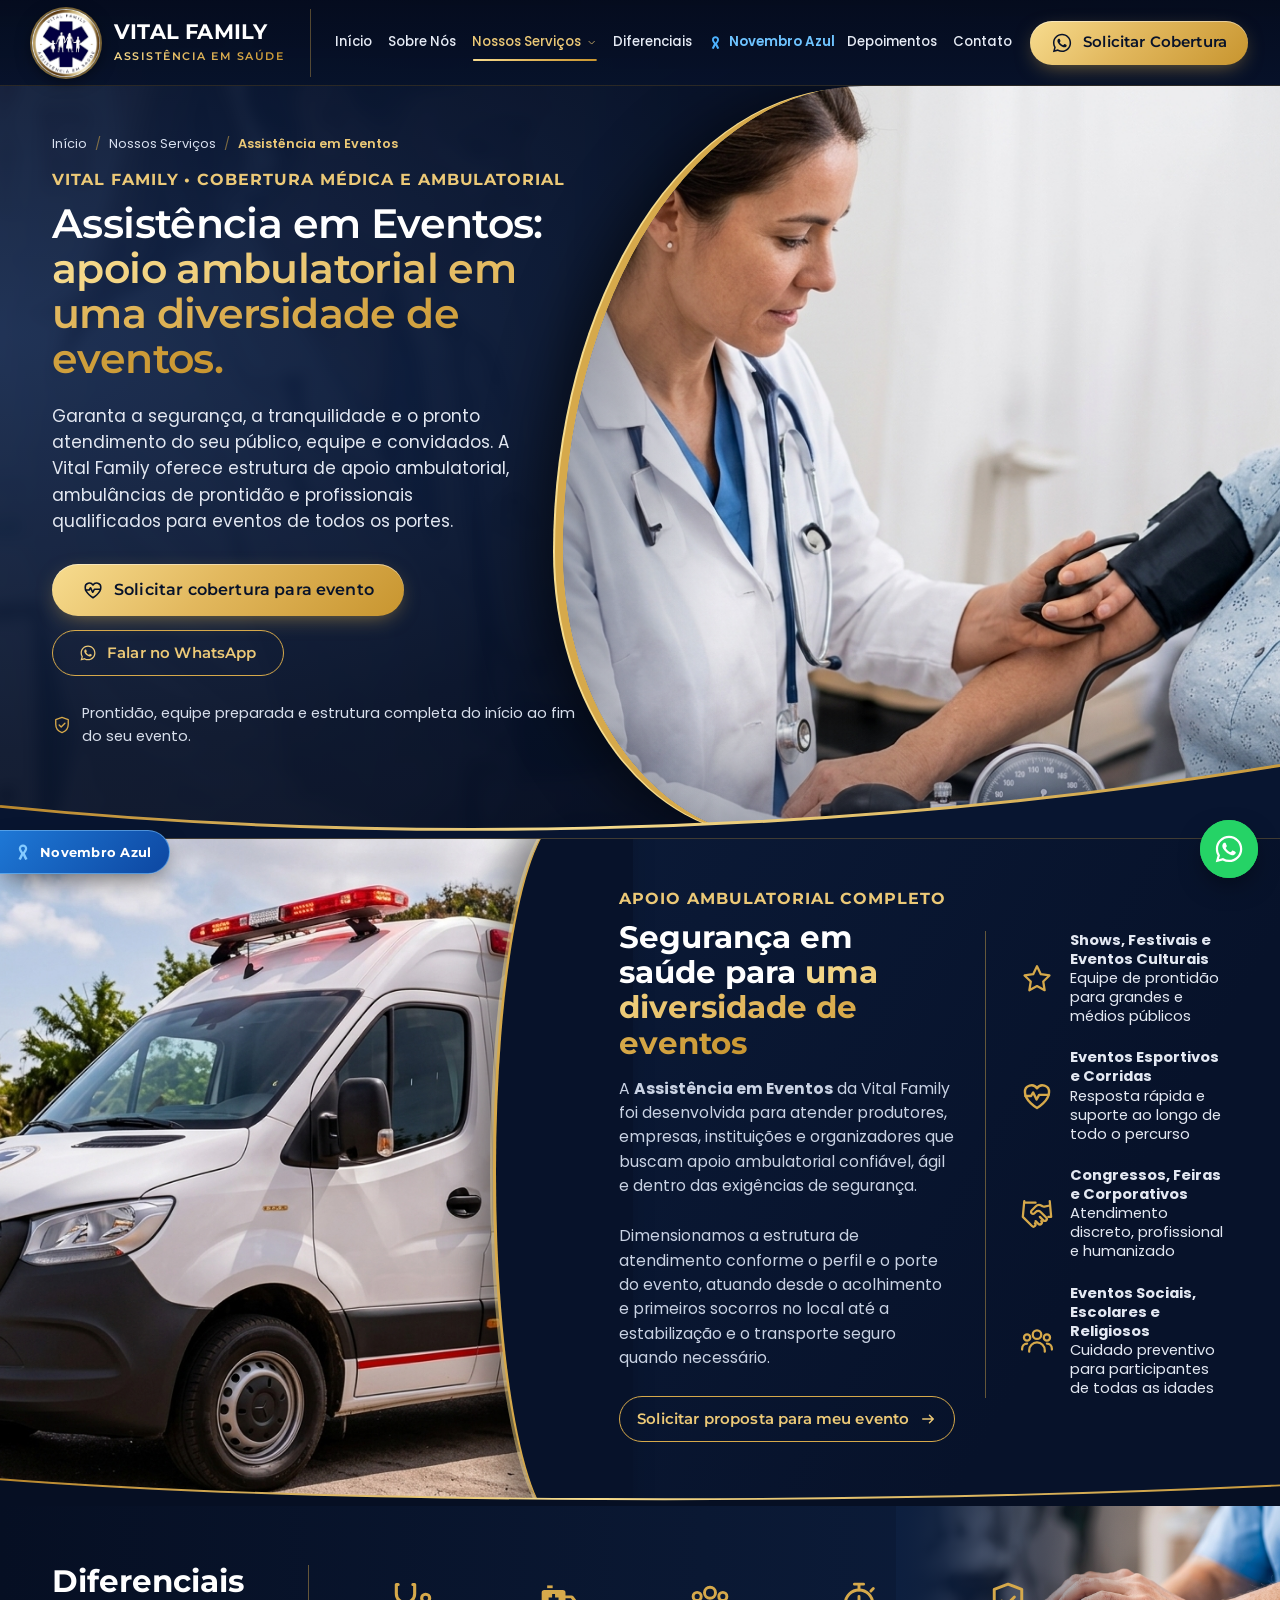
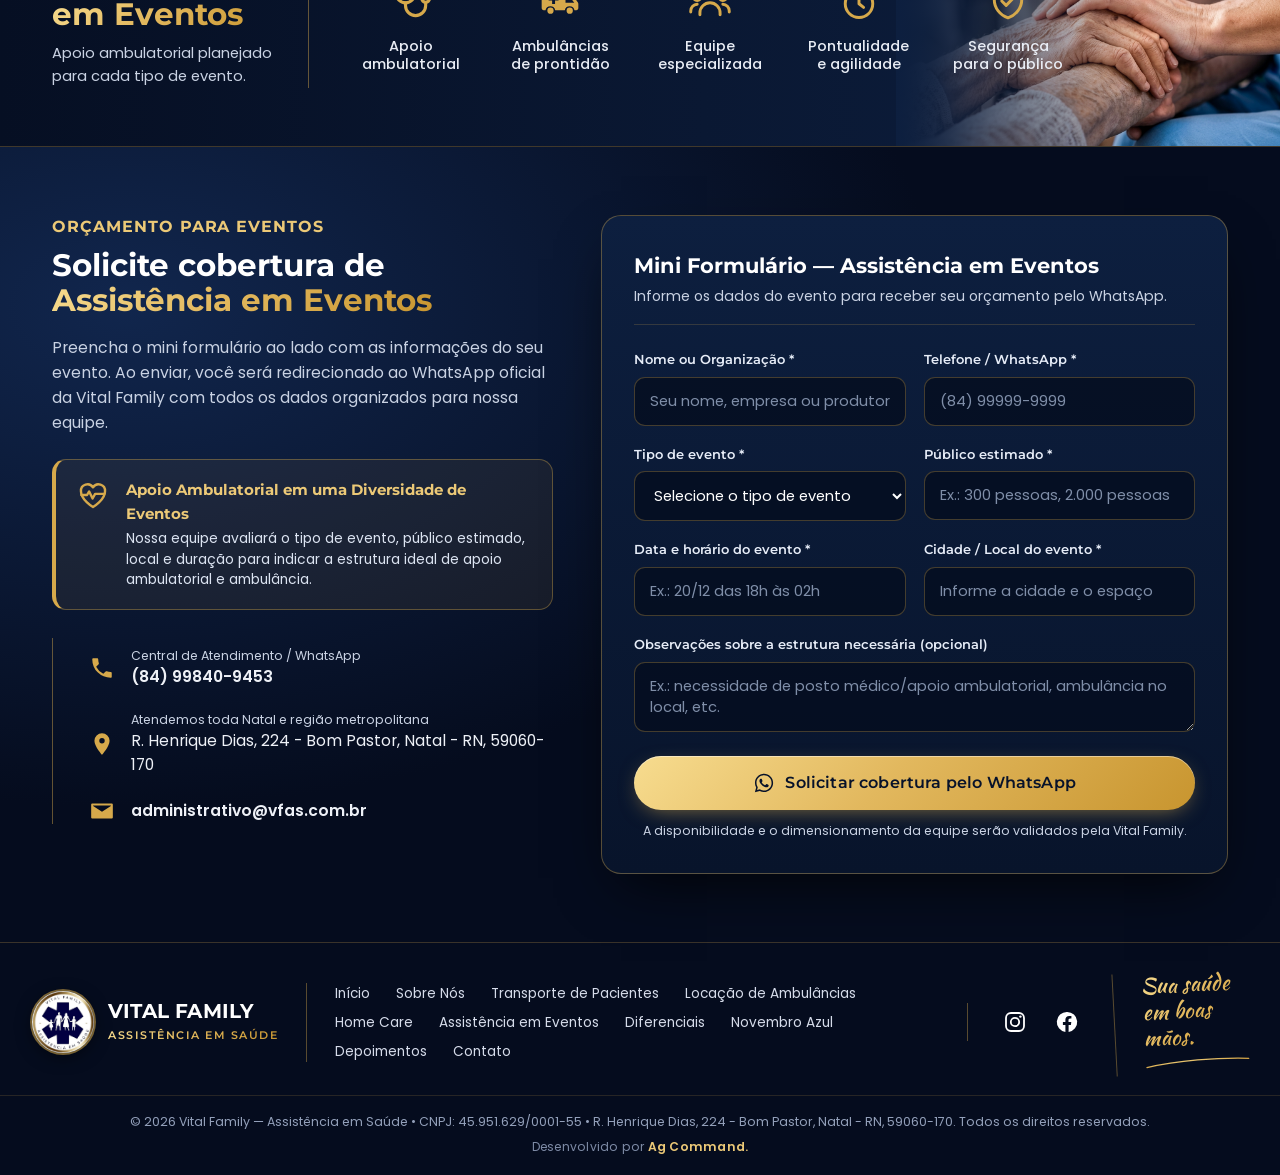
==== assistencia-em-eventos.html @ 18e99a3d "Add files via upload" ====
<!DOCTYPE html>
<html lang="pt-BR">
<head>
  <meta charset="UTF-8">
  <meta name="viewport" content="width=device-width, initial-scale=1">
  <title>Assistência em Eventos | Vital Family — Assistência em Saúde</title>
  <meta name="description" content="Assistência em Eventos: apoio ambulatorial em uma diversidade de eventos com equipe especializada e ambulâncias equipadas da Vital Family.">
  <meta name="theme-color" content="#07122a">
  <link rel="icon" href="assets/logo.jpeg">
  <link rel="preconnect" href="https://fonts.googleapis.com">
  <link rel="preconnect" href="https://fonts.gstatic.com" crossorigin>
  <link href="https://fonts.googleapis.com/css2?family=Montserrat:wght@400;500;600;700;800&family=Poppins:wght@400;500;600;700&family=Great+Vibes&family=Kaushan+Script&display=swap" rel="stylesheet">
  <link rel="stylesheet" href="css/style.css">
</head>
<body>

<!-- ===== SVG ICON SPRITE ===== -->
<svg width="0" height="0" style="position:absolute" aria-hidden="true">
  <defs>
    <linearGradient id="gold" x1="0" y1="0" x2="1" y2="1">
      <stop offset="0" stop-color="#f6dc8e"/><stop offset=".5" stop-color="#d9ac4f"/><stop offset="1" stop-color="#b8862c"/>
    </linearGradient>
  </defs>
  <symbol id="i-whatsapp" viewBox="0 0 24 24"><path fill="currentColor" d="M12.04 2C6.58 2 2.13 6.45 2.13 11.91c0 1.75.46 3.45 1.32 4.95L2.05 22l5.25-1.38a9.9 9.9 0 0 0 4.74 1.21c5.46 0 9.91-4.45 9.91-9.91C21.95 6.45 17.5 2 12.04 2Zm0 18.15a8.2 8.2 0 0 1-4.2-1.15l-.3-.18-3.12.82.83-3.04-.2-.31a8.2 8.2 0 0 1-1.26-4.38c0-4.54 3.7-8.24 8.25-8.24 4.54 0 8.24 3.7 8.24 8.24 0 4.55-3.7 8.24-8.24 8.24Zm4.52-6.17c-.25-.12-1.47-.72-1.69-.81-.23-.08-.39-.12-.56.13-.16.25-.64.81-.79.97-.14.17-.29.19-.54.06-.25-.12-1.05-.39-1.99-1.23-.74-.66-1.23-1.47-1.38-1.72-.14-.25-.02-.38.11-.51.11-.11.25-.29.37-.43.13-.15.17-.25.25-.42.08-.16.04-.31-.02-.43-.06-.12-.56-1.34-.76-1.84-.2-.48-.41-.42-.56-.43h-.48c-.17 0-.43.06-.66.31-.22.25-.86.85-.86 2.07 0 1.22.89 2.4 1.01 2.56.12.17 1.75 2.67 4.23 3.74.59.26 1.05.41 1.41.52.59.19 1.13.16 1.56.1.48-.07 1.47-.6 1.67-1.18.21-.58.21-1.07.15-1.18-.06-.1-.23-.16-.48-.29Z"/></symbol>
  <symbol id="i-shield" viewBox="0 0 24 24"><g fill="none" stroke="currentColor" stroke-width="1.6" stroke-linecap="round" stroke-linejoin="round"><path d="M12 2.8 4.5 5.6v5.6c0 4.7 3.2 8.6 7.5 10 4.3-1.4 7.5-5.3 7.5-10V5.6Z"/><path d="m8.6 12 2.4 2.4 4.5-4.6"/></g></symbol>
  <symbol id="i-heart" viewBox="0 0 24 24"><path fill="none" stroke="currentColor" stroke-width="1.6" stroke-linejoin="round" d="M12 20.5s-8-4.9-8-11A4.5 4.5 0 0 1 12 6.7a4.5 4.5 0 0 1 8 2.8c0 6.1-8 11-8 11Z"/></symbol>
  <symbol id="i-heart-hands" viewBox="0 0 24 24"><g fill="none" stroke="currentColor" stroke-width="1.6" stroke-linecap="round" stroke-linejoin="round"><path d="M12 13.5s-5-3-5-6.6A2.7 2.7 0 0 1 12 5.4a2.7 2.7 0 0 1 5 1.5c0 3.6-5 6.6-5 6.6Z"/><path d="M2.5 14.5 6 18.2c.8.9 1.9 1.3 3 1.3h6c1.1 0 2.2-.4 3-1.3l3.5-3.7"/></g></symbol>
  <symbol id="i-stopwatch" viewBox="0 0 24 24"><g fill="none" stroke="currentColor" stroke-width="1.6" stroke-linecap="round" stroke-linejoin="round"><circle cx="12" cy="13.5" r="7.5"/><path d="M12 9.5v4l2.5 2M9.5 2.8h5M12 2.8V6M18.5 6.5l1.3-1.3"/></g></symbol>
  <symbol id="i-handshake" viewBox="0 0 24 24"><g fill="none" stroke="currentColor" stroke-width="1.6" stroke-linecap="round" stroke-linejoin="round"><path d="m11 17 2 2a1.4 1.4 0 0 0 2-2"/><path d="m14 14 2.5 2.5a1.4 1.4 0 0 0 2-2l-3.9-3.9a2.5 2.5 0 0 0-3.5 0l-.9.9a1.4 1.4 0 0 1-2-2l2.8-2.8a3.5 3.5 0 0 1 4.3-.5l.5.3c.4.3 1 .4 1.5.3L21 6"/><path d="m21 3 1 11h-2M3 3 2 14l6.5 6.5a1.4 1.4 0 0 0 2-2M3 4h8"/></g></symbol>
  <symbol id="i-star" viewBox="0 0 24 24"><path fill="none" stroke="currentColor" stroke-width="1.6" stroke-linejoin="round" d="m12 3 2.7 5.6 6.1.9-4.4 4.3 1 6.1L12 17l-5.4 2.9 1-6.1-4.4-4.3 6.1-.9Z"/></symbol>
  <symbol id="i-users" viewBox="0 0 24 24"><g fill="none" stroke="currentColor" stroke-width="1.6" stroke-linecap="round" stroke-linejoin="round"><circle cx="12" cy="7.5" r="3"/><path d="M6.5 19.5v-1a5.5 5.5 0 0 1 11 0v1"/><circle cx="5" cy="9.5" r="2.2"/><path d="M1.5 18v-.6A3.6 3.6 0 0 1 5 13.8"/><circle cx="19" cy="9.5" r="2.2"/><path d="M22.5 18v-.6a3.6 3.6 0 0 0-3.5-3.6"/></g></symbol>
  <symbol id="i-ambulance" viewBox="0 0 24 24"><g fill="currentColor"><path d="M2 7.5A1.5 1.5 0 0 1 3.5 6h10A1.5 1.5 0 0 1 15 7.5V9h3.2c.5 0 .9.2 1.2.6l2.3 3.1c.2.3.3.6.3.9V16a1 1 0 0 1-1 1h-1.1a2.7 2.7 0 0 0-5.3 0H9.4a2.7 2.7 0 0 0-5.3 0H3a1 1 0 0 1-1-1Zm13 3v2.5h4.8l-1.9-2.5Z"/><circle cx="6.8" cy="17.3" r="1.7"/><circle cx="17.3" cy="17.3" r="1.7"/></g><path fill="#0b1934" d="M7.7 8.2h1.6v1.9h1.9v1.6H9.3v1.9H7.7v-1.9H5.8v-1.6h1.9Z"/><path fill="currentColor" d="M5 3.5h3V5H5z"/></symbol>
  <symbol id="i-stetho" viewBox="0 0 24 24"><g fill="none" stroke="currentColor" stroke-width="1.7" stroke-linecap="round" stroke-linejoin="round"><path d="M5 3H4v5a5 5 0 0 0 10 0V3h-1"/><path d="M9 13v1.5a5.5 5.5 0 0 0 11 0V13"/><circle cx="20" cy="10.5" r="2.2"/></g></symbol>
  <symbol id="i-home-heart" viewBox="0 0 24 24"><g fill="none" stroke="currentColor" stroke-width="1.7" stroke-linecap="round" stroke-linejoin="round"><path d="M3 10.5 12 3l9 7.5"/><path d="M5 9v11h14V9"/><path d="M12 17.2s-3.2-1.9-3.2-4.1a1.7 1.7 0 0 1 3.2-.9 1.7 1.7 0 0 1 3.2.9c0 2.2-3.2 4.1-3.2 4.1Z"/></g></symbol>
  <symbol id="i-heart-pulse" viewBox="0 0 24 24"><g fill="none" stroke="currentColor" stroke-width="1.7" stroke-linecap="round" stroke-linejoin="round"><path d="M12 20.5s-8.5-5-8.5-11.2A4.6 4.6 0 0 1 12 6.6a4.6 4.6 0 0 1 8.5 2.7c0 6.2-8.5 11.2-8.5 11.2Z"/><path d="M3.8 12h4l1.5-2.5 2.4 5 1.8-3.3H20"/></g></symbol>
  <symbol id="i-phone" viewBox="0 0 24 24"><path fill="currentColor" d="M6.6 10.8a15.1 15.1 0 0 0 6.6 6.6l2.2-2.2c.3-.3.7-.4 1-.2 1.1.4 2.3.6 3.6.6.6 0 1 .4 1 1V20c0 .6-.4 1-1 1A17 17 0 0 1 3 4c0-.6.4-1 1-1h3.5c.6 0 1 .4 1 1 0 1.3.2 2.5.6 3.6.1.3 0 .7-.2 1Z"/></symbol>
  <symbol id="i-pin" viewBox="0 0 24 24"><path fill="currentColor" d="M12 2a7 7 0 0 0-7 7c0 5.2 7 13 7 13s7-7.8 7-13a7 7 0 0 0-7-7Zm0 9.5A2.5 2.5 0 1 1 12 6.5a2.5 2.5 0 0 1 0 5Z"/></symbol>
  <symbol id="i-mail" viewBox="0 0 24 24"><path fill="currentColor" d="M3 5h18a1 1 0 0 1 1 1v12a1 1 0 0 1-1 1H3a1 1 0 0 1-1-1V6a1 1 0 0 1 1-1Zm.8 2v.3l8.2 5.4 8.2-5.4V7Z"/></symbol>
  <symbol id="i-instagram" viewBox="0 0 24 24"><g fill="none" stroke="currentColor" stroke-width="1.8"><rect x="3" y="3" width="18" height="18" rx="5"/><circle cx="12" cy="12" r="4.2"/></g><circle cx="17.4" cy="6.6" r="1.2" fill="currentColor"/></symbol>
  <symbol id="i-facebook" viewBox="0 0 24 24"><path fill="currentColor" d="M12 2a10 10 0 0 0-1.6 19.9v-7H7.9V12h2.5V9.8c0-2.5 1.5-3.9 3.8-3.9 1.1 0 2.2.2 2.2.2v2.5h-1.3c-1.2 0-1.6.8-1.6 1.6V12h2.8l-.4 2.9h-2.3v7A10 10 0 0 0 12 2Z"/></symbol>
  <symbol id="i-arrow" viewBox="0 0 24 24"><path fill="none" stroke="currentColor" stroke-width="2" stroke-linecap="round" stroke-linejoin="round" d="M5 12h14m-5-5 5 5-5 5"/></symbol>
  <symbol id="i-chev" viewBox="0 0 24 24"><path fill="none" stroke="currentColor" stroke-width="2.4" stroke-linecap="round" stroke-linejoin="round" d="m9 5 7 7-7 7"/></symbol>
  <symbol id="i-ribbon" viewBox="0 0 24 24"><path fill="currentColor" d="M12 2c-3.1 0-5.6 2.4-5.6 5.4 0 2.1 1.3 4.3 3.2 6.6L6 21.3l3.1 1.2 2.9-5.8 2.9 5.8 3.1-1.2-3.6-7.3c1.9-2.3 3.2-4.5 3.2-6.6C17.6 4.4 15.1 2 12 2Zm0 3c1.5 0 2.6 1.1 2.6 2.4 0 1.2-.9 2.8-2.6 4.8-1.7-2-2.6-3.6-2.6-4.8C9.4 6.1 10.5 5 12 5Z"/></symbol>
</svg>

<!-- ===== HEADER ===== -->
<header class="header" id="header">
  <div class="container header__inner">
    <a href="index.html" class="brand" aria-label="Vital Family - Início">
      <img src="assets/logo.jpeg" alt="Logotipo Vital Family" class="brand__logo" width="88" height="88">
      <span class="brand__text">
        <strong>VITAL FAMILY</strong>
        <small>ASSISTÊNCIA EM SAÚDE</small>
      </span>
    </a>

    <nav class="nav" id="nav" aria-label="Navegação principal">
      <ul class="nav__list">
        <li><a href="index.html#inicio" class="nav__link">Início</a></li>
        <li><a href="index.html#sobre" class="nav__link">Sobre Nós</a></li>
        <li class="nav__item--has-sub">
          <a href="index.html#servicos" class="nav__link is-active">Nossos Serviços <svg class="ico-caret"><use href="#i-chev"/></svg></a>
          <ul class="nav__sub" aria-label="Páginas de serviços">
            <li><a href="remocao-de-pacientes.html"><svg><use href="#i-ambulance"/></svg> Transporte de Pacientes</a></li>
            <li><a href="locacao-de-ambulancias.html"><svg><use href="#i-ambulance"/></svg> Locação de Ambulâncias</a></li>
            <li><a href="home-care.html"><svg><use href="#i-home-heart"/></svg> Home Care / Visita Domiciliar</a></li>
            <li><a href="assistencia-em-eventos.html" class="is-current"><svg><use href="#i-heart-pulse"/></svg> Assistência em Eventos</a></li>
            <li><a href="index.html#servicos"><svg><use href="#i-stetho"/></svg> Ver todos os serviços</a></li>
          </ul>
        </li>
        <li><a href="index.html#diferenciais" class="nav__link">Diferenciais</a></li>
        <li><a href="index.html#novembro-azul" class="nav__link nav__link--blue"><svg class="ico-ribbon"><use href="#i-ribbon"/></svg> Novembro Azul</a></li>
        <li><a href="index.html#depoimentos" class="nav__link">Depoimentos</a></li>
        <li><a href="#solicitar-evento" class="nav__link">Contato</a></li>
      </ul>
      <a href="#solicitar-evento" class="btn btn--gold btn--sm nav__cta">
        <svg class="ico"><use href="#i-whatsapp"/></svg> Solicitar Cobertura
      </a>
    </nav>

    <button class="burger" id="burger" aria-label="Abrir menu" aria-expanded="false" aria-controls="nav">
      <span></span><span></span><span></span>
    </button>
  </div>
</header>

<main>
  <!-- ===== HERO ASSISTÊNCIA EM EVENTOS ===== -->
  <section class="hero hero--sub" id="topo">
    <div class="hero__bg" style="background-image:url('assets/img/svc-humanizado.jpg')" aria-hidden="true"></div>
    <div class="hero__media reveal" data-reveal="right">
      <div class="hero__frame">
        <img src="assets/img/svc-humanizado.jpg" alt="Equipe de saúde da Vital Family prestando apoio ambulatorial para assistência em eventos" width="960" height="512" fetchpriority="high">
      </div>
    </div>
    <div class="container hero__inner">
      <div class="hero__content reveal">
        <nav class="breadcrumb" aria-label="Trilha de navegação">
          <a href="index.html">Início</a>
          <span>/</span>
          <a href="index.html#servicos">Nossos Serviços</a>
          <span>/</span>
          <strong aria-current="page">Assistência em Eventos</strong>
        </nav>
        <span class="eyebrow">VITAL FAMILY • COBERTURA MÉDICA E AMBULATORIAL</span>
        <h1 class="hero__title">Assistência em Eventos: <span class="gold-text">apoio ambulatorial em uma diversidade de eventos.</span></h1>
        <p class="hero__lead">Garanta a segurança, a tranquilidade e o pronto atendimento do seu público, equipe e convidados. A Vital Family oferece estrutura de apoio ambulatorial, ambulâncias de prontidão e profissionais qualificados para eventos de todos os portes.</p>
        <div class="hero__actions">
          <a href="#solicitar-evento" class="btn btn--gold">
            <svg class="ico"><use href="#i-heart-pulse"/></svg> Solicitar cobertura para evento
          </a>
          <a href="https://wa.me/5584998409453?text=Ol%C3%A1!%20Gostaria%20de%20um%20or%C3%A7amento%20para%20Assist%C3%AAncia%20em%20Eventos." target="_blank" rel="noopener" class="btn btn--outline">
            <svg class="ico"><use href="#i-whatsapp"/></svg> Falar no WhatsApp
          </a>
        </div>
        <p class="hero__safe"><svg class="ico ico--gold"><use href="#i-shield"/></svg> Prontidão, equipe preparada e estrutura completa do início ao fim do seu evento.</p>
      </div>
    </div>
    <svg class="hero__swoosh" viewBox="0 0 1440 90" preserveAspectRatio="none" aria-hidden="true">
      <defs><linearGradient id="sw" x1="0" x2="1"><stop offset="0" stop-color="#b8862c"/><stop offset=".45" stop-color="#f6dc8e"/><stop offset="1" stop-color="#c99a3d"/></linearGradient></defs>
      <path d="M0 52 C 380 92, 900 96, 1440 4 L1440 90 L0 90Z" fill="#081530"/>
      <path d="M0 52 C 380 92, 900 96, 1440 4" fill="none" stroke="url(#sw)" stroke-width="3.5"/>
    </svg>
  </section>

  <!-- ===== APRESENTAÇÃO DO SERVIÇO ===== -->
  <section class="about" id="apresentacao">
    <div class="about__media reveal" data-reveal="left">
      <img src="assets/img/sobre-ambulancia.jpg" alt="Ambulância Vital Family posicionada para cobertura e assistência em eventos" loading="lazy" width="1600" height="850">
    </div>
    <div class="about__panel">
      <div class="about__content reveal">
        <span class="eyebrow">APOIO AMBULATORIAL COMPLETO</span>
        <h2 class="about__title">Segurança em saúde para <span class="gold-text">uma diversidade de eventos</span></h2>
        <p>A <strong>Assistência em Eventos</strong> da Vital Family foi desenvolvida para atender produtores, empresas, instituições e organizadores que buscam apoio ambulatorial confiável, ágil e dentro das exigências de segurança.</p>
        <p>Dimensionamos a estrutura de atendimento conforme o perfil e o porte do evento, atuando desde o acolhimento e primeiros socorros no local até a estabilização e o transporte seguro quando necessário.</p>
        <a href="#solicitar-evento" class="btn btn--outline">Solicitar proposta para meu evento <svg class="ico"><use href="#i-arrow"/></svg></a>
      </div>
      <ul class="about__list reveal">
        <li><svg class="ico-lg"><use href="#i-star"/></svg><span><strong>Shows, Festivais e Eventos Culturais</strong><br> Equipe de prontidão para grandes e médios públicos</span></li>
        <li><svg class="ico-lg"><use href="#i-heart-pulse"/></svg><span><strong>Eventos Esportivos e Corridas</strong><br> Resposta rápida e suporte ao longo de todo o percurso</span></li>
        <li><svg class="ico-lg"><use href="#i-handshake"/></svg><span><strong>Congressos, Feiras e Corporativos</strong><br> Atendimento discreto, profissional e humanizado</span></li>
        <li><svg class="ico-lg"><use href="#i-users"/></svg><span><strong>Eventos Sociais, Escolares e Religiosos</strong><br> Cuidado preventivo para participantes de todas as idades</span></li>
      </ul>
    </div>
    <svg class="about__swoosh" viewBox="0 0 1440 44" preserveAspectRatio="none" aria-hidden="true">
      <path d="M0 44 L0 8 C 360 40, 960 42, 1440 16 L1440 44 Z" fill="#060f23"/>
      <path d="M0 8 C 360 40, 960 42, 1440 16" fill="none" stroke="url(#sw)" stroke-width="2.5"/>
    </svg>
  </section>

  <!-- ===== DIFERENCIAIS EM EVENTOS ===== -->
  <section class="diff" id="diferenciais-eventos">
    <div class="diff__media" aria-hidden="true"><img src="assets/img/diferenciais.jpg" alt="" loading="lazy" width="1200" height="575"></div>
    <div class="container diff__inner">
      <div class="diff__head reveal">
        <h2><span>Diferenciais</span> <span class="gold-text">em Eventos</span></h2>
        <p>Apoio ambulatorial planejado<br> para cada tipo de evento.</p>
      </div>
      <ul class="diff__list">
        <li class="reveal"><svg class="ico-xl"><use href="#i-stetho"/></svg><span>Apoio<br> ambulatorial</span></li>
        <li class="reveal"><svg class="ico-xl"><use href="#i-ambulance"/></svg><span>Ambulâncias<br> de prontidão</span></li>
        <li class="reveal"><svg class="ico-xl"><use href="#i-users"/></svg><span>Equipe<br> especializada</span></li>
        <li class="reveal"><svg class="ico-xl"><use href="#i-stopwatch"/></svg><span>Pontualidade<br> e agilidade</span></li>
        <li class="reveal"><svg class="ico-xl"><use href="#i-shield"/></svg><span>Segurança<br> para o público</span></li>
      </ul>
    </div>
  </section>

  <!-- ===== MINI FORMULÁRIO — ASSISTÊNCIA EM EVENTOS ===== -->
  <section class="form-sec" id="solicitar-evento">
    <div class="container form-sec__inner">
      <div class="form-sec__info reveal">
        <span class="eyebrow">ORÇAMENTO PARA EVENTOS</span>
        <h2 class="about__title">Solicite cobertura de <span class="gold-text">Assistência em Eventos</span></h2>
        <p>Preencha o mini formulário ao lado com as informações do seu evento. Ao enviar, você será redirecionado ao WhatsApp oficial da Vital Family com todos os dados organizados para nossa equipe.</p>

        <div class="notice-box">
          <svg class="ico-lg"><use href="#i-heart-pulse"/></svg>
          <div>
            <strong>Apoio Ambulatorial em uma Diversidade de Eventos</strong>
            <p>Nossa equipe avaliará o tipo de evento, público estimado, local e duração para indicar a estrutura ideal de apoio ambulatorial e ambulância.</p>
          </div>
        </div>

        <ul class="contact__info contact__info--clean">
          <li>
            <svg class="ico-md"><use href="#i-phone"/></svg>
            <span><small>Central de Atendimento / WhatsApp</small><a href="tel:+5584998409453">(84) 99840-9453</a></span>
          </li>
          <li>
            <svg class="ico-md"><use href="#i-pin"/></svg>
            <span><small>Atendemos toda Natal e região metropolitana</small>R. Henrique Dias, 224 - Bom Pastor, Natal - RN, 59060-170</span>
          </li>
          <li>
            <svg class="ico-md"><use href="#i-mail"/></svg>
            <span><a href="mailto:administrativo@vfas.com.br">administrativo@vfas.com.br</a></span>
          </li>
        </ul>
      </div>

      <form class="vf-form reveal" id="form-eventos">
        <div class="vf-form__head">
          <h3>Mini Formulário — Assistência em Eventos</h3>
          <p>Informe os dados do evento para receber seu orçamento pelo WhatsApp.</p>
        </div>

        <div class="vf-form__grid">
          <div class="vf-field">
            <label for="ev-responsavel">Nome ou Organização *</label>
            <input type="text" id="ev-responsavel" name="responsavel" placeholder="Seu nome, empresa ou produtora" required>
          </div>

          <div class="vf-field">
            <label for="ev-whatsapp">Telefone / WhatsApp *</label>
            <input type="tel" id="ev-whatsapp" name="whatsapp" placeholder="(84) 99999-9999" required>
          </div>

          <div class="vf-field">
            <label for="ev-tipo">Tipo de evento *</label>
            <select id="ev-tipo" name="tipo" required>
              <option value="" disabled selected>Selecione o tipo de evento</option>
              <option value="Show / Festa / Festival">Show / Festa / Festival</option>
              <option value="Evento Esportivo / Competição / Corrida">Evento Esportivo / Competição / Corrida</option>
              <option value="Evento Corporativo / Feira / Congresso">Evento Corporativo / Feira / Congresso</option>
              <option value="Evento Social / Casamento / Formatura">Evento Social / Casamento / Formatura</option>
              <option value="Evento Escolar / Religioso / Comunitário">Evento Escolar / Religioso / Comunitário</option>
              <option value="Outro evento">Outro evento</option>
            </select>
          </div>

          <div class="vf-field">
            <label for="ev-publico">Público estimado *</label>
            <input type="text" id="ev-publico" name="publico" placeholder="Ex.: 300 pessoas, 2.000 pessoas" required>
          </div>

          <div class="vf-field">
            <label for="ev-data">Data e horário do evento *</label>
            <input type="text" id="ev-data" name="data" placeholder="Ex.: 20/12 das 18h às 02h" required>
          </div>

          <div class="vf-field">
            <label for="ev-local">Cidade / Local do evento *</label>
            <input type="text" id="ev-local" name="local" placeholder="Informe a cidade e o espaço" required>
          </div>

          <div class="vf-field vf-field--full">
            <label for="ev-obs">Observações sobre a estrutura necessária (opcional)</label>
            <textarea id="ev-obs" name="obs" rows="2" placeholder="Ex.: necessidade de posto médico/apoio ambulatorial, ambulância no local, etc."></textarea>
          </div>
        </div>

        <button type="submit" class="btn btn--gold vf-form__submit">
          <svg class="ico"><use href="#i-whatsapp"/></svg> Solicitar cobertura pelo WhatsApp
        </button>
        <small class="vf-form__disclaimer">A disponibilidade e o dimensionamento da equipe serão validados pela Vital Family.</small>
      </form>
    </div>
  </section>
</main>

<!-- ===== FOOTER ===== -->
<footer class="footer">
  <div class="container footer__inner">
    <a href="index.html" class="brand brand--footer" aria-label="Vital Family - voltar ao início">
      <img src="assets/logo.jpeg" alt="Logotipo Vital Family" class="brand__logo" width="72" height="72" loading="lazy">
      <span class="brand__text"><strong>VITAL FAMILY</strong><small>ASSISTÊNCIA EM SAÚDE</small></span>
    </a>
    <nav class="footer__nav" aria-label="Links do rodapé">
      <a href="index.html#inicio">Início</a>
      <a href="index.html#sobre">Sobre Nós</a>
      <a href="remocao-de-pacientes.html">Transporte de Pacientes</a>
      <a href="locacao-de-ambulancias.html">Locação de Ambulâncias</a>
      <a href="home-care.html">Home Care</a>
      <a href="assistencia-em-eventos.html">Assistência em Eventos</a>
      <a href="index.html#diferenciais">Diferenciais</a>
      <a href="index.html#novembro-azul">Novembro Azul</a>
      <a href="index.html#depoimentos">Depoimentos</a>
      <a href="index.html#contato">Contato</a>
    </nav>
    <div class="footer__social">
      <a href="https://www.instagram.com/vitalfamily.as?dlrf=MWkxdXNpbHBlZmU1bw==" target="_blank" rel="noopener" aria-label="Instagram da Vital Family"><svg><use href="#i-instagram"/></svg></a>
      <a href="https://www.facebook.com/" target="_blank" rel="noopener" aria-label="Facebook da Vital Family"><svg><use href="#i-facebook"/></svg></a>
    </div>
    <div class="footer__motto">
      <span class="script-gold">Sua saúde em boas mãos.</span>
      <svg class="swash" viewBox="0 0 260 22" aria-hidden="true"><path d="M4 18 C 80 4, 180 2, 256 8" fill="none" stroke="url(#gold)" stroke-width="3" stroke-linecap="round"/></svg>
    </div>
  </div>
  <div class="footer__meta">
    <p class="footer__copy">© <span id="year"></span> Vital Family — Assistência em Saúde • CNPJ: 45.951.629/0001-55 • R. Henrique Dias, 224 - Bom Pastor, Natal - RN, 59060-170. Todos os direitos reservados.</p>
    <p class="footer__credit">Desenvolvido por <strong>Ag Command.</strong></p>
  </div>
</footer>

<a href="index.html#novembro-azul" class="nov-float-tab" aria-label="A importância do Novembro Azul">
  <svg><use href="#i-ribbon"/></svg>
  <span>Novembro Azul</span>
</a>

<a href="https://wa.me/5584998409453" class="wa-float" target="_blank" rel="noopener" aria-label="Conversar no WhatsApp"><svg><use href="#i-whatsapp"/></svg></a>

<script src="js/main.js" defer></script>
</body>
</html>
---- css/style.css ----
/* =========================================================
   VITAL FAMILY — Assistência em Saúde
   ========================================================= */
:root{
  --navy-950:#050c1e;
  --navy-900:#07122a;
  --navy-850:#0a1833;
  --navy-800:#0d1f3f;
  --navy-700:#13294f;
  --gold-100:#f8e3a3;
  --gold-300:#ecc977;
  --gold-500:#d6a94b;
  --gold-700:#b07f27;
  --gold-grad:linear-gradient(135deg,#f7dc8f 0%,#e2b85e 45%,#c8952f 100%);
  --gold-line:linear-gradient(90deg,transparent,#d6a94b 20%,#f5d98a 50%,#d6a94b 80%,transparent);
  --white:#fff;
  --text-soft:#c9d2e3;
  --text-dark:#0b1730;
  --font-head:"Montserrat",system-ui,sans-serif;
  --font-body:"Poppins",system-ui,sans-serif;
  --radius:14px;
  --header-h:86px;
  --container:1240px;
  --ease:cubic-bezier(.22,.7,.2,1);
}

*,*::before,*::after{box-sizing:border-box;margin:0;padding:0}
html{scroll-behavior:smooth;scroll-padding-top:calc(var(--header-h) - 6px);-webkit-text-size-adjust:100%}
body{font-family:var(--font-body);color:var(--white);background:var(--navy-900);line-height:1.55;overflow-x:hidden;-webkit-font-smoothing:antialiased}
img,svg{display:block;max-width:100%}
a{color:inherit;text-decoration:none}
ul{list-style:none}
button{font:inherit;cursor:pointer;border:0;background:none;color:inherit}
:focus-visible{outline:2px solid var(--gold-300);outline-offset:3px;border-radius:6px}

.container{width:100%;max-width:var(--container);margin-inline:auto;padding-inline:32px}
.gold-text{background:var(--gold-grad);-webkit-background-clip:text;background-clip:text;color:transparent}

/* icons */
.ico{width:20px;height:20px;flex:none}
.ico--gold{color:var(--gold-500)}
.ico-md{width:26px;height:26px;color:var(--gold-500);flex:none}
.ico-lg{width:34px;height:34px;color:var(--gold-500);flex:none}
.ico-xl{width:44px;height:44px;color:var(--gold-500);flex:none}

/* buttons */
.btn{display:inline-flex;align-items:center;justify-content:center;gap:10px;min-height:52px;padding:12px 30px;border-radius:999px;font-family:var(--font-head);font-weight:600;font-size:1rem;letter-spacing:.01em;transition:transform .3s var(--ease),box-shadow .3s var(--ease),background .3s,color .3s;white-space:nowrap}
.btn--gold{background:var(--gold-grad);color:var(--navy-900);box-shadow:0 6px 22px -8px rgba(214,169,75,.7),inset 0 1px 0 rgba(255,255,255,.45)}
.btn--gold:hover{transform:translateY(-2px);box-shadow:0 12px 30px -8px rgba(214,169,75,.85),inset 0 1px 0 rgba(255,255,255,.45)}
.btn--gold .ico{width:22px;height:22px}
.btn--sm{min-height:44px;padding:9px 22px;font-size:.92rem}
.btn--outline{border:1.5px solid var(--gold-500);color:var(--gold-300);min-height:46px;padding:10px 26px;font-size:.95rem}
.btn--outline:hover{background:var(--gold-grad);color:var(--navy-900);border-color:transparent}
.btn--outline .ico{width:18px;height:18px;transition:transform .3s}
.btn--outline:hover .ico{transform:translateX(4px)}

/* ================= HEADER ================= */
.header{position:fixed;inset:0 0 auto;z-index:200;height:var(--header-h);background:linear-gradient(180deg,rgba(5,12,30,.98),rgba(7,18,42,.95));border-bottom:1px solid rgba(214,169,75,.18);transition:height .35s var(--ease),box-shadow .35s}
.header.is-scrolled{--header-h:72px;box-shadow:0 10px 30px -12px rgba(0,0,0,.6)}
.header__inner{height:100%;display:flex;align-items:center;justify-content:space-between;gap:24px;max-width:1320px}
.brand{display:flex;align-items:center;gap:14px;flex:none;padding-right:26px;border-right:1px solid rgba(214,169,75,.38);position:relative;z-index:220}
.brand--footer{border-right:0;padding-right:0}
.brand__logo{width:68px;height:68px;border-radius:50%;object-fit:cover;box-shadow:0 0 0 2px rgba(214,169,75,.55),0 4px 16px rgba(0,0,0,.5);transition:width .35s,height .35s}
.header.is-scrolled .brand__logo{width:56px;height:56px}
.brand__text{display:flex;flex-direction:column;line-height:1.15}
.brand__text strong{font-family:var(--font-head);font-weight:700;font-size:1.55rem;letter-spacing:.01em}
.brand__text small{font-family:var(--font-head);font-weight:600;font-size:.68rem;letter-spacing:.14em;line-height:1.45;padding-top:2px;margin-top:3px;background:var(--gold-grad);-webkit-background-clip:text;background-clip:text;color:transparent}

.nav{display:flex;align-items:center;gap:28px}
.nav__list{display:flex;align-items:center;gap:24px}
.nav__link{position:relative;display:inline-flex;align-items:center;gap:6px;font-size:.88rem;font-weight:500;color:#e6ebf5;padding:8px 0;transition:color .25s;white-space:nowrap}
.nav__link::after{content:"";position:absolute;left:50%;bottom:0;width:0;height:2px;border-radius:2px;background:var(--gold-grad);transform:translateX(-50%);transition:width .3s var(--ease)}
.nav__link:hover,.nav__link.is-active{color:var(--gold-300)}
.nav__link:hover::after,.nav__link.is-active::after{width:100%}
.nav__link--blue{color:#6ec3ff;font-weight:600}
.nav__link--blue:hover,.nav__link--blue.is-active{color:#9dd7ff}
.nav__link--blue::after{background:linear-gradient(90deg,#38a1ff,#85cbff)}
.ico-ribbon{width:15px;height:15px;color:#4db2ff;flex:none}

.burger{display:none;width:46px;height:46px;border-radius:12px;border:1px solid rgba(214,169,75,.5);background:rgba(10,24,51,.9);position:relative;z-index:220}
.burger span{position:absolute;left:12px;right:12px;height:2px;border-radius:2px;background:var(--gold-300);transition:transform .35s var(--ease),opacity .2s}
.burger span:nth-child(1){top:15px}.burger span:nth-child(2){top:22px}.burger span:nth-child(3){top:29px}
.burger[aria-expanded="true"] span:nth-child(1){transform:translateY(7px) rotate(45deg)}
.burger[aria-expanded="true"] span:nth-child(2){opacity:0}
.burger[aria-expanded="true"] span:nth-child(3){transform:translateY(-7px) rotate(-45deg)}

/* ================= HERO ================= */
.hero{position:relative;min-height:clamp(600px,48vw,720px);padding-top:var(--header-h);display:flex;align-items:center;overflow:hidden;background:radial-gradient(120% 90% at 0% 40%,#13284f 0%,var(--navy-900) 55%,var(--navy-950) 100%)}
.hero__bg{position:absolute;inset:0;background:url("../assets/img/hero.jpg") left center/cover no-repeat;opacity:.12;filter:blur(6px) grayscale(.4);transform:scale(1.1)}
.hero__bg::after{content:"";position:absolute;inset:0;background:linear-gradient(90deg,rgba(7,18,42,.4),rgba(7,18,42,.95) 55%)}
.hero__media{position:absolute;top:calc(var(--header-h) + 0px);right:0;bottom:0;width:56%;z-index:1}
.hero__frame{position:absolute;inset:0;border-top-left-radius:42% 62%;border-bottom-left-radius:30% 38%;overflow:hidden;box-shadow:-10px 0 0 -2px var(--gold-500),-12px 0 0 -2px #f6dc8e,-30px 0 60px -10px rgba(0,0,0,.6)}
.hero__frame::before{content:"";position:absolute;inset:0;z-index:1;background:linear-gradient(90deg,rgba(7,18,42,.35),transparent 22%),linear-gradient(0deg,rgba(7,18,42,.35),transparent 18%);pointer-events:none}
.hero__frame img{width:100%;height:100%;object-fit:cover;object-position:35% 30%}
.hero__inner{position:relative;z-index:2;padding-block:48px 90px}
.hero__content{max-width:540px}
.hero__content--framed{padding-block:28px 18px}
.hero__content--framed .eyebrow{font-size:1.05rem;letter-spacing:.1em;margin-bottom:14px}
.hero__content--framed .hero__title{font-size:clamp(2.35rem,4vw,3.65rem);line-height:1.12;margin-bottom:32px}
.hero__content--framed .hero__safe{margin-top:28px;font-size:.96rem}
.eyebrow{display:inline-block;font-family:var(--font-head);font-weight:700;font-size:1rem;letter-spacing:.06em;color:var(--gold-300);margin-bottom:8px}
.hero__title{font-family:var(--font-head);font-weight:600;font-size:clamp(2.1rem,3.6vw,3.35rem);line-height:1.1;letter-spacing:-.015em;margin-bottom:22px}
.hero__lead{font-size:1.06rem;color:#e3e8f2;max-width:470px;margin-bottom:30px}
.hero__safe{display:flex;align-items:center;gap:10px;margin-top:26px;font-size:.92rem;color:#d7deeb}
.hero__swoosh{position:absolute;left:0;right:0;bottom:-1px;width:100%;height:clamp(40px,6vw,90px);z-index:3}

/* ================= SECTION HEADS ================= */
.section-head{text-align:center;margin-bottom:34px}
.section-title{position:relative;display:inline-block;font-family:var(--font-head);font-weight:700;font-size:clamp(1.8rem,2.6vw,2.4rem);line-height:1.15}
.section-title--line-right::after{content:"";position:absolute;top:55%;left:calc(100% + 18px);width:clamp(60px,9vw,140px);height:2px;background:linear-gradient(90deg,var(--gold-500),transparent)}
.section-title--lines::before,.section-title--lines::after{content:"";position:absolute;top:55%;width:clamp(50px,10vw,150px);height:2px}
.section-title--lines::before{right:calc(100% + 18px);background:linear-gradient(270deg,var(--gold-500),transparent)}
.section-title--lines::after{left:calc(100% + 18px);background:linear-gradient(90deg,var(--gold-500),transparent)}
.section-title--dark{color:var(--text-dark)}
.section-sub{margin-top:6px;font-size:1.05rem;color:var(--text-soft)}
.section-sub--dark{color:#2b3650}

/* ================= SERVICES & MARQUEE LETREIRO ================= */
.svc-marquee{position:relative;z-index:5;width:100%;overflow:hidden;padding:16px 0;border-radius:0;background:linear-gradient(90deg,#040a18 0%,#0b1d3d 30%,#102752 50%,#0b1d3d 70%,#040a18 100%);border-top:1.5px solid rgba(214,169,75,.65);border-bottom:1.5px solid rgba(214,169,75,.65);box-shadow:0 14px 36px -10px rgba(0,0,0,.9),inset 0 1px 0 rgba(248,227,163,.22),inset 0 -1px 0 rgba(248,227,163,.18)}
.svc-marquee::before,.svc-marquee::after{content:"";position:absolute;top:0;bottom:0;width:clamp(40px,7vw,120px);z-index:2;pointer-events:none}
.svc-marquee::before{left:0;background:linear-gradient(90deg,#040a18,transparent)}
.svc-marquee::after{right:0;background:linear-gradient(270deg,#040a18,transparent)}
.svc-marquee__track{display:flex;width:max-content;animation:svcMarquee 34s linear infinite}
.svc-marquee:hover .svc-marquee__track{animation-play-state:paused}
.svc-marquee__group{display:flex;align-items:center;gap:40px;padding-right:40px}
.svc-marquee__item{display:inline-flex;align-items:center;gap:12px;font-family:var(--font-head);font-weight:700;font-size:.96rem;letter-spacing:.06em;text-transform:uppercase;color:#f3f6fc;white-space:nowrap;transition:color .25s,transform .25s}
.svc-marquee__item svg{width:22px;height:22px;padding:4px;border-radius:6px;background:rgba(214,169,75,.14);border:1px solid rgba(214,169,75,.45);color:var(--gold-300);flex:none}
.svc-marquee__item:hover{color:var(--gold-300);transform:translateY(-1px)}
.svc-marquee__dot{color:var(--gold-500);font-size:.9rem;user-select:none;opacity:.85}
@keyframes svcMarquee{0%{transform:translate3d(0,0,0)}100%{transform:translate3d(-50%,0,0)}}
.services{position:relative;padding:38px 0 56px;background:radial-gradient(80% 60% at 50% 0%,#0f2246 0%,var(--navy-900) 60%),var(--navy-900)}
.services__grid{display:grid;grid-template-columns:repeat(4,1fr);gap:20px}
.svc-card{position:relative;display:flex;flex-direction:column;align-items:center;text-align:center;padding:0 0 24px;border-radius:var(--radius);background:linear-gradient(180deg,#0f2142 0%,#0a1834 100%);border:1px solid rgba(214,169,75,.28);box-shadow:0 18px 40px -22px rgba(0,0,0,.8);transition:transform .4s var(--ease),border-color .4s,box-shadow .4s}
.svc-card:hover{transform:translateY(-6px);border-color:rgba(236,201,119,.7);box-shadow:0 26px 50px -22px rgba(0,0,0,.9),0 0 0 1px rgba(214,169,75,.2)}
.svc-card__media{width:100%;aspect-ratio:16/10;border-radius:var(--radius) var(--radius) 0 0;overflow:hidden}
.svc-card__media img{width:100%;height:100%;object-fit:cover;transition:transform .7s var(--ease)}
.svc-card:hover .svc-card__media img{transform:scale(1.06)}
.svc-card__icon{display:grid;place-items:center;width:58px;height:58px;margin-top:-30px;margin-bottom:12px;border-radius:50%;background:radial-gradient(circle at 40% 30%,#1a2c50,#081329);border:2px solid var(--gold-500);box-shadow:0 0 0 3px rgba(8,19,41,.85),0 6px 16px rgba(0,0,0,.5);color:var(--gold-300);position:relative;z-index:1}
.svc-card__icon svg{width:30px;height:30px}
.svc-card h3{font-family:var(--font-head);font-weight:700;font-size:1.06rem;line-height:1.25;margin-bottom:10px;padding-inline:12px;min-height:2.5em;display:flex;align-items:center}
.svc-card p{font-size:.86rem;color:var(--text-soft);line-height:1.45;padding-inline:16px;max-width:220px}

/* ================= ABOUT ================= */
.about{position:relative;display:grid;grid-template-columns:44% 56%;background:var(--navy-900);min-height:420px;border-top:1px solid rgba(214,169,75,.28);overflow:hidden}
.about__media{position:relative;overflow:hidden}
.about__media img{width:100%;height:100%;object-fit:cover;object-position:40% 60%}
.about__panel{position:relative;display:grid;grid-template-columns:1fr auto;align-items:center;gap:40px;padding:48px max(32px,calc((100vw - var(--container))/2 + 32px)) 64px 64px;background:linear-gradient(120deg,#0b1a37 0%,var(--navy-900) 70%)}
.about__panel::before{content:"";position:absolute;left:-70px;top:-20px;bottom:-20px;width:140px;background:var(--navy-900);border-radius:50% 0 0 50%/50% 0 0 50%;border-left:3.5px solid var(--gold-500);box-shadow:-3px 0 0 rgba(246,220,142,.45),-18px 0 36px rgba(0,0,0,.45);z-index:0}
.about__swoosh{position:absolute;left:0;right:0;bottom:-1px;width:100%;height:34px;z-index:3;pointer-events:none}
.about__content,.about__list{position:relative;z-index:1}
.about__title{font-family:var(--font-head);font-weight:700;font-size:clamp(1.8rem,2.4vw,2.3rem);line-height:1.15;margin-bottom:16px}
.about__content p{font-size:.98rem;color:var(--text-soft);margin-bottom:26px;max-width:520px}
.about__list{display:flex;flex-direction:column;gap:22px;padding-left:34px;border-left:1px solid rgba(214,169,75,.45)}
.about__list li{display:flex;align-items:center;gap:16px;font-size:.92rem;line-height:1.3;color:#e3e8f2}

/* ================= DIFERENCIAIS ================= */
.diff{position:relative;overflow:hidden;background:linear-gradient(90deg,#060f23 0%,var(--navy-850) 55%,var(--navy-800) 100%)}
.diff__media{position:absolute;top:0;right:0;bottom:0;width:30%}
.diff__media img{width:100%;height:100%;object-fit:cover;object-position:60% 50%}
.diff__media::after{content:"";position:absolute;inset:0;background:linear-gradient(90deg,var(--navy-800) 0%,rgba(13,31,63,.6) 30%,transparent 65%)}
.diff__inner{position:relative;z-index:1;display:flex;align-items:center;gap:36px;padding-block:44px;min-height:240px;max-width:var(--container)}
.diff__head{flex:none;padding-right:36px;border-right:1px solid rgba(214,169,75,.45)}
.diff__head h2{font-family:var(--font-head);font-weight:700;font-size:clamp(1.8rem,2.4vw,2.3rem);line-height:1.1;display:flex;flex-direction:column}
.diff__head p{margin-top:10px;font-size:.92rem;color:var(--text-soft)}
.diff__list{display:grid;grid-template-columns:repeat(5,minmax(0,1fr));gap:18px;flex:1;max-width:66%}
.diff__list li{display:flex;flex-direction:column;align-items:center;text-align:center;gap:14px;font-size:.9rem;font-weight:500;line-height:1.3;color:#e8ecf4}
.diff__list li svg{transition:transform .4s var(--ease)}
.diff__list li:hover svg{transform:translateY(-4px) scale(1.06)}

/* ================= NOVEMBRO AZUL ================= */
.nov-azul{position:relative;padding:58px 0;background:radial-gradient(90% 100% at 15% 20%,#0e3166 0%,#081b3d 55%,#06132c 100%);border-top:1px solid rgba(92,180,255,.3);border-bottom:1px solid rgba(214,169,75,.25);overflow:hidden}
.nov-azul::before{content:"";position:absolute;right:-120px;top:-120px;width:420px;height:420px;border-radius:50%;background:radial-gradient(circle,rgba(56,161,255,.18),transparent 70%);pointer-events:none}
.nov-azul__inner{display:grid;grid-template-columns:1fr 1.25fr;align-items:center;gap:44px;position:relative;z-index:1}
.nov-azul__badge{display:inline-flex;align-items:center;gap:8px;padding:6px 14px;border-radius:999px;background:rgba(56,161,255,.15);border:1px solid rgba(110,195,255,.45);color:#85cbff;font-family:var(--font-head);font-weight:700;font-size:.78rem;letter-spacing:.08em;text-transform:uppercase;margin-bottom:14px}
.nov-azul__badge svg{width:16px;height:16px;color:#4db2ff}
.nov-azul__title{font-family:var(--font-head);font-weight:700;font-size:clamp(1.85rem,2.6vw,2.45rem);line-height:1.15;margin-bottom:14px}
.blue-text{background:linear-gradient(135deg,#9dd7ff 0%,#4db2ff 50%,#1f82e0 100%);-webkit-background-clip:text;background-clip:text;color:transparent}
.nov-azul__lead{font-size:.98rem;color:#dce6f7;margin-bottom:20px;line-height:1.6}
.nov-azul__stat{display:flex;align-items:center;gap:16px;padding:16px 20px;border-radius:14px;background:rgba(5,16,38,.65);border:1px solid rgba(110,195,255,.28);border-left:4px solid #4db2ff;margin-bottom:24px}
.nov-azul__stat strong{font-family:var(--font-head);font-weight:800;font-size:2.1rem;line-height:1;color:#73c2ff;flex:none}
.nov-azul__stat span{font-size:.88rem;color:#cedbf0;line-height:1.4}
.btn--blue{background:linear-gradient(135deg,#5ab8ff 0%,#2687e8 55%,#1565c0 100%);color:#fff;box-shadow:0 8px 24px -8px rgba(38,135,232,.75),inset 0 1px 0 rgba(255,255,255,.35)}
.btn--blue:hover{transform:translateY(-2px);box-shadow:0 14px 30px -8px rgba(56,161,255,.9)}

.nov-azul__tabs{background:linear-gradient(180deg,rgba(11,29,62,.95),rgba(7,19,43,.96));border:1px solid rgba(110,195,255,.3);border-radius:18px;padding:24px;box-shadow:0 22px 48px -20px rgba(0,0,0,.75)}
.nov-tabs__nav{display:grid;grid-template-columns:repeat(3,1fr);gap:10px;padding-bottom:18px;margin-bottom:20px;border-bottom:1px solid rgba(110,195,255,.2)}
.nov-tabs__btn{display:flex;align-items:center;justify-content:center;gap:8px;padding:12px 14px;border-radius:12px;background:rgba(255,255,255,.04);border:1px solid rgba(110,195,255,.18);color:#c9d7ee;font-family:var(--font-head);font-weight:600;font-size:.86rem;transition:all .25s var(--ease)}
.nov-tabs__btn svg{width:18px;height:18px;color:#6ec3ff;flex:none}
.nov-tabs__btn:hover{background:rgba(56,161,255,.12);color:#fff}
.nov-tabs__btn.is-active{background:linear-gradient(135deg,#2b8cee,#1565c0);border-color:#7bc8ff;color:#fff;box-shadow:0 6px 18px -6px rgba(43,140,238,.7)}
.nov-tabs__btn.is-active svg{color:var(--gold-300)}
.nov-tabs__panel h3{font-family:var(--font-head);font-weight:700;font-size:1.22rem;color:#fff;margin-bottom:8px}
.nov-tabs__panel>p{font-size:.92rem;color:#c7d5ec;margin-bottom:18px}
.nov-tabs__list{display:flex;flex-direction:column;gap:14px}
.nov-tabs__list li{display:flex;align-items:flex-start;gap:14px;padding:12px 16px;border-radius:12px;background:rgba(255,255,255,.035);border:1px solid rgba(255,255,255,.07);font-size:.9rem;color:#dce6f7;line-height:1.45}
.nov-tabs__list li svg{width:24px;height:24px;color:var(--gold-300);flex:none;margin-top:2px}
.nov-tabs__list li strong{color:#85cbff}

/* Aba flutuante lateral Novembro Azul */
.nov-float-tab{position:fixed;left:0;bottom:26px;z-index:90;display:inline-flex;align-items:center;gap:8px;padding:11px 18px 11px 14px;border-radius:0 999px 999px 0;background:linear-gradient(135deg,#1e78d6,#0d47a1);border:1px solid rgba(133,203,255,.55);border-left:0;color:#fff;font-family:var(--font-head);font-weight:700;font-size:.82rem;letter-spacing:.02em;box-shadow:0 10px 24px -6px rgba(0,0,0,.6);transition:transform .3s var(--ease),box-shadow .3s}
.nov-float-tab svg{width:18px;height:18px;color:#85cbff;flex:none}
.nov-float-tab:hover{transform:translateX(4px);box-shadow:0 12px 28px -4px rgba(30,120,214,.8)}

/* ================= NAV SUBMENU & LINKED CARDS ================= */
.nav__item--has-sub{position:relative}
.ico-caret{width:13px;height:13px;transform:rotate(90deg);transition:transform .25s var(--ease);opacity:.8}
.nav__item--has-sub:hover .ico-caret{transform:rotate(270deg)}
.nav__sub{position:absolute;top:100%;left:50%;transform:translate(-50%,10px);min-width:290px;padding:10px;border-radius:14px;background:linear-gradient(180deg,#0b1c3d,#061126);border:1px solid rgba(214,169,75,.38);box-shadow:0 20px 44px -12px rgba(0,0,0,.85);opacity:0;visibility:hidden;pointer-events:none;transition:opacity .25s var(--ease),transform .25s var(--ease),visibility .25s;z-index:230}
.nav__item--has-sub:hover .nav__sub,.nav__item--has-sub:focus-within .nav__sub{opacity:1;visibility:visible;pointer-events:auto;transform:translate(-50%,0)}
.nav__sub li+li{margin-top:4px}
.nav__sub a{display:flex;align-items:center;gap:10px;padding:10px 14px;border-radius:10px;font-family:var(--font-head);font-size:.85rem;font-weight:600;color:#e6ebf5;transition:background .2s,color .2s}
.nav__sub a svg{width:18px;height:18px;color:var(--gold-300);flex:none}
.nav__sub a:hover,.nav__sub a.is-current{background:rgba(214,169,75,.14);color:var(--gold-300)}

.svc-card--link{cursor:pointer}
.svc-card__more{display:inline-flex;align-items:center;gap:6px;margin-top:auto;padding-top:14px;font-family:var(--font-head);font-weight:600;font-size:.82rem;color:var(--gold-300);transition:color .25s}
.svc-card__more svg{width:16px;height:16px;transition:transform .25s var(--ease)}
.svc-card--link:hover .svc-card__more{color:var(--gold-100)}
.svc-card--link:hover .svc-card__more svg{transform:translateX(4px)}

/* ================= INTERNAL PAGES (REMOÇÃO & HOME CARE) ================= */
.breadcrumb{display:flex;flex-wrap:wrap;align-items:center;gap:8px;font-size:.8rem;color:var(--text-soft);margin-bottom:14px}
.breadcrumb a{color:#d8e0ef;transition:color .2s}
.breadcrumb a:hover{color:var(--gold-300)}
.breadcrumb span{color:rgba(214,169,75,.55)}
.breadcrumb strong{color:var(--gold-300);font-weight:600}
.hero--sub .hero__title{font-size:clamp(1.95rem,3.2vw,2.95rem)}
.hero__actions{display:flex;flex-wrap:wrap;gap:14px}

/* Steps section */
.steps-sec{padding:64px 0;background:radial-gradient(80% 60% at 50% 0%,#0f2246 0%,var(--navy-900) 65%),var(--navy-900);border-top:1px solid rgba(214,169,75,.2)}
.steps-grid{display:grid;grid-template-columns:repeat(4,1fr);gap:22px}
.step-card{position:relative;padding:28px 24px 26px;border-radius:var(--radius);background:linear-gradient(180deg,#0f2142 0%,#09162f 100%);border:1px solid rgba(214,169,75,.28);box-shadow:0 18px 40px -22px rgba(0,0,0,.8);transition:transform .35s var(--ease),border-color .35s}
.step-card:hover{transform:translateY(-5px);border-color:rgba(236,201,119,.65)}
.step-card__num{position:absolute;top:18px;right:20px;font-family:var(--font-head);font-weight:800;font-size:1.85rem;line-height:1;background:var(--gold-grad);-webkit-background-clip:text;background-clip:text;color:transparent;opacity:.35}
.step-card__icon{width:54px;height:54px;border-radius:50%;display:grid;place-items:center;background:radial-gradient(circle at 40% 30%,#1a2c50,#081329);border:1.5px solid var(--gold-500);color:var(--gold-300);margin-bottom:18px}
.step-card__icon svg{width:26px;height:26px}
.step-card h3{font-family:var(--font-head);font-weight:700;font-size:1.08rem;margin-bottom:10px;color:#fff}
.step-card p{font-size:.88rem;color:var(--text-soft);line-height:1.5}

/* Audience & Care Offer (Home Care) */
.audience-grid{display:grid;grid-template-columns:repeat(4,1fr);gap:20px;margin-bottom:48px}
.audience-grid--3{grid-template-columns:repeat(3,1fr)}
.aud-card{padding:26px 22px;border-radius:var(--radius);background:linear-gradient(180deg,#0f2142 0%,#0a1834 100%);border:1px solid rgba(214,169,75,.26);box-shadow:0 16px 36px -20px rgba(0,0,0,.75);transition:transform .35s var(--ease),border-color .35s}
.aud-card:hover{transform:translateY(-5px);border-color:rgba(236,201,119,.65)}
.aud-card__icon{width:52px;height:52px;border-radius:14px;display:grid;place-items:center;background:rgba(214,169,75,.12);border:1px solid rgba(214,169,75,.4);color:var(--gold-300);margin-bottom:16px}
.aud-card__icon svg{width:28px;height:28px}
.aud-card h3{font-family:var(--font-head);font-weight:700;font-size:1.02rem;line-height:1.3;margin-bottom:10px}
.aud-card p{font-size:.87rem;color:var(--text-soft);line-height:1.5}

.care-offer{display:grid;grid-template-columns:42% 58%;border-radius:20px;overflow:hidden;background:linear-gradient(125deg,#0d2042 0%,#07132b 100%);border:1px solid rgba(214,169,75,.35);box-shadow:0 24px 54px -22px rgba(0,0,0,.85)}
.care-offer__media{position:relative;min-height:320px}
.care-offer__media img{width:100%;height:100%;object-fit:cover}
.care-offer__body{padding:40px 44px}
.care-offer__body h3{font-family:var(--font-head);font-weight:700;font-size:clamp(1.5rem,2.2vw,2rem);line-height:1.2;margin-bottom:12px}
.care-offer__body>p{font-size:.95rem;color:var(--text-soft);margin-bottom:22px}
.care-offer__list{display:flex;flex-direction:column;gap:14px;margin-bottom:28px}
.care-offer__list li{display:flex;align-items:flex-start;gap:14px;padding:12px 16px;border-radius:12px;background:rgba(255,255,255,.035);border:1px solid rgba(214,169,75,.18);font-size:.9rem;color:#e3e9f5;line-height:1.45}
.care-offer__list li svg{width:24px;height:24px;color:var(--gold-300);flex:none;margin-top:2px}
.care-offer__list li strong{color:var(--gold-300)}

/* FAQ section */
.faq-sec{padding:60px 0;background:linear-gradient(180deg,var(--navy-950) 0%,var(--navy-900) 100%);border-top:1px solid rgba(214,169,75,.2)}
.faq-list{max-width:880px;margin-inline:auto;display:flex;flex-direction:column;gap:14px}
.faq-item{border-radius:14px;background:linear-gradient(180deg,#0e2040,#09162e);border:1px solid rgba(214,169,75,.28);overflow:hidden;transition:border-color .25s}
.faq-item[open]{border-color:rgba(236,201,119,.65)}
.faq-item summary{list-style:none;display:flex;align-items:center;justify-content:space-between;gap:16px;padding:20px 24px;font-family:var(--font-head);font-weight:600;font-size:1rem;color:#fff;cursor:pointer}
.faq-item summary::-webkit-details-marker{display:none}
.faq-ico{width:20px;height:20px;color:var(--gold-300);flex:none;transform:rotate(90deg);transition:transform .25s var(--ease)}
.faq-item[open] .faq-ico{transform:rotate(270deg)}
.faq-body{padding:0 24px 20px;font-size:.92rem;color:var(--text-soft);line-height:1.6;border-top:1px solid rgba(214,169,75,.14);padding-top:14px}

/* Interactive Forms Section */
.form-sec{padding:68px 0;background:radial-gradient(90% 90% at 10% 20%,#11264d 0%,var(--navy-950) 70%);border-top:1px solid rgba(214,169,75,.28)}
.form-sec__inner{display:grid;grid-template-columns:1fr 1.25fr;align-items:start;gap:48px}
.form-sec__info>p{font-size:.98rem;color:var(--text-soft);margin-bottom:24px;line-height:1.6}
.notice-box{display:flex;align-items:flex-start;gap:16px;padding:18px 20px;border-radius:14px;background:rgba(214,169,75,.08);border:1px solid rgba(214,169,75,.38);border-left:4px solid var(--gold-500);margin-bottom:28px}
.notice-box strong{display:block;font-family:var(--font-head);font-size:.95rem;color:var(--gold-300);margin-bottom:4px}
.notice-box p{font-size:.86rem;color:#dce4f2;line-height:1.5}
.contact__info--clean{border-left:0;padding-left:0;padding-top:8px}

.vf-form{padding:34px 32px;border-radius:20px;background:linear-gradient(180deg,#0d1f3f 0%,#08142b 100%);border:1px solid rgba(214,169,75,.38);box-shadow:0 24px 56px -20px rgba(0,0,0,.85)}
.vf-form__head{margin-bottom:24px;padding-bottom:16px;border-bottom:1px solid rgba(214,169,75,.2)}
.vf-form__head h3{font-family:var(--font-head);font-weight:700;font-size:1.3rem;color:#fff;margin-bottom:4px}
.vf-form__head p{font-size:.88rem;color:var(--text-soft)}
.vf-form__grid{display:grid;grid-template-columns:1fr 1fr;gap:18px;margin-bottom:24px}
.vf-field{display:flex;flex-direction:column;gap:7px}
.vf-field--full{grid-column:1/-1}
.vf-field label{font-family:var(--font-head);font-weight:600;font-size:.83rem;color:#e6ecf7}
.vf-field input,.vf-field select,.vf-field textarea{width:100%;padding:13px 15px;border-radius:11px;border:1px solid rgba(214,169,75,.3);background:rgba(5,12,30,.75);color:#fff;font-family:var(--font-body);font-size:.92rem;transition:border-color .25s,box-shadow .25s}
.vf-field input::placeholder,.vf-field textarea::placeholder{color:#7f8ea8}
.vf-field select option{background:#07122a;color:#fff}
.vf-field input:focus,.vf-field select:focus,.vf-field textarea:focus{outline:none;border-color:var(--gold-300);box-shadow:0 0 0 3px rgba(214,169,75,.2)}
.vf-field input[type="date"]{color-scheme:dark}
.vf-form__submit{width:100%;min-height:54px;font-size:1.02rem}
.vf-form__disclaimer{display:block;text-align:center;font-size:.78rem;color:var(--text-soft);margin-top:12px;line-height:1.4}

/* ================= TESTIMONIALS ================= */
.testi{position:relative;padding:56px 0 46px;background:linear-gradient(180deg,#eef1f5 0%,#f7f8fa 50%,#eceff3 100%);color:var(--text-dark)}
.g-rating-badge{display:inline-flex;align-items:center;gap:10px;margin-top:14px;padding:7px 18px;border-radius:999px;background:#fff;border:1px solid #dfe4ed;box-shadow:0 6px 18px -10px rgba(11,23,48,.25);font-size:.84rem;color:#2b3650;transition:transform .25s,box-shadow .25s}
.g-rating-badge:hover{transform:translateY(-2px);box-shadow:0 10px 22px -10px rgba(11,23,48,.35)}
.g-rating-badge__score{font-family:var(--font-head);font-weight:800;font-size:1rem;color:var(--text-dark)}
.g-rating-badge .stars{margin:0}
.g-rating-badge .stars svg{width:16px;height:16px}
.g-rating-badge__meta strong{color:#1a73e8}
.carousel{position:relative;padding-inline:64px}
.carousel__viewport{overflow:hidden;padding:16px 4px 22px;margin:-16px -4px -22px}
.carousel__track{display:flex;align-items:stretch;transition:transform .6s var(--ease);will-change:transform}
.t-card{flex:0 0 calc((100% - 2*24px)/3);margin-right:24px;display:flex;align-items:flex-start;gap:18px;padding:22px 24px;background:linear-gradient(180deg,#fff,#f6f7f9);border-radius:18px;border:1px solid #e3e7ee;box-shadow:0 14px 34px -18px rgba(11,23,48,.35);user-select:none}
.t-card__avatar{width:76px;height:76px;flex:none;border-radius:50%;object-fit:cover;box-shadow:0 0 0 3px #fff,0 0 0 4px #e1e5ec,0 8px 18px -6px rgba(0,0,0,.28)}
.t-card__body{display:flex;flex-direction:column;height:100%}
.t-card blockquote{font-size:.88rem;line-height:1.48;color:#1d2840;margin-bottom:auto}
.stars{display:flex;gap:3px;margin:10px 0 6px;color:#f3b329}
.stars svg{width:18px;height:18px}
.t-card cite{font-style:normal;font-family:var(--font-head);font-weight:700;font-size:.88rem;color:var(--text-dark);display:flex;flex-direction:column;gap:2px}
.t-card cite small{font-family:var(--font-body);font-weight:500;font-size:.73rem;color:#62708a}
.carousel__arrow{position:absolute;top:calc(50% - 22px);width:42px;height:42px;border-radius:50%;display:grid;place-items:center;background:var(--gold-grad);color:#fff;box-shadow:0 6px 16px -6px rgba(176,127,39,.8);transition:transform .3s,box-shadow .3s;z-index:2}
.carousel__arrow svg{width:20px;height:20px}
.carousel__arrow:hover{transform:scale(1.1)}
.carousel__arrow--prev{left:0}.carousel__arrow--prev svg{transform:rotate(180deg)}
.carousel__arrow--next{right:0}
.carousel__dots{display:flex;justify-content:center;gap:10px;margin-top:28px}
.carousel__dots button{width:9px;height:9px;border-radius:50%;background:#c6ccd6;transition:background .3s,transform .3s,width .3s}
.carousel__dots button[aria-selected="true"]{background:var(--gold-500);width:24px;border-radius:6px}

/* ================= CONTACT ================= */
.contact{position:relative;overflow:hidden;background:linear-gradient(90deg,var(--navy-950),var(--navy-850));border-top:1px solid rgba(214,169,75,.2)}
.contact__media{position:absolute;top:0;right:0;bottom:0;width:58%}
.contact__media img{width:100%;height:100%;object-fit:cover;object-position:30% 50%}
.contact__media::after{content:"";position:absolute;inset:0;background:linear-gradient(90deg,var(--navy-900) 0%,rgba(7,18,42,.55) 35%,rgba(7,18,42,.1) 70%)}
.contact__inner{position:relative;z-index:1;display:grid;grid-template-columns:1.05fr 1fr 1.15fr;align-items:center;gap:32px;padding-block:52px;min-height:250px}
.contact__cta h2{font-family:var(--font-head);font-weight:700;font-size:clamp(1.9rem,2.6vw,2.4rem);line-height:1.1}
.contact__cta p{font-size:1.05rem;color:#e3e8f2;margin:6px 0 24px}
.contact__info{display:flex;flex-direction:column;gap:20px;padding-left:36px;border-left:1px solid rgba(214,169,75,.45)}
.contact__info li{display:flex;align-items:center;gap:16px;font-size:.98rem;color:#eef1f7}
.contact__info small{display:block;font-size:.78rem;color:var(--text-soft)}
.contact__info a{font-weight:600;transition:color .25s;word-break:break-word}
.contact__info a:hover{color:var(--gold-300)}
.contact__sign{justify-self:end;display:flex;flex-direction:column;align-items:flex-end;text-align:right;transform:rotate(-4deg)}
.script-white{font-family:"Great Vibes",cursive;font-size:clamp(2.6rem,3.6vw,3.4rem);line-height:1;color:#fff;text-shadow:0 4px 18px rgba(0,0,0,.6)}
.script-gold{font-family:"Kaushan Script",cursive;font-size:clamp(1.25rem,1.7vw,1.6rem);line-height:1.2;background:var(--gold-grad);-webkit-background-clip:text;background-clip:text;color:transparent}
.swash{width:220px;height:20px;margin-top:4px}

/* ================= FOOTER ================= */
.footer{background:var(--navy-950);border-top:1px solid rgba(214,169,75,.25);padding:28px 0 18px}
.footer__inner{display:flex;align-items:center;justify-content:space-between;gap:28px;max-width:1320px}
.footer__inner>*+*{position:relative}
.brand--footer .brand__logo{width:62px;height:62px}
.brand--footer .brand__text strong{font-size:1.25rem}
.footer__nav,.footer__social,.footer__motto{padding-left:28px;border-left:1px solid rgba(214,169,75,.4)}
.footer__nav{display:flex;flex-wrap:wrap;gap:8px 26px;font-size:.85rem;color:#d6dcea}
.footer__nav a:hover{color:var(--gold-300)}
.footer__social{display:flex;gap:14px}
.footer__social a{width:38px;height:38px;display:grid;place-items:center;border-radius:50%;color:#fff;transition:color .25s,background .25s}
.footer__social a:hover{color:var(--navy-900);background:var(--gold-grad)}
.footer__social svg{width:24px;height:24px}
.footer__motto{display:flex;flex-direction:column;align-items:flex-start;transform:rotate(-3deg)}
.footer__motto .swash{width:180px}
.footer__meta{display:flex;flex-direction:column;align-items:center;gap:6px;margin-top:22px;padding:16px 20px 0;border-top:1px solid rgba(214,169,75,.16)}
.footer__copy{text-align:center;font-size:.78rem;color:#93a0ba;margin-top:0;padding-inline:12px}
.footer__credit{text-align:center;font-size:.76rem;color:#7d8aa5;letter-spacing:.02em}
.footer__credit strong{color:var(--gold-300);font-weight:600}

/* floating whatsapp */
.wa-float{position:fixed;right:22px;bottom:22px;z-index:90;width:58px;height:58px;border-radius:50%;display:grid;place-items:center;background:#25d366;color:#fff;box-shadow:0 10px 26px -6px rgba(0,0,0,.5);transition:transform .3s}
.wa-float svg{width:32px;height:32px}
.wa-float:hover{transform:scale(1.08)}
.wa-float::before{content:"";position:absolute;inset:0;border-radius:50%;border:2px solid #25d366;animation:pulse 2.2s infinite}
@keyframes pulse{0%{transform:scale(1);opacity:.8}100%{transform:scale(1.6);opacity:0}}

/* ================= REVEAL ================= */
.reveal{opacity:0;transform:translateY(26px);transition:opacity .9s var(--ease),transform .9s var(--ease)}
.reveal[data-reveal="right"]{transform:translateX(40px)}
.reveal[data-reveal="left"]{transform:translateX(-40px)}
.reveal.is-visible{opacity:1;transform:none}
.no-js .reveal{opacity:1;transform:none}
@media (prefers-reduced-motion:reduce){
  html{scroll-behavior:auto}
  *,*::before,*::after{animation:none!important;transition:none!important}
  .reveal{opacity:1;transform:none}
}

/* =========================================================
   RESPONSIVE
   ========================================================= */
@media (max-width:1280px){
  .nav{gap:18px}.nav__list{gap:16px}
  .nav__link{font-size:.83rem}
  .brand__text strong{font-size:1.3rem}
  .services__grid{gap:14px}
  .svc-card h3{font-size:.98rem}
  .about__panel{padding-left:56px;gap:30px}
  .diff__list{max-width:62%}
}

@media (max-width:1100px){
  :root{--header-h:76px}
  .header.is-scrolled{--header-h:68px}
  .burger{display:block}
  .brand{border-right:0;padding-right:0}
  .brand__logo{width:56px;height:56px}
  .nav{position:fixed;top:0;left:0;right:0;bottom:0;width:100vw;height:100vh;height:100dvh;z-index:210;flex-direction:column;justify-content:flex-start;align-items:center;gap:22px;padding:calc(var(--header-h) + 20px) 24px 36px;background:linear-gradient(180deg,#050c1e 0%,#091938 60%,#050c1e 100%);overflow-y:auto;opacity:0;visibility:hidden;pointer-events:none;transform:translateY(-10px);transition:opacity .3s var(--ease),transform .3s var(--ease),visibility .3s}
  .nav.is-open{opacity:1;visibility:visible;pointer-events:auto;transform:none}
  .nav__list{flex-direction:column;gap:2px;width:100%;max-width:380px}
  .nav__list li{width:100%}
  .nav__link{display:flex;justify-content:center;align-items:center;width:100%;text-align:center;font-family:var(--font-head);font-size:1.08rem;font-weight:600;padding:13px 10px;border-bottom:1px solid rgba(214,169,75,.16)}
  .nav__link::after{bottom:-1px}
  .nav__cta{width:100%;max-width:380px;min-height:52px;font-size:1rem;flex:none;margin-top:4px}
  .ico-caret{display:none}
  .nav__sub{position:static;transform:none!important;opacity:1;visibility:visible;pointer-events:auto;min-width:0;width:100%;padding:6px 0 8px;background:rgba(255,255,255,.03);border:0;border-bottom:1px solid rgba(214,169,75,.16);border-radius:0;box-shadow:none}
  .nav__sub a{justify-content:center;padding:9px 12px;font-size:.92rem;color:#cfd9ec}
  body.menu-open{overflow:hidden}
  .nov-azul__inner,.form-sec__inner,.care-offer{grid-template-columns:1fr;gap:32px}
  .steps-grid,.audience-grid{grid-template-columns:repeat(2,1fr)}

  .services__grid{grid-template-columns:repeat(2,1fr);gap:18px}
  .svc-card{grid-column:auto}

  .about{grid-template-columns:1fr}
  .about__media{aspect-ratio:16/8}
  .about__panel{padding:56px 32px 52px}
  .about__panel::before{left:0;right:0;top:-46px;bottom:auto;width:auto;height:92px;border-radius:50% 50% 0 0/100% 100% 0 0;border-left:0;border-top:3px solid var(--gold-500);box-shadow:0 -2px 0 rgba(246,220,142,.35)}

  .diff__inner{flex-direction:column;align-items:flex-start;padding-block:48px}
  .diff__head{border-right:0;padding-right:0;padding-bottom:22px;border-bottom:1px solid rgba(214,169,75,.45);width:100%}
  .diff__head h2{flex-direction:row;gap:.3em}
  .diff__list{max-width:none;width:100%}
  .diff__media{width:45%;opacity:.55}

  .contact__inner{grid-template-columns:1fr 1fr}
  .contact__sign{grid-column:1/-1;justify-self:center;align-items:center;text-align:center;margin-top:10px}
  .contact__media{width:100%}
  .contact__media::after{background:linear-gradient(180deg,rgba(7,18,42,.92) 0%,rgba(7,18,42,.75) 55%,rgba(7,18,42,.35) 100%)}

  .footer__inner{flex-wrap:wrap;justify-content:center;text-align:center}
  .footer__nav{order:3;width:100%;justify-content:center;border-left:0;padding-left:0;padding-top:18px;border-top:1px solid rgba(214,169,75,.25)}
}

@media (max-width:900px){
  .hero{flex-direction:column;align-items:stretch;min-height:0;padding-bottom:0}
  .hero__media{position:relative;top:auto;width:100%;height:auto;aspect-ratio:16/11;order:2;margin-top:0}
  .hero__frame{border-radius:46% 46% 0 0/18% 18% 0 0;box-shadow:0 -8px 0 -2px var(--gold-500),0 -10px 0 -2px #f6dc8e}
  .hero__frame::before{background:linear-gradient(0deg,rgba(7,18,42,.55),transparent 30%)}
  .hero__frame img{object-position:50% 30%}
  .hero__inner{order:1;padding-block:36px 46px}
  .hero__content{max-width:620px;margin-inline:auto;text-align:center;display:flex;flex-direction:column;align-items:center}
  .breadcrumb,.hero__actions{justify-content:center}
  .hero__lead{margin-inline:auto}
  .hero__swoosh{height:46px}
}

@media (max-width:768px){
  .container{padding-inline:22px}
  .section-head{margin-bottom:26px}
  .section-title--line-right::after{display:none}
  .section-title--line-right::before{content:"";position:absolute;left:50%;bottom:-10px;width:70px;height:2px;transform:translateX(-50%);background:var(--gold-line)}
  .section-sub{margin-top:16px;font-size:.98rem}
  .section-title--lines::before,.section-title--lines::after{width:36px}
  .services{padding:36px 0 52px}
  .services__grid{grid-template-columns:1fr 1fr;gap:14px}
  .svc-card{grid-column:auto}
  .about__media{aspect-ratio:16/10}
  .about__panel{grid-template-columns:1fr;gap:30px;padding:46px 22px 50px}
  .about__list{display:grid;grid-template-columns:1fr 1fr;gap:20px 16px;padding-left:0;border-left:0;padding-top:26px;border-top:1px solid rgba(214,169,75,.45)}
  .about__list li{gap:12px;font-size:.88rem}
  .about__list .ico-lg{width:30px;height:30px}
  .diff__list{grid-template-columns:repeat(3,1fr);gap:26px 12px}
  .diff__media{width:100%;opacity:.25}
  .diff__media::after{background:linear-gradient(90deg,var(--navy-900),rgba(7,18,42,.3))}
  .testi{padding:48px 0 40px}
  .carousel{padding-inline:0}
  .t-card{flex-basis:100%;margin-right:16px;padding:22px}
  .carousel__arrow{top:auto;bottom:-6px;width:40px;height:40px}
  .carousel__arrow--prev{left:calc(50% - 110px)}
  .carousel__arrow--next{right:calc(50% - 110px)}
  .carousel__dots{margin-top:22px;min-height:40px;align-items:center}
  .contact__inner{grid-template-columns:1fr;text-align:center;gap:30px;padding-block:48px}
  .contact__cta{display:flex;flex-direction:column;align-items:center}
  .contact__info{padding-left:0;border-left:0;padding-top:26px;border-top:1px solid rgba(214,169,75,.45);align-items:flex-start;width:fit-content;margin-inline:auto;text-align:left}
  .wa-float{width:54px;height:54px;right:16px;bottom:16px}
}

@media (max-width:560px){
  .brand{gap:10px}
  .brand__logo,.header.is-scrolled .brand__logo{width:48px;height:48px}
  .brand__text strong{font-size:1.12rem}
  .brand__text small{font-size:.56rem;letter-spacing:.12em}
  .hero__title{font-size:clamp(1.9rem,8.4vw,2.3rem)}
  .hero__title br{display:none}
  .hero__lead{font-size:.98rem}
  .hero .btn{width:100%;max-width:360px}
  .hero__media{aspect-ratio:4/3.3}
  .hero__frame img{object-position:42% 30%}
  .services__grid{grid-template-columns:1fr;gap:18px}
  .svc-card:nth-child(5){max-width:none;grid-column:auto}
  .svc-card h3{min-height:0;font-size:1.1rem}
  .svc-card p{max-width:280px;font-size:.9rem}
  .about__list{grid-template-columns:1fr}
  .about .btn{width:100%}
  .diff__list{grid-template-columns:repeat(2,1fr)}
  .diff__list li:last-child{grid-column:1/-1}
  .t-card{flex-direction:column;text-align:center;gap:14px;padding:26px 20px}
  .t-card .stars{justify-content:center}
  .contact .btn{width:100%;max-width:360px}
  .contact__info li{font-size:.92rem}
  .nov-azul{padding:44px 0}
  .nov-azul .btn{width:100%}
  .nov-azul__tabs{padding:18px 16px}
  .nov-tabs__nav{grid-template-columns:1fr;gap:8px}
  .nov-tabs__btn{justify-content:flex-start;padding:11px 14px}
  .nov-float-tab{bottom:18px;padding:9px 14px 9px 10px;font-size:.75rem}
  .steps-sec,.faq-sec,.form-sec{padding:46px 0}
  .steps-grid,.audience-grid,.vf-form__grid{grid-template-columns:1fr}
  .care-offer__body{padding:26px 20px}
  .vf-form{padding:24px 18px}
  .faq-item summary{padding:16px 18px;font-size:.94rem}
  .faq-body{padding:12px 18px 16px}
  .footer__inner{gap:18px}
  .footer__inner>.brand{width:100%;justify-content:center}
  .footer__social{border-left:0;padding-left:0}
  .footer__nav{gap:10px 18px}
}

@media (max-width:380px){
  .container{padding-inline:18px}
  .brand__text strong{font-size:1rem}
  .burger{width:42px;height:42px}
  .burger span{left:10px;right:10px}
  .burger span:nth-child(1){top:13px}.burger span:nth-child(2){top:20px}.burger span:nth-child(3){top:27px}
  .btn{padding-inline:20px}
}
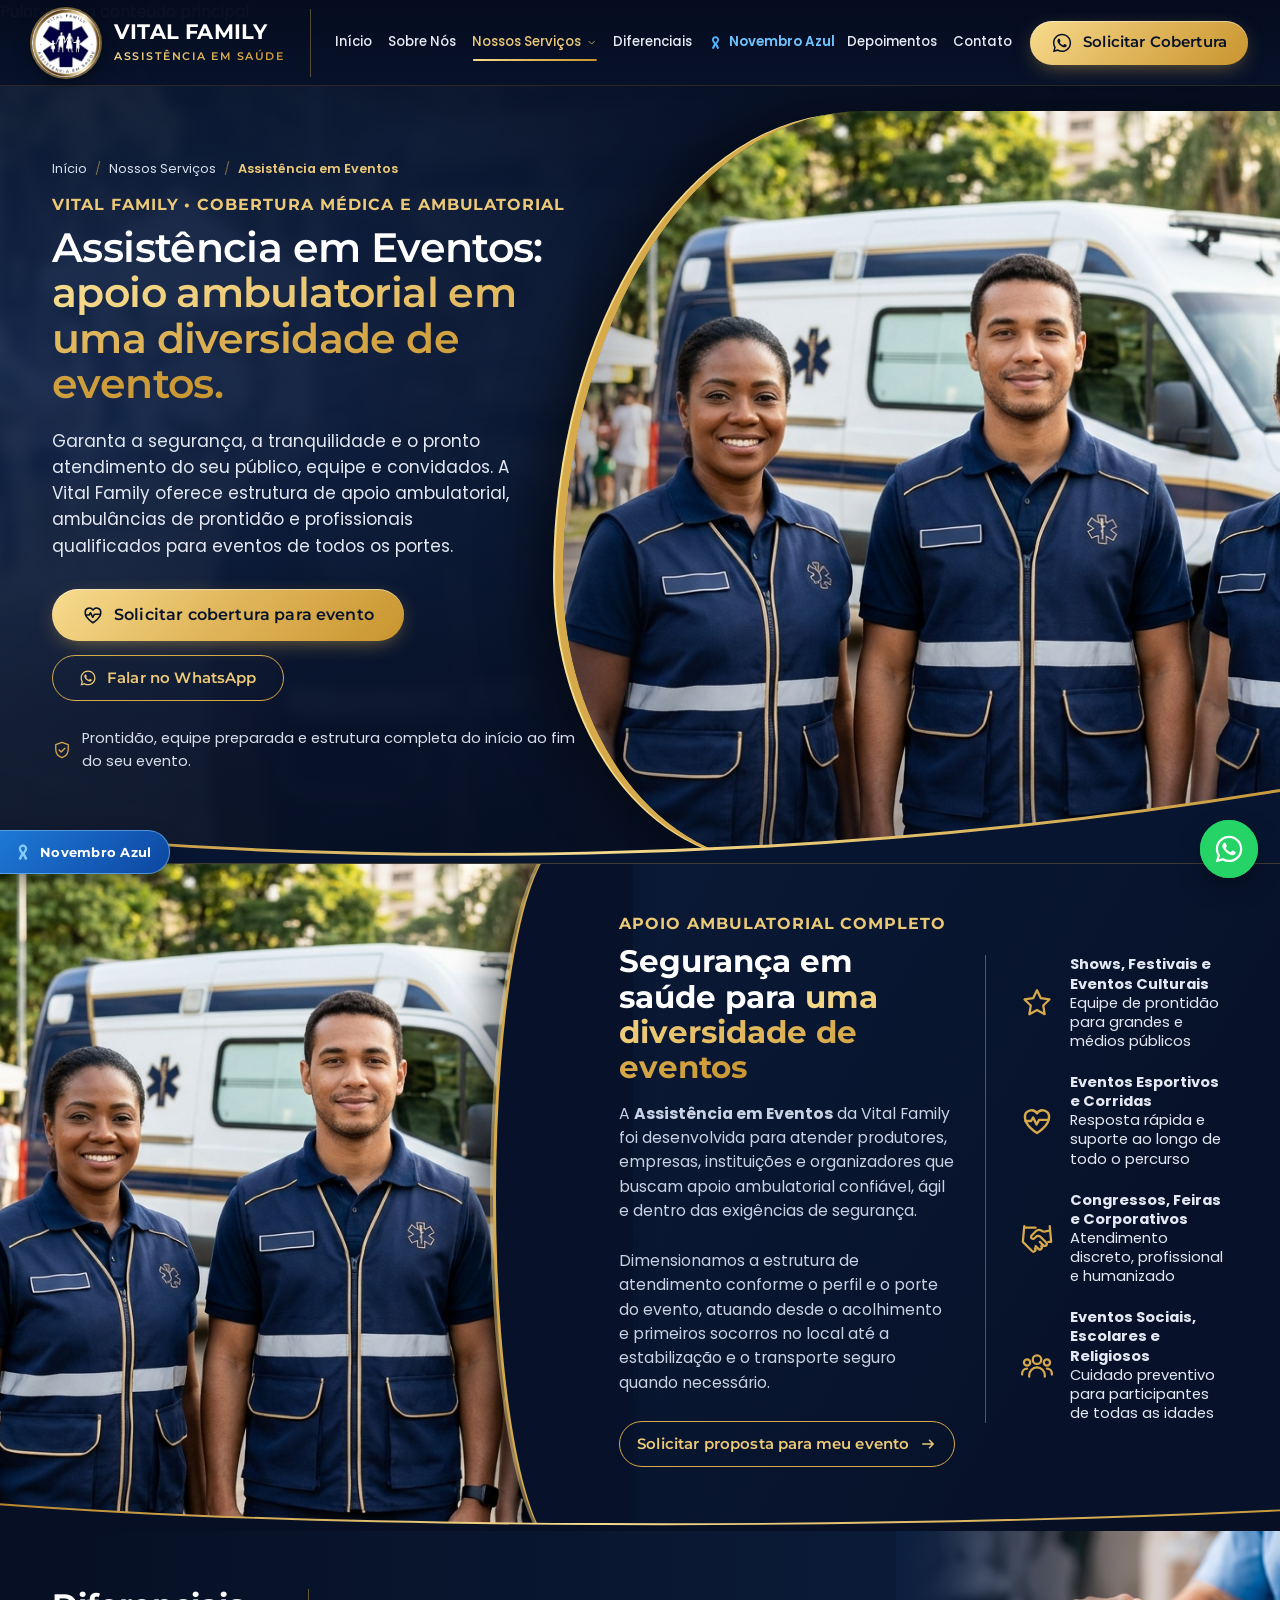
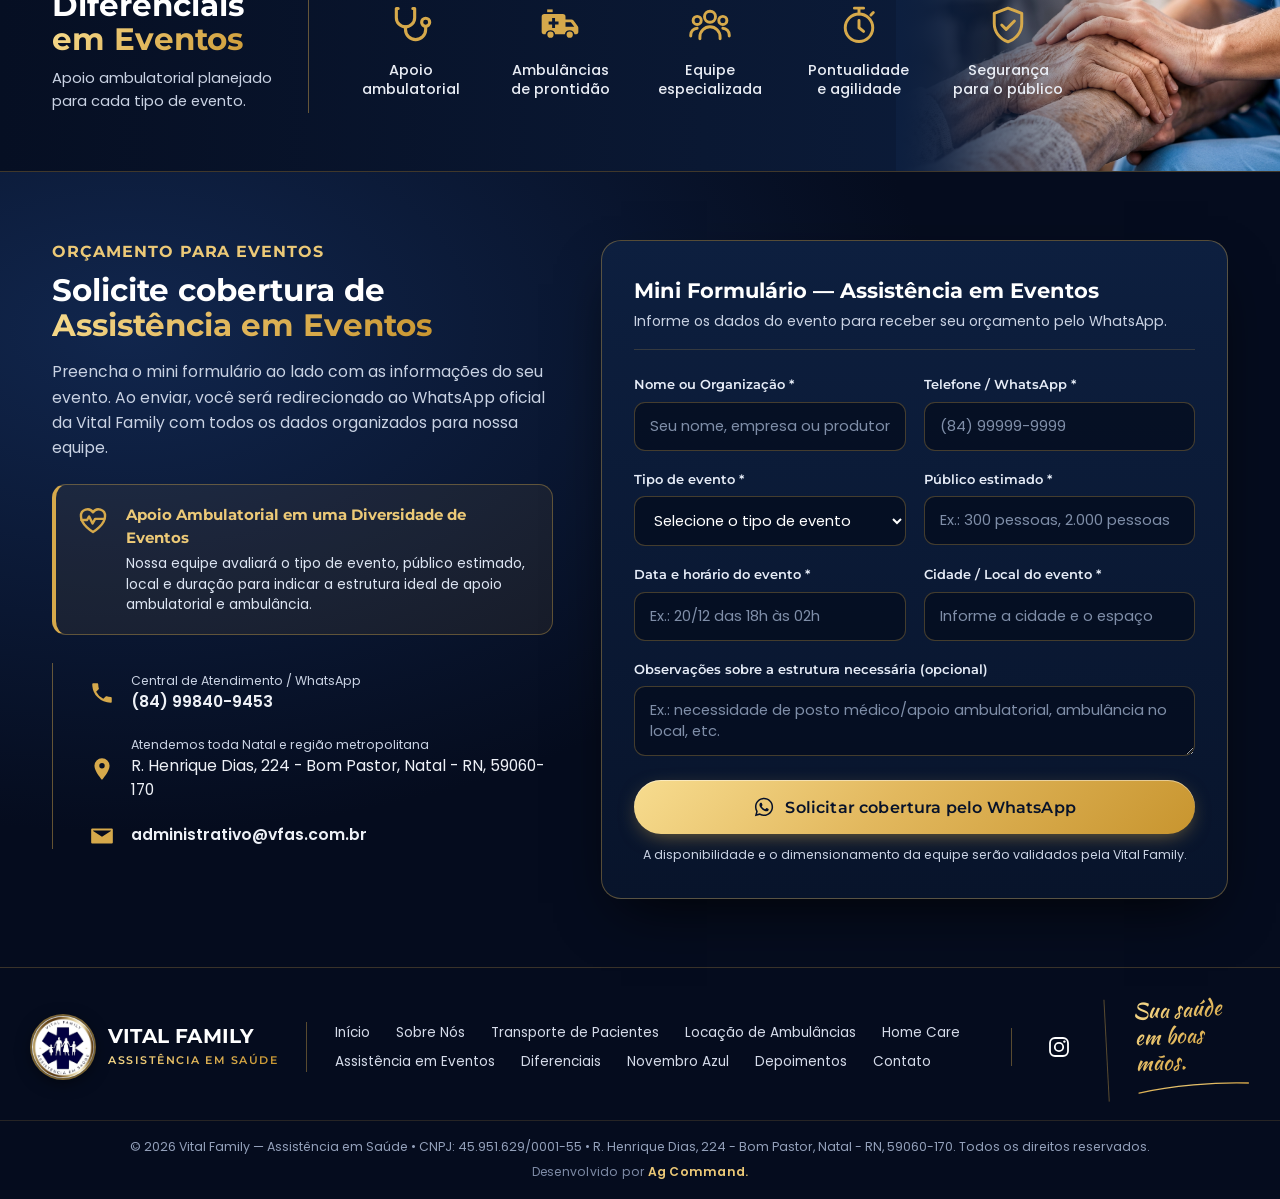
==== commit 88330e4d: "Add files via upload" ====
--- a/assistencia-em-eventos.html
+++ b/assistencia-em-eventos.html
@@ -1,305 +1,507 @@
 <!DOCTYPE html>
 <html lang="pt-BR">
+
 <head>
   <meta charset="UTF-8">
   <meta name="viewport" content="width=device-width, initial-scale=1">
   <title>Assistência em Eventos | Vital Family — Assistência em Saúde</title>
-  <meta name="description" content="Assistência em Eventos: apoio ambulatorial em uma diversidade de eventos com equipe especializada e ambulâncias equipadas da Vital Family.">
+  <meta name="description"
+    content="Assistência em Eventos: apoio ambulatorial em uma diversidade de eventos com equipe especializada e ambulâncias equipadas da Vital Family.">
   <meta name="theme-color" content="#07122a">
+  <meta property="og:type" content="website">
+  <meta property="og:locale" content="pt_BR">
+  <meta property="og:title" content="Assistência em Eventos | Vital Family — Assistência em Saúde">
+  <meta property="og:description" content="Apoio ambulatorial em uma diversidade de eventos com equipe especializada e ambulâncias equipadas da Vital Family.">
+  <meta property="og:image" content="assets/logo.jpeg">
   <link rel="icon" href="assets/logo.jpeg">
   <link rel="preconnect" href="https://fonts.googleapis.com">
   <link rel="preconnect" href="https://fonts.gstatic.com" crossorigin>
-  <link href="https://fonts.googleapis.com/css2?family=Montserrat:wght@400;500;600;700;800&family=Poppins:wght@400;500;600;700&family=Great+Vibes&family=Kaushan+Script&display=swap" rel="stylesheet">
+  <link
+    href="https://fonts.googleapis.com/css2?family=Montserrat:wght@400;500;600;700;800&family=Poppins:wght@400;500;600;700&family=Great+Vibes&family=Kaushan+Script&display=swap"
+    rel="stylesheet">
   <link rel="stylesheet" href="css/style.css">
 </head>
+
 <body>
-
-<!-- ===== SVG ICON SPRITE ===== -->
-<svg width="0" height="0" style="position:absolute" aria-hidden="true">
-  <defs>
-    <linearGradient id="gold" x1="0" y1="0" x2="1" y2="1">
-      <stop offset="0" stop-color="#f6dc8e"/><stop offset=".5" stop-color="#d9ac4f"/><stop offset="1" stop-color="#b8862c"/>
-    </linearGradient>
-  </defs>
-  <symbol id="i-whatsapp" viewBox="0 0 24 24"><path fill="currentColor" d="M12.04 2C6.58 2 2.13 6.45 2.13 11.91c0 1.75.46 3.45 1.32 4.95L2.05 22l5.25-1.38a9.9 9.9 0 0 0 4.74 1.21c5.46 0 9.91-4.45 9.91-9.91C21.95 6.45 17.5 2 12.04 2Zm0 18.15a8.2 8.2 0 0 1-4.2-1.15l-.3-.18-3.12.82.83-3.04-.2-.31a8.2 8.2 0 0 1-1.26-4.38c0-4.54 3.7-8.24 8.25-8.24 4.54 0 8.24 3.7 8.24 8.24 0 4.55-3.7 8.24-8.24 8.24Zm4.52-6.17c-.25-.12-1.47-.72-1.69-.81-.23-.08-.39-.12-.56.13-.16.25-.64.81-.79.97-.14.17-.29.19-.54.06-.25-.12-1.05-.39-1.99-1.23-.74-.66-1.23-1.47-1.38-1.72-.14-.25-.02-.38.11-.51.11-.11.25-.29.37-.43.13-.15.17-.25.25-.42.08-.16.04-.31-.02-.43-.06-.12-.56-1.34-.76-1.84-.2-.48-.41-.42-.56-.43h-.48c-.17 0-.43.06-.66.31-.22.25-.86.85-.86 2.07 0 1.22.89 2.4 1.01 2.56.12.17 1.75 2.67 4.23 3.74.59.26 1.05.41 1.41.52.59.19 1.13.16 1.56.1.48-.07 1.47-.6 1.67-1.18.21-.58.21-1.07.15-1.18-.06-.1-.23-.16-.48-.29Z"/></symbol>
-  <symbol id="i-shield" viewBox="0 0 24 24"><g fill="none" stroke="currentColor" stroke-width="1.6" stroke-linecap="round" stroke-linejoin="round"><path d="M12 2.8 4.5 5.6v5.6c0 4.7 3.2 8.6 7.5 10 4.3-1.4 7.5-5.3 7.5-10V5.6Z"/><path d="m8.6 12 2.4 2.4 4.5-4.6"/></g></symbol>
-  <symbol id="i-heart" viewBox="0 0 24 24"><path fill="none" stroke="currentColor" stroke-width="1.6" stroke-linejoin="round" d="M12 20.5s-8-4.9-8-11A4.5 4.5 0 0 1 12 6.7a4.5 4.5 0 0 1 8 2.8c0 6.1-8 11-8 11Z"/></symbol>
-  <symbol id="i-heart-hands" viewBox="0 0 24 24"><g fill="none" stroke="currentColor" stroke-width="1.6" stroke-linecap="round" stroke-linejoin="round"><path d="M12 13.5s-5-3-5-6.6A2.7 2.7 0 0 1 12 5.4a2.7 2.7 0 0 1 5 1.5c0 3.6-5 6.6-5 6.6Z"/><path d="M2.5 14.5 6 18.2c.8.9 1.9 1.3 3 1.3h6c1.1 0 2.2-.4 3-1.3l3.5-3.7"/></g></symbol>
-  <symbol id="i-stopwatch" viewBox="0 0 24 24"><g fill="none" stroke="currentColor" stroke-width="1.6" stroke-linecap="round" stroke-linejoin="round"><circle cx="12" cy="13.5" r="7.5"/><path d="M12 9.5v4l2.5 2M9.5 2.8h5M12 2.8V6M18.5 6.5l1.3-1.3"/></g></symbol>
-  <symbol id="i-handshake" viewBox="0 0 24 24"><g fill="none" stroke="currentColor" stroke-width="1.6" stroke-linecap="round" stroke-linejoin="round"><path d="m11 17 2 2a1.4 1.4 0 0 0 2-2"/><path d="m14 14 2.5 2.5a1.4 1.4 0 0 0 2-2l-3.9-3.9a2.5 2.5 0 0 0-3.5 0l-.9.9a1.4 1.4 0 0 1-2-2l2.8-2.8a3.5 3.5 0 0 1 4.3-.5l.5.3c.4.3 1 .4 1.5.3L21 6"/><path d="m21 3 1 11h-2M3 3 2 14l6.5 6.5a1.4 1.4 0 0 0 2-2M3 4h8"/></g></symbol>
-  <symbol id="i-star" viewBox="0 0 24 24"><path fill="none" stroke="currentColor" stroke-width="1.6" stroke-linejoin="round" d="m12 3 2.7 5.6 6.1.9-4.4 4.3 1 6.1L12 17l-5.4 2.9 1-6.1-4.4-4.3 6.1-.9Z"/></symbol>
-  <symbol id="i-users" viewBox="0 0 24 24"><g fill="none" stroke="currentColor" stroke-width="1.6" stroke-linecap="round" stroke-linejoin="round"><circle cx="12" cy="7.5" r="3"/><path d="M6.5 19.5v-1a5.5 5.5 0 0 1 11 0v1"/><circle cx="5" cy="9.5" r="2.2"/><path d="M1.5 18v-.6A3.6 3.6 0 0 1 5 13.8"/><circle cx="19" cy="9.5" r="2.2"/><path d="M22.5 18v-.6a3.6 3.6 0 0 0-3.5-3.6"/></g></symbol>
-  <symbol id="i-ambulance" viewBox="0 0 24 24"><g fill="currentColor"><path d="M2 7.5A1.5 1.5 0 0 1 3.5 6h10A1.5 1.5 0 0 1 15 7.5V9h3.2c.5 0 .9.2 1.2.6l2.3 3.1c.2.3.3.6.3.9V16a1 1 0 0 1-1 1h-1.1a2.7 2.7 0 0 0-5.3 0H9.4a2.7 2.7 0 0 0-5.3 0H3a1 1 0 0 1-1-1Zm13 3v2.5h4.8l-1.9-2.5Z"/><circle cx="6.8" cy="17.3" r="1.7"/><circle cx="17.3" cy="17.3" r="1.7"/></g><path fill="#0b1934" d="M7.7 8.2h1.6v1.9h1.9v1.6H9.3v1.9H7.7v-1.9H5.8v-1.6h1.9Z"/><path fill="currentColor" d="M5 3.5h3V5H5z"/></symbol>
-  <symbol id="i-stetho" viewBox="0 0 24 24"><g fill="none" stroke="currentColor" stroke-width="1.7" stroke-linecap="round" stroke-linejoin="round"><path d="M5 3H4v5a5 5 0 0 0 10 0V3h-1"/><path d="M9 13v1.5a5.5 5.5 0 0 0 11 0V13"/><circle cx="20" cy="10.5" r="2.2"/></g></symbol>
-  <symbol id="i-home-heart" viewBox="0 0 24 24"><g fill="none" stroke="currentColor" stroke-width="1.7" stroke-linecap="round" stroke-linejoin="round"><path d="M3 10.5 12 3l9 7.5"/><path d="M5 9v11h14V9"/><path d="M12 17.2s-3.2-1.9-3.2-4.1a1.7 1.7 0 0 1 3.2-.9 1.7 1.7 0 0 1 3.2.9c0 2.2-3.2 4.1-3.2 4.1Z"/></g></symbol>
-  <symbol id="i-heart-pulse" viewBox="0 0 24 24"><g fill="none" stroke="currentColor" stroke-width="1.7" stroke-linecap="round" stroke-linejoin="round"><path d="M12 20.5s-8.5-5-8.5-11.2A4.6 4.6 0 0 1 12 6.6a4.6 4.6 0 0 1 8.5 2.7c0 6.2-8.5 11.2-8.5 11.2Z"/><path d="M3.8 12h4l1.5-2.5 2.4 5 1.8-3.3H20"/></g></symbol>
-  <symbol id="i-phone" viewBox="0 0 24 24"><path fill="currentColor" d="M6.6 10.8a15.1 15.1 0 0 0 6.6 6.6l2.2-2.2c.3-.3.7-.4 1-.2 1.1.4 2.3.6 3.6.6.6 0 1 .4 1 1V20c0 .6-.4 1-1 1A17 17 0 0 1 3 4c0-.6.4-1 1-1h3.5c.6 0 1 .4 1 1 0 1.3.2 2.5.6 3.6.1.3 0 .7-.2 1Z"/></symbol>
-  <symbol id="i-pin" viewBox="0 0 24 24"><path fill="currentColor" d="M12 2a7 7 0 0 0-7 7c0 5.2 7 13 7 13s7-7.8 7-13a7 7 0 0 0-7-7Zm0 9.5A2.5 2.5 0 1 1 12 6.5a2.5 2.5 0 0 1 0 5Z"/></symbol>
-  <symbol id="i-mail" viewBox="0 0 24 24"><path fill="currentColor" d="M3 5h18a1 1 0 0 1 1 1v12a1 1 0 0 1-1 1H3a1 1 0 0 1-1-1V6a1 1 0 0 1 1-1Zm.8 2v.3l8.2 5.4 8.2-5.4V7Z"/></symbol>
-  <symbol id="i-instagram" viewBox="0 0 24 24"><g fill="none" stroke="currentColor" stroke-width="1.8"><rect x="3" y="3" width="18" height="18" rx="5"/><circle cx="12" cy="12" r="4.2"/></g><circle cx="17.4" cy="6.6" r="1.2" fill="currentColor"/></symbol>
-  <symbol id="i-facebook" viewBox="0 0 24 24"><path fill="currentColor" d="M12 2a10 10 0 0 0-1.6 19.9v-7H7.9V12h2.5V9.8c0-2.5 1.5-3.9 3.8-3.9 1.1 0 2.2.2 2.2.2v2.5h-1.3c-1.2 0-1.6.8-1.6 1.6V12h2.8l-.4 2.9h-2.3v7A10 10 0 0 0 12 2Z"/></symbol>
-  <symbol id="i-arrow" viewBox="0 0 24 24"><path fill="none" stroke="currentColor" stroke-width="2" stroke-linecap="round" stroke-linejoin="round" d="M5 12h14m-5-5 5 5-5 5"/></symbol>
-  <symbol id="i-chev" viewBox="0 0 24 24"><path fill="none" stroke="currentColor" stroke-width="2.4" stroke-linecap="round" stroke-linejoin="round" d="m9 5 7 7-7 7"/></symbol>
-  <symbol id="i-ribbon" viewBox="0 0 24 24"><path fill="currentColor" d="M12 2c-3.1 0-5.6 2.4-5.6 5.4 0 2.1 1.3 4.3 3.2 6.6L6 21.3l3.1 1.2 2.9-5.8 2.9 5.8 3.1-1.2-3.6-7.3c1.9-2.3 3.2-4.5 3.2-6.6C17.6 4.4 15.1 2 12 2Zm0 3c1.5 0 2.6 1.1 2.6 2.4 0 1.2-.9 2.8-2.6 4.8-1.7-2-2.6-3.6-2.6-4.8C9.4 6.1 10.5 5 12 5Z"/></symbol>
-</svg>
-
-<!-- ===== HEADER ===== -->
-<header class="header" id="header">
-  <div class="container header__inner">
-    <a href="index.html" class="brand" aria-label="Vital Family - Início">
-      <img src="assets/logo.jpeg" alt="Logotipo Vital Family" class="brand__logo" width="88" height="88">
-      <span class="brand__text">
-        <strong>VITAL FAMILY</strong>
-        <small>ASSISTÊNCIA EM SAÚDE</small>
-      </span>
-    </a>
-
-    <nav class="nav" id="nav" aria-label="Navegação principal">
-      <ul class="nav__list">
-        <li><a href="index.html#inicio" class="nav__link">Início</a></li>
-        <li><a href="index.html#sobre" class="nav__link">Sobre Nós</a></li>
-        <li class="nav__item--has-sub">
-          <a href="index.html#servicos" class="nav__link is-active">Nossos Serviços <svg class="ico-caret"><use href="#i-chev"/></svg></a>
-          <ul class="nav__sub" aria-label="Páginas de serviços">
-            <li><a href="remocao-de-pacientes.html"><svg><use href="#i-ambulance"/></svg> Transporte de Pacientes</a></li>
-            <li><a href="locacao-de-ambulancias.html"><svg><use href="#i-ambulance"/></svg> Locação de Ambulâncias</a></li>
-            <li><a href="home-care.html"><svg><use href="#i-home-heart"/></svg> Home Care / Visita Domiciliar</a></li>
-            <li><a href="assistencia-em-eventos.html" class="is-current"><svg><use href="#i-heart-pulse"/></svg> Assistência em Eventos</a></li>
-            <li><a href="index.html#servicos"><svg><use href="#i-stetho"/></svg> Ver todos os serviços</a></li>
+  <a href="#main-content" class="skip-link">Pular para o conteúdo principal</a>
+
+  <!-- ===== SVG ICON SPRITE ===== -->
+  <svg width="0" height="0" style="position:absolute" aria-hidden="true">
+    <defs>
+      <linearGradient id="gold" x1="0" y1="0" x2="1" y2="1">
+        <stop offset="0" stop-color="#f6dc8e" />
+        <stop offset=".5" stop-color="#d9ac4f" />
+        <stop offset="1" stop-color="#b8862c" />
+      </linearGradient>
+    </defs>
+    <symbol id="i-whatsapp" viewBox="0 0 24 24">
+      <path fill="currentColor"
+        d="M12.04 2C6.58 2 2.13 6.45 2.13 11.91c0 1.75.46 3.45 1.32 4.95L2.05 22l5.25-1.38a9.9 9.9 0 0 0 4.74 1.21c5.46 0 9.91-4.45 9.91-9.91C21.95 6.45 17.5 2 12.04 2Zm0 18.15a8.2 8.2 0 0 1-4.2-1.15l-.3-.18-3.12.82.83-3.04-.2-.31a8.2 8.2 0 0 1-1.26-4.38c0-4.54 3.7-8.24 8.25-8.24 4.54 0 8.24 3.7 8.24 8.24 0 4.55-3.7 8.24-8.24 8.24Zm4.52-6.17c-.25-.12-1.47-.72-1.69-.81-.23-.08-.39-.12-.56.13-.16.25-.64.81-.79.97-.14.17-.29.19-.54.06-.25-.12-1.05-.39-1.99-1.23-.74-.66-1.23-1.47-1.38-1.72-.14-.25-.02-.38.11-.51.11-.11.25-.29.37-.43.13-.15.17-.25.25-.42.08-.16.04-.31-.02-.43-.06-.12-.56-1.34-.76-1.84-.2-.48-.41-.42-.56-.43h-.48c-.17 0-.43.06-.66.31-.22.25-.86.85-.86 2.07 0 1.22.89 2.4 1.01 2.56.12.17 1.75 2.67 4.23 3.74.59.26 1.05.41 1.41.52.59.19 1.13.16 1.56.1.48-.07 1.47-.6 1.67-1.18.21-.58.21-1.07.15-1.18-.06-.1-.23-.16-.48-.29Z" />
+    </symbol>
+    <symbol id="i-shield" viewBox="0 0 24 24">
+      <g fill="none" stroke="currentColor" stroke-width="1.6" stroke-linecap="round" stroke-linejoin="round">
+        <path d="M12 2.8 4.5 5.6v5.6c0 4.7 3.2 8.6 7.5 10 4.3-1.4 7.5-5.3 7.5-10V5.6Z" />
+        <path d="m8.6 12 2.4 2.4 4.5-4.6" />
+      </g>
+    </symbol>
+    <symbol id="i-heart" viewBox="0 0 24 24">
+      <path fill="none" stroke="currentColor" stroke-width="1.6" stroke-linejoin="round"
+        d="M12 20.5s-8-4.9-8-11A4.5 4.5 0 0 1 12 6.7a4.5 4.5 0 0 1 8 2.8c0 6.1-8 11-8 11Z" />
+    </symbol>
+    <symbol id="i-heart-hands" viewBox="0 0 24 24">
+      <g fill="none" stroke="currentColor" stroke-width="1.6" stroke-linecap="round" stroke-linejoin="round">
+        <path d="M12 13.5s-5-3-5-6.6A2.7 2.7 0 0 1 12 5.4a2.7 2.7 0 0 1 5 1.5c0 3.6-5 6.6-5 6.6Z" />
+        <path d="M2.5 14.5 6 18.2c.8.9 1.9 1.3 3 1.3h6c1.1 0 2.2-.4 3-1.3l3.5-3.7" />
+      </g>
+    </symbol>
+    <symbol id="i-stopwatch" viewBox="0 0 24 24">
+      <g fill="none" stroke="currentColor" stroke-width="1.6" stroke-linecap="round" stroke-linejoin="round">
+        <circle cx="12" cy="13.5" r="7.5" />
+        <path d="M12 9.5v4l2.5 2M9.5 2.8h5M12 2.8V6M18.5 6.5l1.3-1.3" />
+      </g>
+    </symbol>
+    <symbol id="i-handshake" viewBox="0 0 24 24">
+      <g fill="none" stroke="currentColor" stroke-width="1.6" stroke-linecap="round" stroke-linejoin="round">
+        <path d="m11 17 2 2a1.4 1.4 0 0 0 2-2" />
+        <path
+          d="m14 14 2.5 2.5a1.4 1.4 0 0 0 2-2l-3.9-3.9a2.5 2.5 0 0 0-3.5 0l-.9.9a1.4 1.4 0 0 1-2-2l2.8-2.8a3.5 3.5 0 0 1 4.3-.5l.5.3c.4.3 1 .4 1.5.3L21 6" />
+        <path d="m21 3 1 11h-2M3 3 2 14l6.5 6.5a1.4 1.4 0 0 0 2-2M3 4h8" />
+      </g>
+    </symbol>
+    <symbol id="i-star" viewBox="0 0 24 24">
+      <path fill="none" stroke="currentColor" stroke-width="1.6" stroke-linejoin="round"
+        d="m12 3 2.7 5.6 6.1.9-4.4 4.3 1 6.1L12 17l-5.4 2.9 1-6.1-4.4-4.3 6.1-.9Z" />
+    </symbol>
+    <symbol id="i-users" viewBox="0 0 24 24">
+      <g fill="none" stroke="currentColor" stroke-width="1.6" stroke-linecap="round" stroke-linejoin="round">
+        <circle cx="12" cy="7.5" r="3" />
+        <path d="M6.5 19.5v-1a5.5 5.5 0 0 1 11 0v1" />
+        <circle cx="5" cy="9.5" r="2.2" />
+        <path d="M1.5 18v-.6A3.6 3.6 0 0 1 5 13.8" />
+        <circle cx="19" cy="9.5" r="2.2" />
+        <path d="M22.5 18v-.6a3.6 3.6 0 0 0-3.5-3.6" />
+      </g>
+    </symbol>
+    <symbol id="i-ambulance" viewBox="0 0 24 24">
+      <g fill="currentColor">
+        <path
+          d="M2 7.5A1.5 1.5 0 0 1 3.5 6h10A1.5 1.5 0 0 1 15 7.5V9h3.2c.5 0 .9.2 1.2.6l2.3 3.1c.2.3.3.6.3.9V16a1 1 0 0 1-1 1h-1.1a2.7 2.7 0 0 0-5.3 0H9.4a2.7 2.7 0 0 0-5.3 0H3a1 1 0 0 1-1-1Zm13 3v2.5h4.8l-1.9-2.5Z" />
+        <circle cx="6.8" cy="17.3" r="1.7" />
+        <circle cx="17.3" cy="17.3" r="1.7" />
+      </g>
+      <path fill="#0b1934" d="M7.7 8.2h1.6v1.9h1.9v1.6H9.3v1.9H7.7v-1.9H5.8v-1.6h1.9Z" />
+      <path fill="currentColor" d="M5 3.5h3V5H5z" />
+    </symbol>
+    <symbol id="i-stetho" viewBox="0 0 24 24">
+      <g fill="none" stroke="currentColor" stroke-width="1.7" stroke-linecap="round" stroke-linejoin="round">
+        <path d="M5 3H4v5a5 5 0 0 0 10 0V3h-1" />
+        <path d="M9 13v1.5a5.5 5.5 0 0 0 11 0V13" />
+        <circle cx="20" cy="10.5" r="2.2" />
+      </g>
+    </symbol>
+    <symbol id="i-home-heart" viewBox="0 0 24 24">
+      <g fill="none" stroke="currentColor" stroke-width="1.7" stroke-linecap="round" stroke-linejoin="round">
+        <path d="M3 10.5 12 3l9 7.5" />
+        <path d="M5 9v11h14V9" />
+        <path d="M12 17.2s-3.2-1.9-3.2-4.1a1.7 1.7 0 0 1 3.2-.9 1.7 1.7 0 0 1 3.2.9c0 2.2-3.2 4.1-3.2 4.1Z" />
+      </g>
+    </symbol>
+    <symbol id="i-heart-pulse" viewBox="0 0 24 24">
+      <g fill="none" stroke="currentColor" stroke-width="1.7" stroke-linecap="round" stroke-linejoin="round">
+        <path d="M12 20.5s-8.5-5-8.5-11.2A4.6 4.6 0 0 1 12 6.6a4.6 4.6 0 0 1 8.5 2.7c0 6.2-8.5 11.2-8.5 11.2Z" />
+        <path d="M3.8 12h4l1.5-2.5 2.4 5 1.8-3.3H20" />
+      </g>
+    </symbol>
+    <symbol id="i-phone" viewBox="0 0 24 24">
+      <path fill="currentColor"
+        d="M6.6 10.8a15.1 15.1 0 0 0 6.6 6.6l2.2-2.2c.3-.3.7-.4 1-.2 1.1.4 2.3.6 3.6.6.6 0 1 .4 1 1V20c0 .6-.4 1-1 1A17 17 0 0 1 3 4c0-.6.4-1 1-1h3.5c.6 0 1 .4 1 1 0 1.3.2 2.5.6 3.6.1.3 0 .7-.2 1Z" />
+    </symbol>
+    <symbol id="i-pin" viewBox="0 0 24 24">
+      <path fill="currentColor"
+        d="M12 2a7 7 0 0 0-7 7c0 5.2 7 13 7 13s7-7.8 7-13a7 7 0 0 0-7-7Zm0 9.5A2.5 2.5 0 1 1 12 6.5a2.5 2.5 0 0 1 0 5Z" />
+    </symbol>
+    <symbol id="i-mail" viewBox="0 0 24 24">
+      <path fill="currentColor"
+        d="M3 5h18a1 1 0 0 1 1 1v12a1 1 0 0 1-1 1H3a1 1 0 0 1-1-1V6a1 1 0 0 1 1-1Zm.8 2v.3l8.2 5.4 8.2-5.4V7Z" />
+    </symbol>
+    <symbol id="i-instagram" viewBox="0 0 24 24">
+      <g fill="none" stroke="currentColor" stroke-width="1.8">
+        <rect x="3" y="3" width="18" height="18" rx="5" />
+        <circle cx="12" cy="12" r="4.2" />
+      </g>
+      <circle cx="17.4" cy="6.6" r="1.2" fill="currentColor" />
+    </symbol>
+    <symbol id="i-facebook" viewBox="0 0 24 24">
+      <path fill="currentColor"
+        d="M12 2a10 10 0 0 0-1.6 19.9v-7H7.9V12h2.5V9.8c0-2.5 1.5-3.9 3.8-3.9 1.1 0 2.2.2 2.2.2v2.5h-1.3c-1.2 0-1.6.8-1.6 1.6V12h2.8l-.4 2.9h-2.3v7A10 10 0 0 0 12 2Z" />
+    </symbol>
+    <symbol id="i-arrow" viewBox="0 0 24 24">
+      <path fill="none" stroke="currentColor" stroke-width="2" stroke-linecap="round" stroke-linejoin="round"
+        d="M5 12h14m-5-5 5 5-5 5" />
+    </symbol>
+    <symbol id="i-chev" viewBox="0 0 24 24">
+      <path fill="none" stroke="currentColor" stroke-width="2.4" stroke-linecap="round" stroke-linejoin="round"
+        d="m9 5 7 7-7 7" />
+    </symbol>
+    <symbol id="i-ribbon" viewBox="0 0 24 24">
+      <path fill="currentColor"
+        d="M12 2c-3.1 0-5.6 2.4-5.6 5.4 0 2.1 1.3 4.3 3.2 6.6L6 21.3l3.1 1.2 2.9-5.8 2.9 5.8 3.1-1.2-3.6-7.3c1.9-2.3 3.2-4.5 3.2-6.6C17.6 4.4 15.1 2 12 2Zm0 3c1.5 0 2.6 1.1 2.6 2.4 0 1.2-.9 2.8-2.6 4.8-1.7-2-2.6-3.6-2.6-4.8C9.4 6.1 10.5 5 12 5Z" />
+    </symbol>
+  </svg>
+
+  <!-- ===== HEADER ===== -->
+  <header class="header" id="header">
+    <div class="container header__inner">
+      <a href="index.html" class="brand" aria-label="Vital Family - Início">
+        <img src="assets/logo.jpeg" alt="Logotipo Vital Family" class="brand__logo" width="88" height="88">
+        <span class="brand__text">
+          <strong>VITAL FAMILY</strong>
+          <small>ASSISTÊNCIA EM SAÚDE</small>
+        </span>
+      </a>
+
+      <nav class="nav" id="nav" aria-label="Navegação principal">
+        <ul class="nav__list">
+          <li><a href="index.html#inicio" class="nav__link">Início</a></li>
+          <li><a href="index.html#sobre" class="nav__link">Sobre Nós</a></li>
+          <li class="nav__item--has-sub">
+            <a href="index.html#servicos" class="nav__link is-active">Nossos Serviços <svg class="ico-caret">
+                <use href="#i-chev" />
+              </svg></a>
+            <ul class="nav__sub" aria-label="Páginas de serviços">
+              <li><a href="remocao-de-pacientes.html"><svg>
+                    <use href="#i-ambulance" />
+                  </svg> Transporte de Pacientes</a></li>
+              <li><a href="locacao-de-ambulancias.html"><svg>
+                    <use href="#i-ambulance" />
+                  </svg> Locação de Ambulâncias</a></li>
+              <li><a href="home-care.html"><svg>
+                    <use href="#i-home-heart" />
+                  </svg> Home Care</a></li>
+              <li><a href="assistencia-em-eventos.html" class="is-current"><svg>
+                    <use href="#i-heart-pulse" />
+                  </svg> Assistência em Eventos</a></li>
+              <li><a href="index.html#servicos"><svg>
+                    <use href="#i-stetho" />
+                  </svg> Ver todos os serviços</a></li>
+            </ul>
+          </li>
+          <li><a href="index.html#diferenciais" class="nav__link">Diferenciais</a></li>
+          <li><a href="index.html#novembro-azul" class="nav__link nav__link--blue"><svg class="ico-ribbon">
+                <use href="#i-ribbon" />
+              </svg> Novembro Azul</a></li>
+          <li><a href="index.html#depoimentos" class="nav__link">Depoimentos</a></li>
+          <li><a href="#solicitar-evento" class="nav__link">Contato</a></li>
+        </ul>
+        <a href="#solicitar-evento" class="btn btn--gold btn--sm nav__cta">
+          <svg class="ico">
+            <use href="#i-whatsapp" />
+          </svg> Solicitar Cobertura
+        </a>
+      </nav>
+
+      <button class="burger" id="burger" aria-label="Abrir menu" aria-expanded="false" aria-controls="nav">
+        <span></span><span></span><span></span>
+      </button>
+    </div>
+  </header>
+
+  <main id="main-content">
+    <!-- ===== HERO ASSISTÊNCIA EM EVENTOS ===== -->
+    <section class="hero hero--sub" id="topo">
+      <div class="hero__bg" style="background-image:url('assets/img/evento-ambulancia-equipe.jpg')" aria-hidden="true"></div>
+      <div class="hero__media reveal" data-reveal="right">
+        <div class="hero__frame">
+          <img src="assets/img/evento-ambulancia-equipe.jpg"
+            alt="Equipe de socorristas da Vital Family com ambulância a postos para assistência em eventos" width="960"
+            height="512" fetchpriority="high">
+        </div>
+      </div>
+      <div class="container hero__inner">
+        <div class="hero__content reveal">
+          <nav class="breadcrumb" aria-label="Trilha de navegação">
+            <a href="index.html">Início</a>
+            <span>/</span>
+            <a href="index.html#servicos">Nossos Serviços</a>
+            <span>/</span>
+            <strong aria-current="page">Assistência em Eventos</strong>
+          </nav>
+          <span class="eyebrow">VITAL FAMILY • COBERTURA MÉDICA E AMBULATORIAL</span>
+          <h1 class="hero__title">Assistência em Eventos: <span class="gold-text">apoio ambulatorial em uma diversidade
+              de eventos.</span></h1>
+          <p class="hero__lead">Garanta a segurança, a tranquilidade e o pronto atendimento do seu público, equipe e
+            convidados. A Vital Family oferece estrutura de apoio ambulatorial, ambulâncias de prontidão e profissionais
+            qualificados para eventos de todos os portes.</p>
+          <div class="hero__actions">
+            <a href="#solicitar-evento" class="btn btn--gold">
+              <svg class="ico">
+                <use href="#i-heart-pulse" />
+              </svg> Solicitar cobertura para evento
+            </a>
+            <a href="https://wa.me/5584998409453?text=Ol%C3%A1!%20Gostaria%20de%20um%20or%C3%A7amento%20para%20Assist%C3%AAncia%20em%20Eventos."
+              target="_blank" rel="noopener" class="btn btn--outline">
+              <svg class="ico">
+                <use href="#i-whatsapp" />
+              </svg> Falar no WhatsApp
+            </a>
+          </div>
+          <p class="hero__safe"><svg class="ico ico--gold">
+              <use href="#i-shield" />
+            </svg> Prontidão, equipe preparada e estrutura completa do início ao fim do seu evento.</p>
+        </div>
+      </div>
+      <svg class="hero__swoosh" viewBox="0 0 1440 90" preserveAspectRatio="none" aria-hidden="true">
+        <defs>
+          <linearGradient id="sw" x1="0" x2="1">
+            <stop offset="0" stop-color="#b8862c" />
+            <stop offset=".45" stop-color="#f6dc8e" />
+            <stop offset="1" stop-color="#c99a3d" />
+          </linearGradient>
+        </defs>
+        <path d="M0 52 C 380 92, 900 96, 1440 4 L1440 90 L0 90Z" fill="#081530" />
+        <path d="M0 52 C 380 92, 900 96, 1440 4" fill="none" stroke="url(#sw)" stroke-width="3.5" />
+      </svg>
+    </section>
+
+    <!-- ===== APRESENTAÇÃO DO SERVIÇO ===== -->
+    <section class="about" id="apresentacao">
+      <div class="about__media reveal" data-reveal="left">
+        <img src="assets/img/evento-ambulancia-equipe.jpg"
+          alt="Ambulância Vital Family com equipe de socorristas a postos para assistência em eventos" loading="lazy" width="1600"
+          height="850">
+      </div>
+      <div class="about__panel">
+        <div class="about__content reveal">
+          <span class="eyebrow">APOIO AMBULATORIAL COMPLETO</span>
+          <h2 class="about__title">Segurança em saúde para <span class="gold-text">uma diversidade de eventos</span>
+          </h2>
+          <p>A <strong>Assistência em Eventos</strong> da Vital Family foi desenvolvida para atender produtores,
+            empresas, instituições e organizadores que buscam apoio ambulatorial confiável, ágil e dentro das exigências
+            de segurança.</p>
+          <p>Dimensionamos a estrutura de atendimento conforme o perfil e o porte do evento, atuando desde o acolhimento
+            e primeiros socorros no local até a estabilização e o transporte seguro quando necessário.</p>
+          <a href="#solicitar-evento" class="btn btn--outline">Solicitar proposta para meu evento <svg class="ico">
+              <use href="#i-arrow" />
+            </svg></a>
+        </div>
+        <ul class="about__list reveal">
+          <li><svg class="ico-lg">
+              <use href="#i-star" />
+            </svg><span><strong>Shows, Festivais e Eventos Culturais</strong><br> Equipe de prontidão para grandes e
+              médios públicos</span></li>
+          <li><svg class="ico-lg">
+              <use href="#i-heart-pulse" />
+            </svg><span><strong>Eventos Esportivos e Corridas</strong><br> Resposta rápida e suporte ao longo de todo o
+              percurso</span></li>
+          <li><svg class="ico-lg">
+              <use href="#i-handshake" />
+            </svg><span><strong>Congressos, Feiras e Corporativos</strong><br> Atendimento discreto, profissional e
+              humanizado</span></li>
+          <li><svg class="ico-lg">
+              <use href="#i-users" />
+            </svg><span><strong>Eventos Sociais, Escolares e Religiosos</strong><br> Cuidado preventivo para
+              participantes de todas as idades</span></li>
+        </ul>
+      </div>
+      <svg class="about__swoosh" viewBox="0 0 1440 44" preserveAspectRatio="none" aria-hidden="true">
+        <path d="M0 44 L0 8 C 360 40, 960 42, 1440 16 L1440 44 Z" fill="#060f23" />
+        <path d="M0 8 C 360 40, 960 42, 1440 16" fill="none" stroke="url(#sw)" stroke-width="2.5" />
+      </svg>
+    </section>
+
+    <!-- ===== DIFERENCIAIS EM EVENTOS ===== -->
+    <section class="diff" id="diferenciais-eventos">
+      <div class="diff__media" aria-hidden="true"><img src="assets/img/diferenciais.jpg" alt="" loading="lazy"
+          width="1200" height="575"></div>
+      <div class="container diff__inner">
+        <div class="diff__head reveal">
+          <h2><span>Diferenciais</span> <span class="gold-text">em Eventos</span></h2>
+          <p>Apoio ambulatorial planejado<br> para cada tipo de evento.</p>
+        </div>
+        <ul class="diff__list">
+          <li class="reveal"><svg class="ico-xl">
+              <use href="#i-stetho" />
+            </svg><span>Apoio<br> ambulatorial</span></li>
+          <li class="reveal"><svg class="ico-xl">
+              <use href="#i-ambulance" />
+            </svg><span>Ambulâncias<br> de prontidão</span></li>
+          <li class="reveal"><svg class="ico-xl">
+              <use href="#i-users" />
+            </svg><span>Equipe<br> especializada</span></li>
+          <li class="reveal"><svg class="ico-xl">
+              <use href="#i-stopwatch" />
+            </svg><span>Pontualidade<br> e agilidade</span></li>
+          <li class="reveal"><svg class="ico-xl">
+              <use href="#i-shield" />
+            </svg><span>Segurança<br> para o público</span></li>
+        </ul>
+      </div>
+    </section>
+
+    <!-- ===== MINI FORMULÁRIO — ASSISTÊNCIA EM EVENTOS ===== -->
+    <section class="form-sec" id="solicitar-evento">
+      <div class="container form-sec__inner">
+        <div class="form-sec__info reveal">
+          <span class="eyebrow">ORÇAMENTO PARA EVENTOS</span>
+          <h2 class="about__title">Solicite cobertura de <span class="gold-text">Assistência em Eventos</span></h2>
+          <p>Preencha o mini formulário ao lado com as informações do seu evento. Ao enviar, você será redirecionado ao
+            WhatsApp oficial da Vital Family com todos os dados organizados para nossa equipe.</p>
+
+          <div class="notice-box">
+            <svg class="ico-lg">
+              <use href="#i-heart-pulse" />
+            </svg>
+            <div>
+              <strong>Apoio Ambulatorial em uma Diversidade de Eventos</strong>
+              <p>Nossa equipe avaliará o tipo de evento, público estimado, local e duração para indicar a estrutura
+                ideal de apoio ambulatorial e ambulância.</p>
+            </div>
+          </div>
+
+          <ul class="contact__info contact__info--clean">
+            <li>
+              <svg class="ico-md">
+                <use href="#i-phone" />
+              </svg>
+              <span><small>Central de Atendimento / WhatsApp</small><a href="tel:+5584998409453">(84)
+                  99840-9453</a></span>
+            </li>
+            <li>
+              <svg class="ico-md">
+                <use href="#i-pin" />
+              </svg>
+              <span><small>Atendemos toda Natal e região metropolitana</small>R. Henrique Dias, 224 - Bom Pastor, Natal
+                - RN, 59060-170</span>
+            </li>
+            <li>
+              <svg class="ico-md">
+                <use href="#i-mail" />
+              </svg>
+              <span><a href="mailto:administrativo@vfas.com.br">administrativo@vfas.com.br</a></span>
+            </li>
           </ul>
-        </li>
-        <li><a href="index.html#diferenciais" class="nav__link">Diferenciais</a></li>
-        <li><a href="index.html#novembro-azul" class="nav__link nav__link--blue"><svg class="ico-ribbon"><use href="#i-ribbon"/></svg> Novembro Azul</a></li>
-        <li><a href="index.html#depoimentos" class="nav__link">Depoimentos</a></li>
-        <li><a href="#solicitar-evento" class="nav__link">Contato</a></li>
-      </ul>
-      <a href="#solicitar-evento" class="btn btn--gold btn--sm nav__cta">
-        <svg class="ico"><use href="#i-whatsapp"/></svg> Solicitar Cobertura
+        </div>
+
+        <form class="vf-form reveal" id="form-eventos">
+          <div class="vf-form__head">
+            <h3>Mini Formulário — Assistência em Eventos</h3>
+            <p>Informe os dados do evento para receber seu orçamento pelo WhatsApp.</p>
+          </div>
+
+          <div class="vf-form__grid">
+            <div class="vf-field">
+              <label for="ev-responsavel">Nome ou Organização *</label>
+              <input type="text" id="ev-responsavel" name="responsavel" placeholder="Seu nome, empresa ou produtora"
+                required>
+            </div>
+
+            <div class="vf-field">
+              <label for="ev-whatsapp">Telefone / WhatsApp *</label>
+              <input type="tel" id="ev-whatsapp" name="whatsapp" placeholder="(84) 99999-9999" inputmode="tel" autocomplete="tel" minlength="14" maxlength="15" required>
+            </div>
+
+            <div class="vf-field">
+              <label for="ev-tipo">Tipo de evento *</label>
+              <select id="ev-tipo" name="tipo" required>
+                <option value="" disabled selected>Selecione o tipo de evento</option>
+                <option value="Show / Festa / Festival">Show / Festa / Festival</option>
+                <option value="Evento Esportivo / Competição / Corrida">Evento Esportivo / Competição / Corrida</option>
+                <option value="Evento Corporativo / Feira / Congresso">Evento Corporativo / Feira / Congresso</option>
+                <option value="Evento Social / Casamento / Formatura">Evento Social / Casamento / Formatura</option>
+                <option value="Evento Escolar / Religioso / Comunitário">Evento Escolar / Religioso / Comunitário
+                </option>
+                <option value="Outro evento">Outro evento</option>
+              </select>
+            </div>
+
+            <div class="vf-field">
+              <label for="ev-publico">Público estimado *</label>
+              <input type="text" id="ev-publico" name="publico" placeholder="Ex.: 300 pessoas, 2.000 pessoas" required>
+            </div>
+
+            <div class="vf-field">
+              <label for="ev-data">Data e horário do evento *</label>
+              <input type="text" id="ev-data" name="data" placeholder="Ex.: 20/12 das 18h às 02h" required>
+            </div>
+
+            <div class="vf-field">
+              <label for="ev-local">Cidade / Local do evento *</label>
+              <input type="text" id="ev-local" name="local" placeholder="Informe a cidade e o espaço" required>
+            </div>
+
+            <div class="vf-field vf-field--full">
+              <label for="ev-obs">Observações sobre a estrutura necessária (opcional)</label>
+              <textarea id="ev-obs" name="obs" rows="2"
+                placeholder="Ex.: necessidade de posto médico/apoio ambulatorial, ambulância no local, etc."></textarea>
+            </div>
+          </div>
+
+          <button type="submit" class="btn btn--gold vf-form__submit">
+            <svg class="ico">
+              <use href="#i-whatsapp" />
+            </svg> Solicitar cobertura pelo WhatsApp
+          </button>
+          <small class="vf-form__disclaimer">A disponibilidade e o dimensionamento da equipe serão validados pela Vital
+            Family.</small>
+        </form>
+      </div>
+    </section>
+  </main>
+
+  <!-- ===== FOOTER ===== -->
+  <footer class="footer">
+    <div class="container footer__inner">
+      <a href="index.html" class="brand brand--footer" aria-label="Vital Family - voltar ao início">
+        <img src="assets/logo.jpeg" alt="Logotipo Vital Family" class="brand__logo" width="72" height="72"
+          loading="lazy">
+        <span class="brand__text"><strong>VITAL FAMILY</strong><small>ASSISTÊNCIA EM SAÚDE</small></span>
       </a>
-    </nav>
-
-    <button class="burger" id="burger" aria-label="Abrir menu" aria-expanded="false" aria-controls="nav">
-      <span></span><span></span><span></span>
-    </button>
-  </div>
-</header>
-
-<main>
-  <!-- ===== HERO ASSISTÊNCIA EM EVENTOS ===== -->
-  <section class="hero hero--sub" id="topo">
-    <div class="hero__bg" style="background-image:url('assets/img/svc-humanizado.jpg')" aria-hidden="true"></div>
-    <div class="hero__media reveal" data-reveal="right">
-      <div class="hero__frame">
-        <img src="assets/img/svc-humanizado.jpg" alt="Equipe de saúde da Vital Family prestando apoio ambulatorial para assistência em eventos" width="960" height="512" fetchpriority="high">
+      <nav class="footer__nav" aria-label="Links do rodapé">
+        <a href="index.html#inicio">Início</a>
+        <a href="index.html#sobre">Sobre Nós</a>
+        <a href="remocao-de-pacientes.html">Transporte de Pacientes</a>
+        <a href="locacao-de-ambulancias.html">Locação de Ambulâncias</a>
+        <a href="home-care.html">Home Care</a>
+        <a href="assistencia-em-eventos.html">Assistência em Eventos</a>
+        <a href="index.html#diferenciais">Diferenciais</a>
+        <a href="index.html#novembro-azul">Novembro Azul</a>
+        <a href="index.html#depoimentos">Depoimentos</a>
+        <a href="index.html#contato">Contato</a>
+      </nav>
+      <div class="footer__social">
+        <a href="https://www.instagram.com/vitalfamily.as?dlrf=MWkxdXNpbHBlZmU1bw==" target="_blank" rel="noopener"
+          aria-label="Instagram da Vital Family"><svg>
+            <use href="#i-instagram" />
+          </svg></a>
+      </div>
+      <div class="footer__motto">
+        <span class="script-gold">Sua saúde em boas mãos.</span>
+        <svg class="swash" viewBox="0 0 260 22" aria-hidden="true">
+          <path d="M4 18 C 80 4, 180 2, 256 8" fill="none" stroke="url(#gold)" stroke-width="3"
+            stroke-linecap="round" />
+        </svg>
       </div>
     </div>
-    <div class="container hero__inner">
-      <div class="hero__content reveal">
-        <nav class="breadcrumb" aria-label="Trilha de navegação">
-          <a href="index.html">Início</a>
-          <span>/</span>
-          <a href="index.html#servicos">Nossos Serviços</a>
-          <span>/</span>
-          <strong aria-current="page">Assistência em Eventos</strong>
-        </nav>
-        <span class="eyebrow">VITAL FAMILY • COBERTURA MÉDICA E AMBULATORIAL</span>
-        <h1 class="hero__title">Assistência em Eventos: <span class="gold-text">apoio ambulatorial em uma diversidade de eventos.</span></h1>
-        <p class="hero__lead">Garanta a segurança, a tranquilidade e o pronto atendimento do seu público, equipe e convidados. A Vital Family oferece estrutura de apoio ambulatorial, ambulâncias de prontidão e profissionais qualificados para eventos de todos os portes.</p>
-        <div class="hero__actions">
-          <a href="#solicitar-evento" class="btn btn--gold">
-            <svg class="ico"><use href="#i-heart-pulse"/></svg> Solicitar cobertura para evento
-          </a>
-          <a href="https://wa.me/5584998409453?text=Ol%C3%A1!%20Gostaria%20de%20um%20or%C3%A7amento%20para%20Assist%C3%AAncia%20em%20Eventos." target="_blank" rel="noopener" class="btn btn--outline">
-            <svg class="ico"><use href="#i-whatsapp"/></svg> Falar no WhatsApp
-          </a>
-        </div>
-        <p class="hero__safe"><svg class="ico ico--gold"><use href="#i-shield"/></svg> Prontidão, equipe preparada e estrutura completa do início ao fim do seu evento.</p>
-      </div>
+    <div class="footer__meta">
+      <p class="footer__copy">© <span id="year"></span> Vital Family — Assistência em Saúde • CNPJ: 45.951.629/0001-55 •
+        R. Henrique Dias, 224 - Bom Pastor, Natal - RN, 59060-170. Todos os direitos reservados.</p>
+      <p class="footer__credit">Desenvolvido por <strong>Ag Command.</strong></p>
     </div>
-    <svg class="hero__swoosh" viewBox="0 0 1440 90" preserveAspectRatio="none" aria-hidden="true">
-      <defs><linearGradient id="sw" x1="0" x2="1"><stop offset="0" stop-color="#b8862c"/><stop offset=".45" stop-color="#f6dc8e"/><stop offset="1" stop-color="#c99a3d"/></linearGradient></defs>
-      <path d="M0 52 C 380 92, 900 96, 1440 4 L1440 90 L0 90Z" fill="#081530"/>
-      <path d="M0 52 C 380 92, 900 96, 1440 4" fill="none" stroke="url(#sw)" stroke-width="3.5"/>
+  </footer>
+
+  <a href="index.html#novembro-azul" class="nov-float-tab" aria-label="A importância do Novembro Azul">
+    <svg>
+      <use href="#i-ribbon" />
     </svg>
-  </section>
-
-  <!-- ===== APRESENTAÇÃO DO SERVIÇO ===== -->
-  <section class="about" id="apresentacao">
-    <div class="about__media reveal" data-reveal="left">
-      <img src="assets/img/sobre-ambulancia.jpg" alt="Ambulância Vital Family posicionada para cobertura e assistência em eventos" loading="lazy" width="1600" height="850">
-    </div>
-    <div class="about__panel">
-      <div class="about__content reveal">
-        <span class="eyebrow">APOIO AMBULATORIAL COMPLETO</span>
-        <h2 class="about__title">Segurança em saúde para <span class="gold-text">uma diversidade de eventos</span></h2>
-        <p>A <strong>Assistência em Eventos</strong> da Vital Family foi desenvolvida para atender produtores, empresas, instituições e organizadores que buscam apoio ambulatorial confiável, ágil e dentro das exigências de segurança.</p>
-        <p>Dimensionamos a estrutura de atendimento conforme o perfil e o porte do evento, atuando desde o acolhimento e primeiros socorros no local até a estabilização e o transporte seguro quando necessário.</p>
-        <a href="#solicitar-evento" class="btn btn--outline">Solicitar proposta para meu evento <svg class="ico"><use href="#i-arrow"/></svg></a>
-      </div>
-      <ul class="about__list reveal">
-        <li><svg class="ico-lg"><use href="#i-star"/></svg><span><strong>Shows, Festivais e Eventos Culturais</strong><br> Equipe de prontidão para grandes e médios públicos</span></li>
-        <li><svg class="ico-lg"><use href="#i-heart-pulse"/></svg><span><strong>Eventos Esportivos e Corridas</strong><br> Resposta rápida e suporte ao longo de todo o percurso</span></li>
-        <li><svg class="ico-lg"><use href="#i-handshake"/></svg><span><strong>Congressos, Feiras e Corporativos</strong><br> Atendimento discreto, profissional e humanizado</span></li>
-        <li><svg class="ico-lg"><use href="#i-users"/></svg><span><strong>Eventos Sociais, Escolares e Religiosos</strong><br> Cuidado preventivo para participantes de todas as idades</span></li>
-      </ul>
-    </div>
-    <svg class="about__swoosh" viewBox="0 0 1440 44" preserveAspectRatio="none" aria-hidden="true">
-      <path d="M0 44 L0 8 C 360 40, 960 42, 1440 16 L1440 44 Z" fill="#060f23"/>
-      <path d="M0 8 C 360 40, 960 42, 1440 16" fill="none" stroke="url(#sw)" stroke-width="2.5"/>
-    </svg>
-  </section>
-
-  <!-- ===== DIFERENCIAIS EM EVENTOS ===== -->
-  <section class="diff" id="diferenciais-eventos">
-    <div class="diff__media" aria-hidden="true"><img src="assets/img/diferenciais.jpg" alt="" loading="lazy" width="1200" height="575"></div>
-    <div class="container diff__inner">
-      <div class="diff__head reveal">
-        <h2><span>Diferenciais</span> <span class="gold-text">em Eventos</span></h2>
-        <p>Apoio ambulatorial planejado<br> para cada tipo de evento.</p>
-      </div>
-      <ul class="diff__list">
-        <li class="reveal"><svg class="ico-xl"><use href="#i-stetho"/></svg><span>Apoio<br> ambulatorial</span></li>
-        <li class="reveal"><svg class="ico-xl"><use href="#i-ambulance"/></svg><span>Ambulâncias<br> de prontidão</span></li>
-        <li class="reveal"><svg class="ico-xl"><use href="#i-users"/></svg><span>Equipe<br> especializada</span></li>
-        <li class="reveal"><svg class="ico-xl"><use href="#i-stopwatch"/></svg><span>Pontualidade<br> e agilidade</span></li>
-        <li class="reveal"><svg class="ico-xl"><use href="#i-shield"/></svg><span>Segurança<br> para o público</span></li>
-      </ul>
-    </div>
-  </section>
-
-  <!-- ===== MINI FORMULÁRIO — ASSISTÊNCIA EM EVENTOS ===== -->
-  <section class="form-sec" id="solicitar-evento">
-    <div class="container form-sec__inner">
-      <div class="form-sec__info reveal">
-        <span class="eyebrow">ORÇAMENTO PARA EVENTOS</span>
-        <h2 class="about__title">Solicite cobertura de <span class="gold-text">Assistência em Eventos</span></h2>
-        <p>Preencha o mini formulário ao lado com as informações do seu evento. Ao enviar, você será redirecionado ao WhatsApp oficial da Vital Family com todos os dados organizados para nossa equipe.</p>
-
-        <div class="notice-box">
-          <svg class="ico-lg"><use href="#i-heart-pulse"/></svg>
-          <div>
-            <strong>Apoio Ambulatorial em uma Diversidade de Eventos</strong>
-            <p>Nossa equipe avaliará o tipo de evento, público estimado, local e duração para indicar a estrutura ideal de apoio ambulatorial e ambulância.</p>
-          </div>
-        </div>
-
-        <ul class="contact__info contact__info--clean">
-          <li>
-            <svg class="ico-md"><use href="#i-phone"/></svg>
-            <span><small>Central de Atendimento / WhatsApp</small><a href="tel:+5584998409453">(84) 99840-9453</a></span>
-          </li>
-          <li>
-            <svg class="ico-md"><use href="#i-pin"/></svg>
-            <span><small>Atendemos toda Natal e região metropolitana</small>R. Henrique Dias, 224 - Bom Pastor, Natal - RN, 59060-170</span>
-          </li>
-          <li>
-            <svg class="ico-md"><use href="#i-mail"/></svg>
-            <span><a href="mailto:administrativo@vfas.com.br">administrativo@vfas.com.br</a></span>
-          </li>
-        </ul>
-      </div>
-
-      <form class="vf-form reveal" id="form-eventos">
-        <div class="vf-form__head">
-          <h3>Mini Formulário — Assistência em Eventos</h3>
-          <p>Informe os dados do evento para receber seu orçamento pelo WhatsApp.</p>
-        </div>
-
-        <div class="vf-form__grid">
-          <div class="vf-field">
-            <label for="ev-responsavel">Nome ou Organização *</label>
-            <input type="text" id="ev-responsavel" name="responsavel" placeholder="Seu nome, empresa ou produtora" required>
-          </div>
-
-          <div class="vf-field">
-            <label for="ev-whatsapp">Telefone / WhatsApp *</label>
-            <input type="tel" id="ev-whatsapp" name="whatsapp" placeholder="(84) 99999-9999" required>
-          </div>
-
-          <div class="vf-field">
-            <label for="ev-tipo">Tipo de evento *</label>
-            <select id="ev-tipo" name="tipo" required>
-              <option value="" disabled selected>Selecione o tipo de evento</option>
-              <option value="Show / Festa / Festival">Show / Festa / Festival</option>
-              <option value="Evento Esportivo / Competição / Corrida">Evento Esportivo / Competição / Corrida</option>
-              <option value="Evento Corporativo / Feira / Congresso">Evento Corporativo / Feira / Congresso</option>
-              <option value="Evento Social / Casamento / Formatura">Evento Social / Casamento / Formatura</option>
-              <option value="Evento Escolar / Religioso / Comunitário">Evento Escolar / Religioso / Comunitário</option>
-              <option value="Outro evento">Outro evento</option>
-            </select>
-          </div>
-
-          <div class="vf-field">
-            <label for="ev-publico">Público estimado *</label>
-            <input type="text" id="ev-publico" name="publico" placeholder="Ex.: 300 pessoas, 2.000 pessoas" required>
-          </div>
-
-          <div class="vf-field">
-            <label for="ev-data">Data e horário do evento *</label>
-            <input type="text" id="ev-data" name="data" placeholder="Ex.: 20/12 das 18h às 02h" required>
-          </div>
-
-          <div class="vf-field">
-            <label for="ev-local">Cidade / Local do evento *</label>
-            <input type="text" id="ev-local" name="local" placeholder="Informe a cidade e o espaço" required>
-          </div>
-
-          <div class="vf-field vf-field--full">
-            <label for="ev-obs">Observações sobre a estrutura necessária (opcional)</label>
-            <textarea id="ev-obs" name="obs" rows="2" placeholder="Ex.: necessidade de posto médico/apoio ambulatorial, ambulância no local, etc."></textarea>
-          </div>
-        </div>
-
-        <button type="submit" class="btn btn--gold vf-form__submit">
-          <svg class="ico"><use href="#i-whatsapp"/></svg> Solicitar cobertura pelo WhatsApp
-        </button>
-        <small class="vf-form__disclaimer">A disponibilidade e o dimensionamento da equipe serão validados pela Vital Family.</small>
-      </form>
-    </div>
-  </section>
-</main>
-
-<!-- ===== FOOTER ===== -->
-<footer class="footer">
-  <div class="container footer__inner">
-    <a href="index.html" class="brand brand--footer" aria-label="Vital Family - voltar ao início">
-      <img src="assets/logo.jpeg" alt="Logotipo Vital Family" class="brand__logo" width="72" height="72" loading="lazy">
-      <span class="brand__text"><strong>VITAL FAMILY</strong><small>ASSISTÊNCIA EM SAÚDE</small></span>
-    </a>
-    <nav class="footer__nav" aria-label="Links do rodapé">
-      <a href="index.html#inicio">Início</a>
-      <a href="index.html#sobre">Sobre Nós</a>
-      <a href="remocao-de-pacientes.html">Transporte de Pacientes</a>
-      <a href="locacao-de-ambulancias.html">Locação de Ambulâncias</a>
-      <a href="home-care.html">Home Care</a>
-      <a href="assistencia-em-eventos.html">Assistência em Eventos</a>
-      <a href="index.html#diferenciais">Diferenciais</a>
-      <a href="index.html#novembro-azul">Novembro Azul</a>
-      <a href="index.html#depoimentos">Depoimentos</a>
-      <a href="index.html#contato">Contato</a>
-    </nav>
-    <div class="footer__social">
-      <a href="https://www.instagram.com/vitalfamily.as?dlrf=MWkxdXNpbHBlZmU1bw==" target="_blank" rel="noopener" aria-label="Instagram da Vital Family"><svg><use href="#i-instagram"/></svg></a>
-      <a href="https://www.facebook.com/" target="_blank" rel="noopener" aria-label="Facebook da Vital Family"><svg><use href="#i-facebook"/></svg></a>
-    </div>
-    <div class="footer__motto">
-      <span class="script-gold">Sua saúde em boas mãos.</span>
-      <svg class="swash" viewBox="0 0 260 22" aria-hidden="true"><path d="M4 18 C 80 4, 180 2, 256 8" fill="none" stroke="url(#gold)" stroke-width="3" stroke-linecap="round"/></svg>
-    </div>
-  </div>
-  <div class="footer__meta">
-    <p class="footer__copy">© <span id="year"></span> Vital Family — Assistência em Saúde • CNPJ: 45.951.629/0001-55 • R. Henrique Dias, 224 - Bom Pastor, Natal - RN, 59060-170. Todos os direitos reservados.</p>
-    <p class="footer__credit">Desenvolvido por <strong>Ag Command.</strong></p>
-  </div>
-</footer>
-
-<a href="index.html#novembro-azul" class="nov-float-tab" aria-label="A importância do Novembro Azul">
-  <svg><use href="#i-ribbon"/></svg>
-  <span>Novembro Azul</span>
-</a>
-
-<a href="https://wa.me/5584998409453" class="wa-float" target="_blank" rel="noopener" aria-label="Conversar no WhatsApp"><svg><use href="#i-whatsapp"/></svg></a>
-
-<script src="js/main.js" defer></script>
+    <span>Novembro Azul</span>
+  </a>
+
+  <a href="https://wa.me/5584998409453" class="wa-float" target="_blank" rel="noopener"
+    aria-label="Conversar no WhatsApp"><svg>
+      <use href="#i-whatsapp" />
+    </svg></a>
+
+  <script src="js/main.js" defer></script>
 </body>
-</html>
+
+</html>
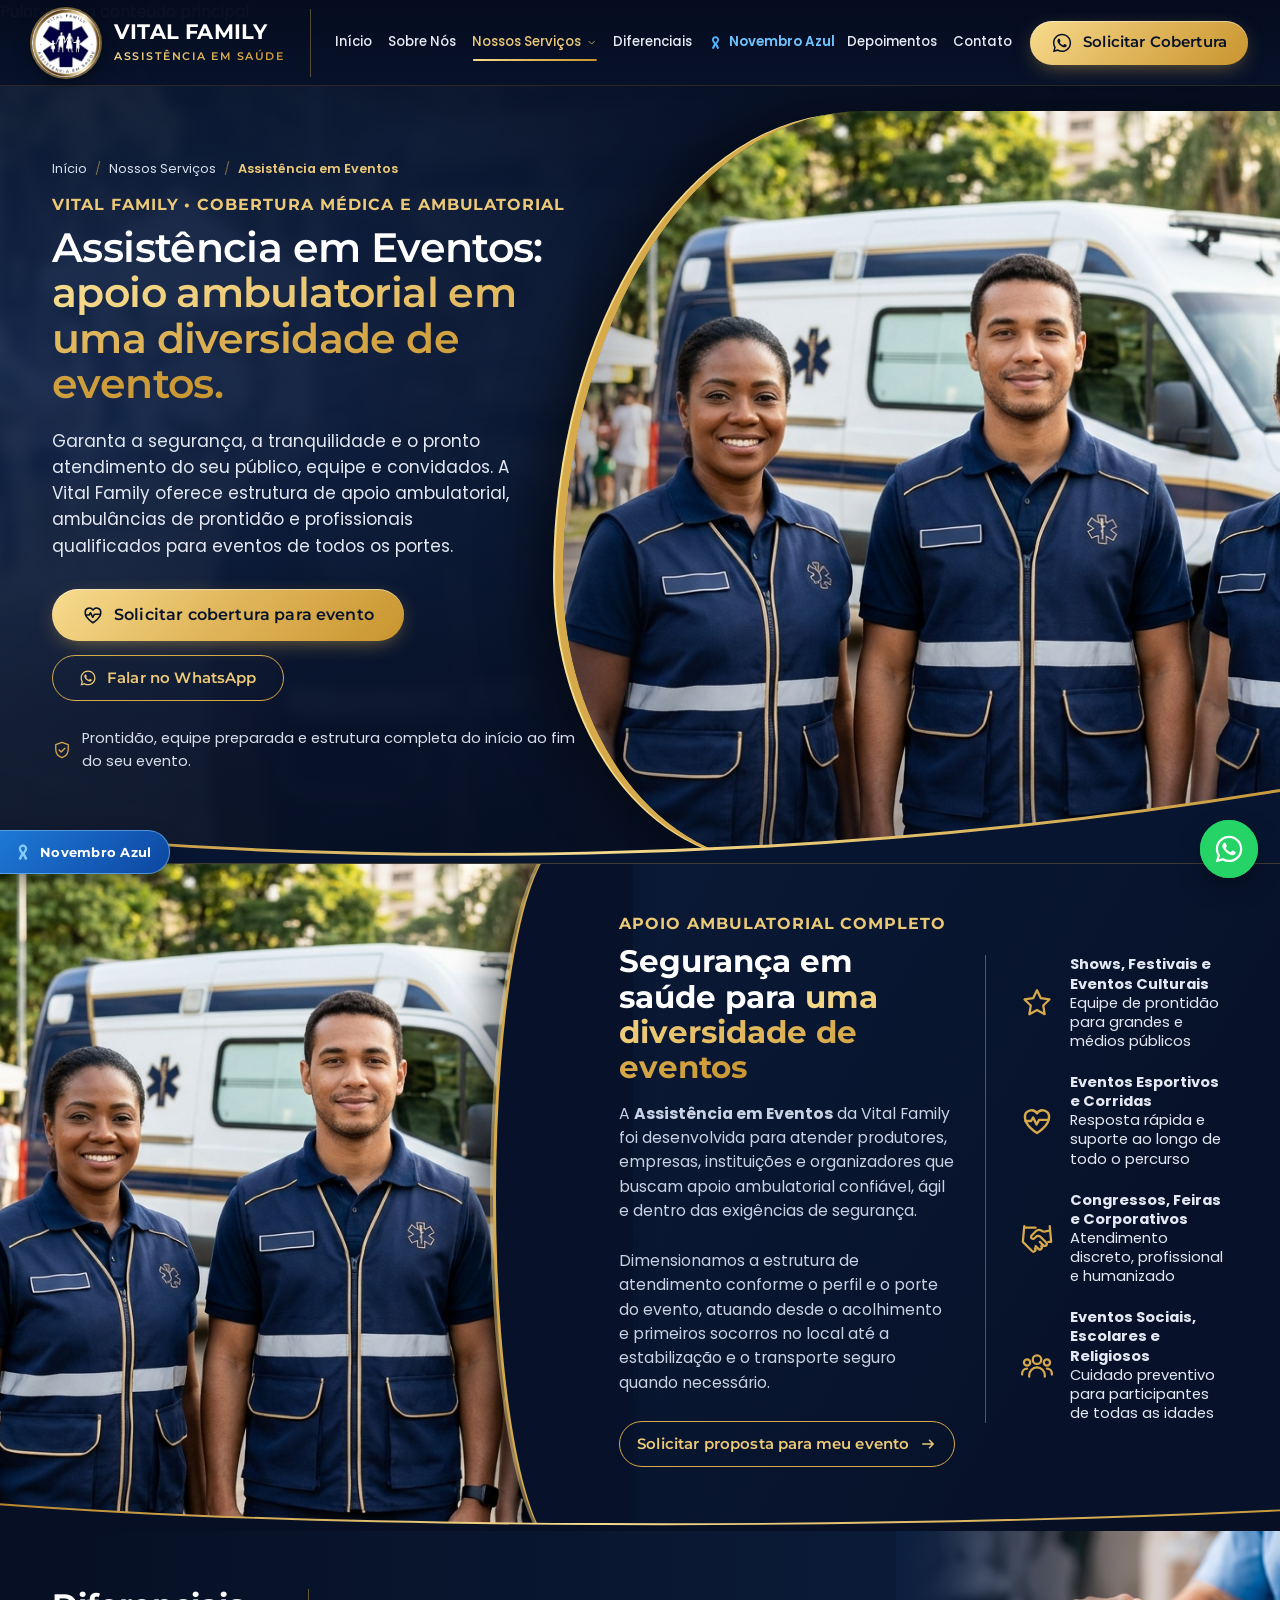
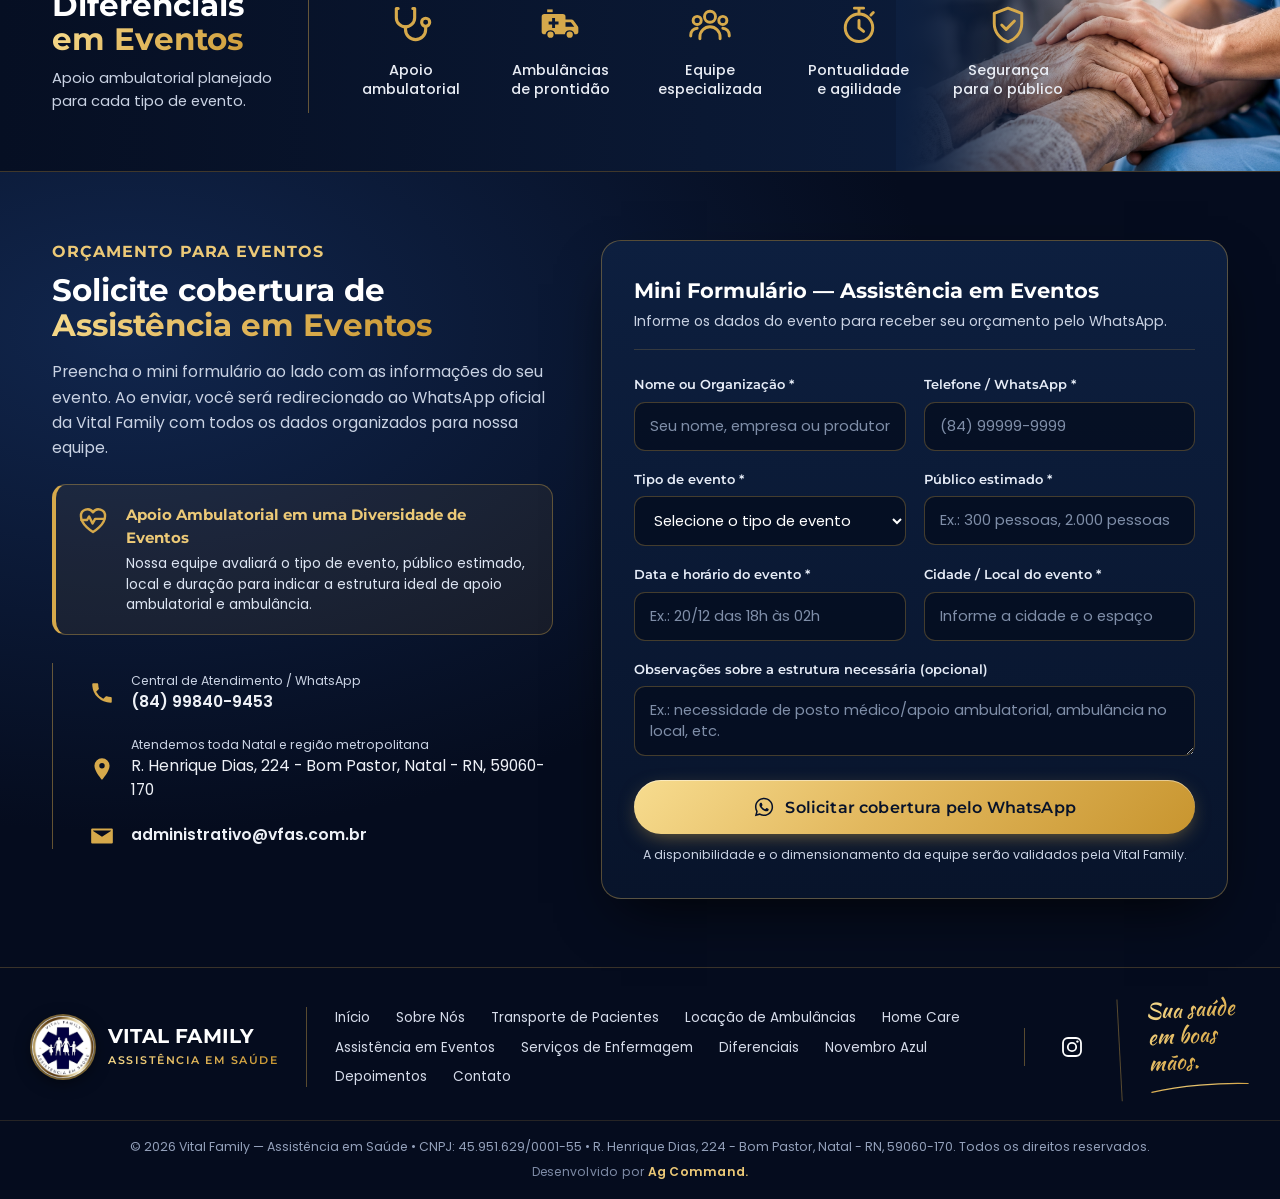
==== commit b49fdfaf: "Add files via upload" ====
--- a/assistencia-em-eventos.html
+++ b/assistencia-em-eventos.html
@@ -146,6 +146,9 @@
     <symbol id="i-ribbon" viewBox="0 0 24 24">
       <path fill="currentColor"
         d="M12 2c-3.1 0-5.6 2.4-5.6 5.4 0 2.1 1.3 4.3 3.2 6.6L6 21.3l3.1 1.2 2.9-5.8 2.9 5.8 3.1-1.2-3.6-7.3c1.9-2.3 3.2-4.5 3.2-6.6C17.6 4.4 15.1 2 12 2Zm0 3c1.5 0 2.6 1.1 2.6 2.4 0 1.2-.9 2.8-2.6 4.8-1.7-2-2.6-3.6-2.6-4.8C9.4 6.1 10.5 5 12 5Z" />
+    </symbol>
+    <symbol id="i-cross" viewBox="0 0 24 24">
+      <path fill="currentColor" d="M9 3h6v6h6v6h-6v6H9v-6H3V9h6V3z" />
     </symbol>
   </svg>
 
@@ -181,6 +184,9 @@
               <li><a href="assistencia-em-eventos.html" class="is-current"><svg>
                     <use href="#i-heart-pulse" />
                   </svg> Assistência em Eventos</a></li>
+              <li><a href="servicos-de-enfermagem.html"><svg>
+                    <use href="#i-cross" />
+                  </svg> Serviços de Enfermagem</a></li>
               <li><a href="index.html#servicos"><svg>
                     <use href="#i-stetho" />
                   </svg> Ver todos os serviços</a></li>
@@ -463,6 +469,7 @@
         <a href="locacao-de-ambulancias.html">Locação de Ambulâncias</a>
         <a href="home-care.html">Home Care</a>
         <a href="assistencia-em-eventos.html">Assistência em Eventos</a>
+        <a href="servicos-de-enfermagem.html">Serviços de Enfermagem</a>
         <a href="index.html#diferenciais">Diferenciais</a>
         <a href="index.html#novembro-azul">Novembro Azul</a>
         <a href="index.html#depoimentos">Depoimentos</a>
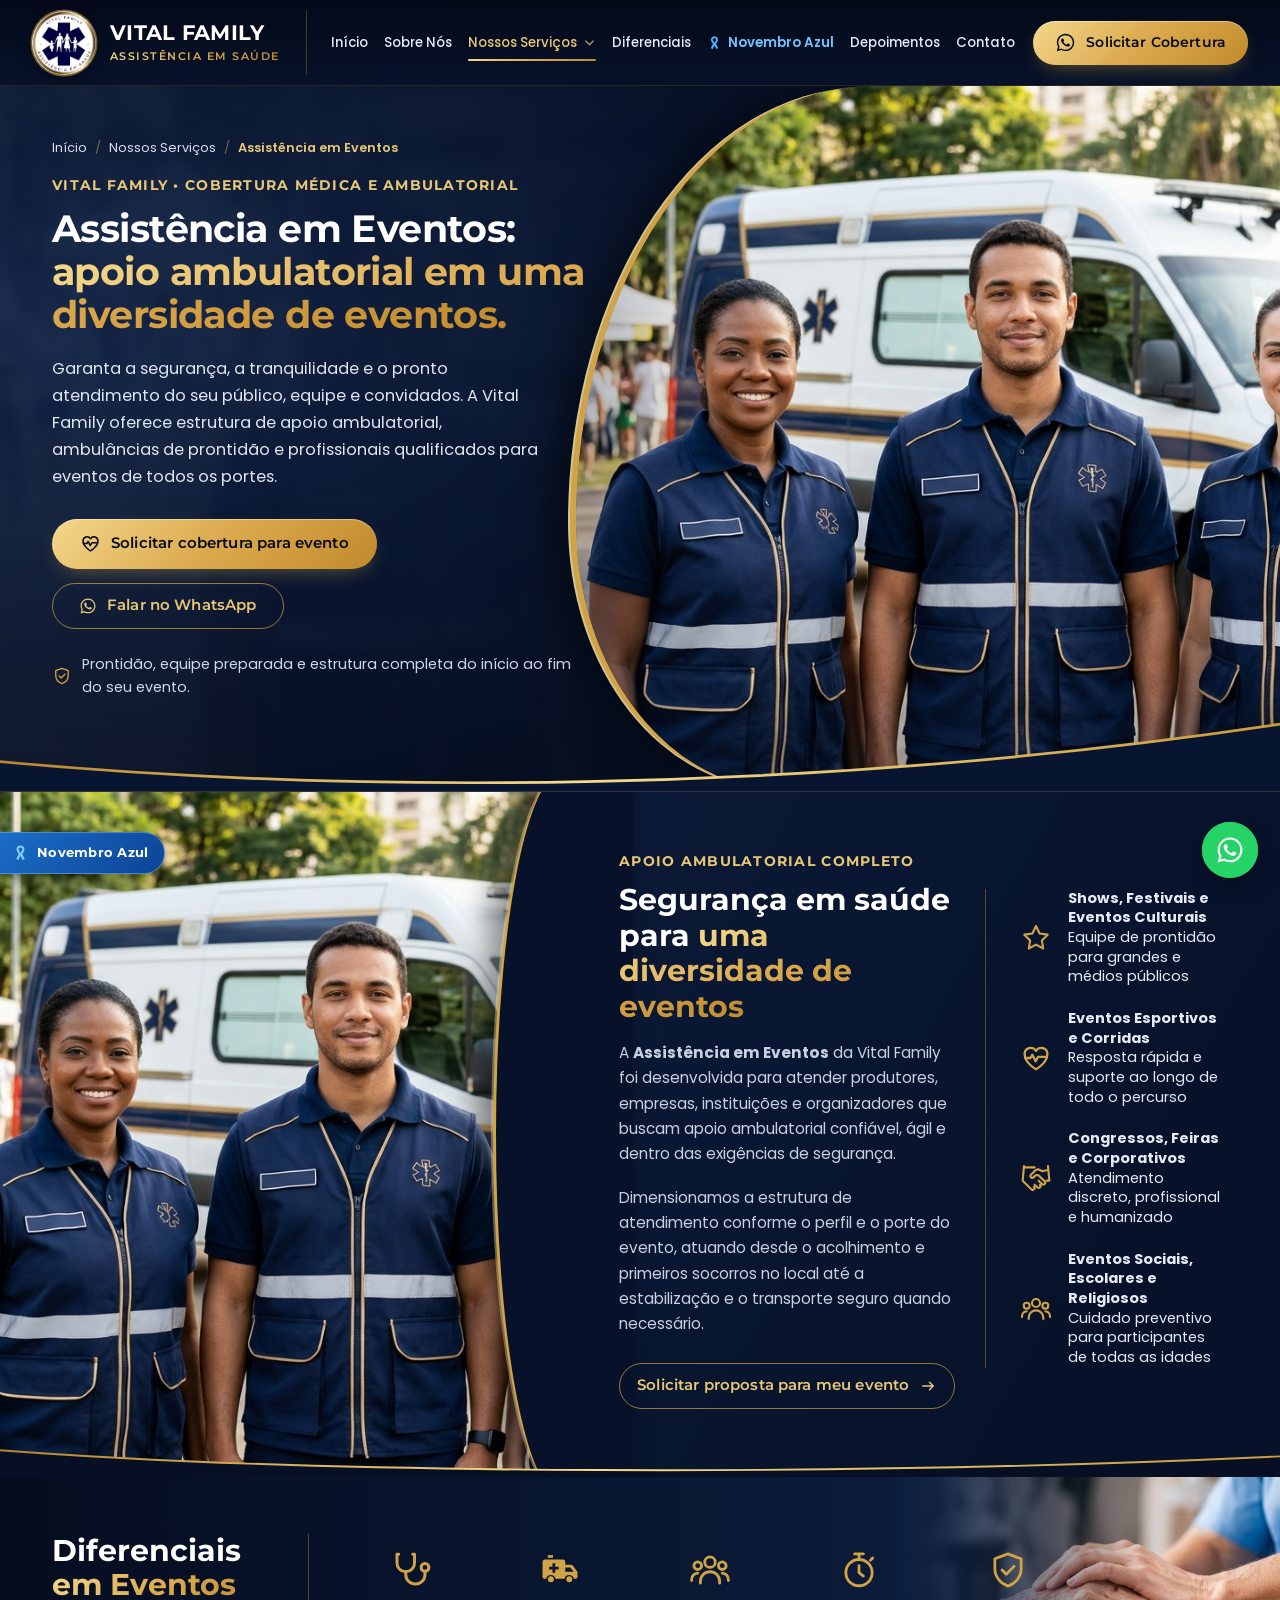
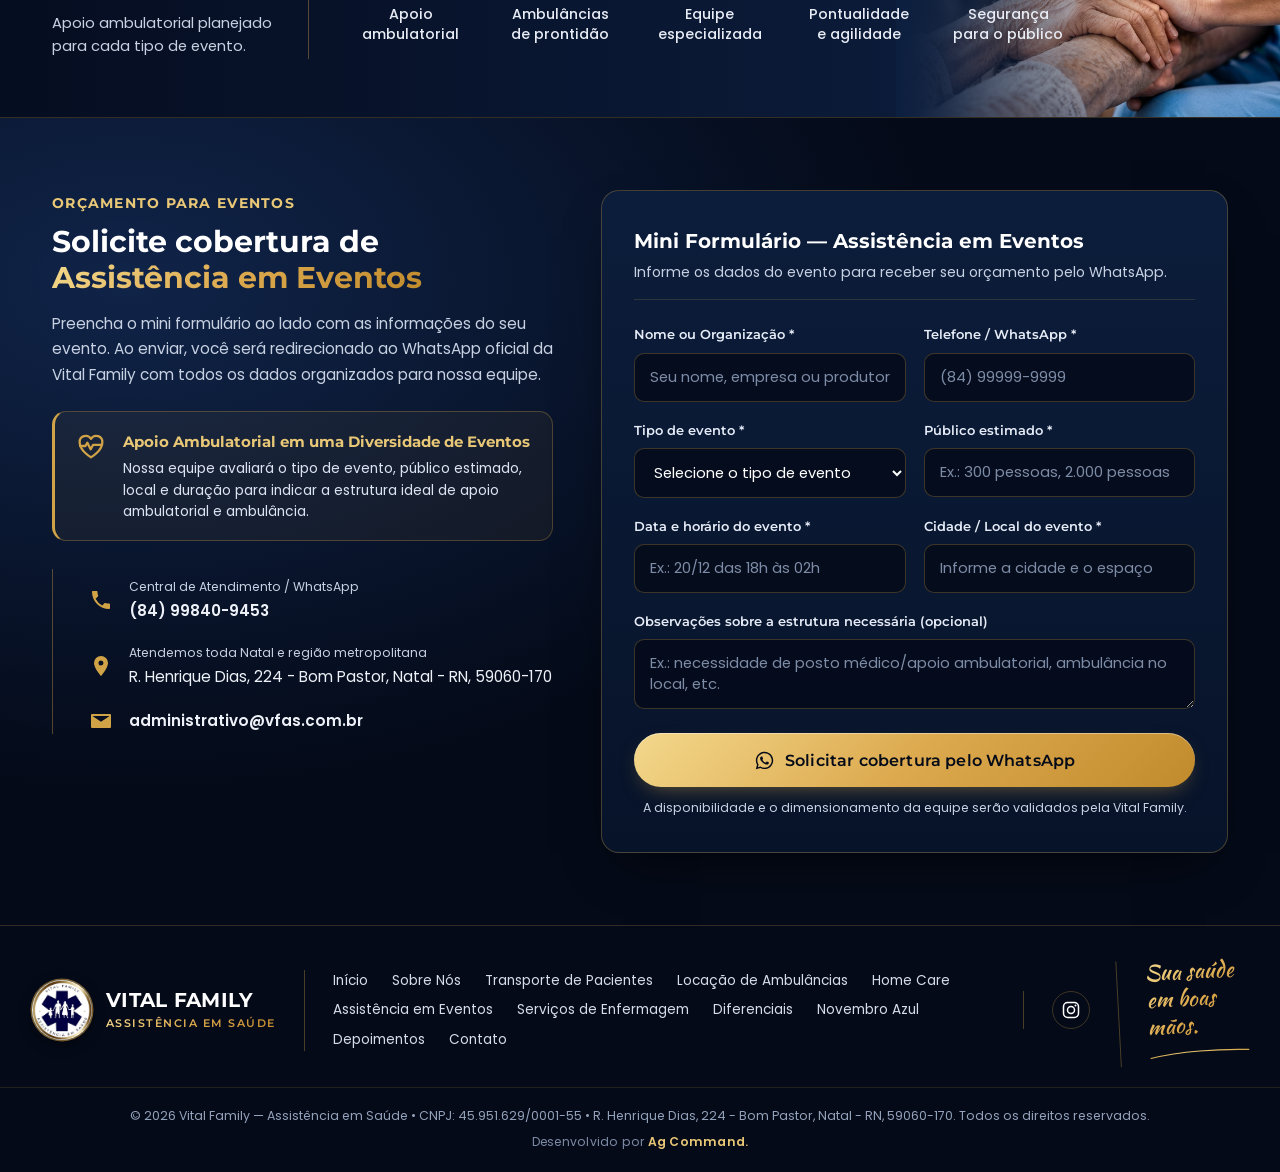
==== commit 31a0ad81: "Add files via upload" ====
--- a/assistencia-em-eventos.html
+++ b/assistencia-em-eventos.html
@@ -8,6 +8,8 @@
   <meta name="description"
     content="Assistência em Eventos: apoio ambulatorial em uma diversidade de eventos com equipe especializada e ambulâncias equipadas da Vital Family.">
   <meta name="theme-color" content="#07122a">
+  <meta name="referrer" content="strict-origin-when-cross-origin">
+  <meta http-equiv="X-Content-Type-Options" content="nosniff">
   <meta property="og:type" content="website">
   <meta property="og:locale" content="pt_BR">
   <meta property="og:title" content="Assistência em Eventos | Vital Family — Assistência em Saúde">
@@ -245,7 +247,7 @@
               </svg> Solicitar cobertura para evento
             </a>
             <a href="https://wa.me/5584998409453?text=Ol%C3%A1!%20Gostaria%20de%20um%20or%C3%A7amento%20para%20Assist%C3%AAncia%20em%20Eventos."
-              target="_blank" rel="noopener" class="btn btn--outline">
+              target="_blank" rel="noopener noreferrer" class="btn btn--outline">
               <svg class="ico">
                 <use href="#i-whatsapp" />
               </svg> Falar no WhatsApp
@@ -397,7 +399,7 @@
           <div class="vf-form__grid">
             <div class="vf-field">
               <label for="ev-responsavel">Nome ou Organização *</label>
-              <input type="text" id="ev-responsavel" name="responsavel" placeholder="Seu nome, empresa ou produtora"
+              <input type="text" id="ev-responsavel" name="responsavel" placeholder="Seu nome, empresa ou produtora" maxlength="120"
                 required>
             </div>
 
@@ -422,22 +424,22 @@
 
             <div class="vf-field">
               <label for="ev-publico">Público estimado *</label>
-              <input type="text" id="ev-publico" name="publico" placeholder="Ex.: 300 pessoas, 2.000 pessoas" required>
+              <input type="text" id="ev-publico" name="publico" placeholder="Ex.: 300 pessoas, 2.000 pessoas" maxlength="100" required>
             </div>
 
             <div class="vf-field">
               <label for="ev-data">Data e horário do evento *</label>
-              <input type="text" id="ev-data" name="data" placeholder="Ex.: 20/12 das 18h às 02h" required>
+              <input type="text" id="ev-data" name="data" placeholder="Ex.: 20/12 das 18h às 02h" maxlength="120" required>
             </div>
 
             <div class="vf-field">
               <label for="ev-local">Cidade / Local do evento *</label>
-              <input type="text" id="ev-local" name="local" placeholder="Informe a cidade e o espaço" required>
+              <input type="text" id="ev-local" name="local" placeholder="Informe a cidade e o espaço" maxlength="160" required>
             </div>
 
             <div class="vf-field vf-field--full">
               <label for="ev-obs">Observações sobre a estrutura necessária (opcional)</label>
-              <textarea id="ev-obs" name="obs" rows="2"
+              <textarea id="ev-obs" name="obs" rows="2" maxlength="500"
                 placeholder="Ex.: necessidade de posto médico/apoio ambulatorial, ambulância no local, etc."></textarea>
             </div>
           </div>
@@ -476,7 +478,7 @@
         <a href="index.html#contato">Contato</a>
       </nav>
       <div class="footer__social">
-        <a href="https://www.instagram.com/vitalfamily.as?dlrf=MWkxdXNpbHBlZmU1bw==" target="_blank" rel="noopener"
+        <a href="https://www.instagram.com/vitalfamily.as?dlrf=MWkxdXNpbHBlZmU1bw==" target="_blank" rel="noopener noreferrer"
           aria-label="Instagram da Vital Family"><svg>
             <use href="#i-instagram" />
           </svg></a>
@@ -503,7 +505,7 @@
     <span>Novembro Azul</span>
   </a>
 
-  <a href="https://wa.me/5584998409453" class="wa-float" target="_blank" rel="noopener"
+  <a href="https://wa.me/5584998409453" class="wa-float" target="_blank" rel="noopener noreferrer"
     aria-label="Conversar no WhatsApp"><svg>
       <use href="#i-whatsapp" />
     </svg></a>
--- a/css/style.css
+++ b/css/style.css
@@ -1,532 +1,3418 @@
 /* =========================================================
    VITAL FAMILY — Assistência em Saúde
+   Folha de estilos institucional refinada
    ========================================================= */
-:root{
-  --navy-950:#050c1e;
-  --navy-900:#07122a;
-  --navy-850:#0a1833;
-  --navy-800:#0d1f3f;
-  --navy-700:#13294f;
-  --gold-100:#f8e3a3;
-  --gold-300:#ecc977;
-  --gold-500:#d6a94b;
-  --gold-700:#b07f27;
-  --gold-grad:linear-gradient(135deg,#f7dc8f 0%,#e2b85e 45%,#c8952f 100%);
-  --gold-line:linear-gradient(90deg,transparent,#d6a94b 20%,#f5d98a 50%,#d6a94b 80%,transparent);
-  --white:#fff;
-  --text-soft:#c9d2e3;
-  --text-dark:#0b1730;
-  --font-head:"Montserrat",system-ui,sans-serif;
-  --font-body:"Poppins",system-ui,sans-serif;
-  --radius:14px;
-  --header-h:86px;
-  --container:1240px;
-  --ease:cubic-bezier(.22,.7,.2,1);
-}
-
-*,*::before,*::after{box-sizing:border-box;margin:0;padding:0}
-html{scroll-behavior:smooth;scroll-padding-top:calc(var(--header-h) - 6px);-webkit-text-size-adjust:100%}
-body{font-family:var(--font-body);color:var(--white);background:var(--navy-900);line-height:1.55;overflow-x:hidden;-webkit-font-smoothing:antialiased}
-img,svg{display:block;max-width:100%}
-a{color:inherit;text-decoration:none}
-ul{list-style:none}
-button{font:inherit;cursor:pointer;border:0;background:none;color:inherit}
-:focus-visible{outline:2px solid var(--gold-300);outline-offset:3px;border-radius:6px}
-
-.container{width:100%;max-width:var(--container);margin-inline:auto;padding-inline:32px}
-.gold-text{background:var(--gold-grad);-webkit-background-clip:text;background-clip:text;color:transparent}
-
-/* icons */
-.ico{width:20px;height:20px;flex:none}
-.ico--gold{color:var(--gold-500)}
-.ico-md{width:26px;height:26px;color:var(--gold-500);flex:none}
-.ico-lg{width:34px;height:34px;color:var(--gold-500);flex:none}
-.ico-xl{width:44px;height:44px;color:var(--gold-500);flex:none}
-
-/* buttons */
-.btn{display:inline-flex;align-items:center;justify-content:center;gap:10px;min-height:52px;padding:12px 30px;border-radius:999px;font-family:var(--font-head);font-weight:600;font-size:1rem;letter-spacing:.01em;transition:transform .3s var(--ease),box-shadow .3s var(--ease),background .3s,color .3s;white-space:nowrap}
-.btn--gold{background:var(--gold-grad);color:var(--navy-900);box-shadow:0 6px 22px -8px rgba(214,169,75,.7),inset 0 1px 0 rgba(255,255,255,.45)}
-.btn--gold:hover{transform:translateY(-2px);box-shadow:0 12px 30px -8px rgba(214,169,75,.85),inset 0 1px 0 rgba(255,255,255,.45)}
-.btn--gold .ico{width:22px;height:22px}
-.btn--sm{min-height:44px;padding:9px 22px;font-size:.92rem}
-.btn--outline{border:1.5px solid var(--gold-500);color:var(--gold-300);min-height:46px;padding:10px 26px;font-size:.95rem}
-.btn--outline:hover{background:var(--gold-grad);color:var(--navy-900);border-color:transparent}
-.btn--outline .ico{width:18px;height:18px;transition:transform .3s}
-.btn--outline:hover .ico{transform:translateX(4px)}
-
-/* ================= HEADER ================= */
-.header{position:fixed;inset:0 0 auto;z-index:200;height:var(--header-h);background:linear-gradient(180deg,rgba(5,12,30,.98),rgba(7,18,42,.95));border-bottom:1px solid rgba(214,169,75,.18);transition:height .35s var(--ease),box-shadow .35s}
-.header.is-scrolled{--header-h:72px;box-shadow:0 10px 30px -12px rgba(0,0,0,.6)}
-.header__inner{height:100%;display:flex;align-items:center;justify-content:space-between;gap:24px;max-width:1320px}
-.brand{display:flex;align-items:center;gap:14px;flex:none;padding-right:26px;border-right:1px solid rgba(214,169,75,.38);position:relative;z-index:220}
-.brand--footer{border-right:0;padding-right:0}
-.brand__logo{width:68px;height:68px;border-radius:50%;object-fit:cover;box-shadow:0 0 0 2px rgba(214,169,75,.55),0 4px 16px rgba(0,0,0,.5);transition:width .35s,height .35s}
-.header.is-scrolled .brand__logo{width:56px;height:56px}
-.brand__text{display:flex;flex-direction:column;line-height:1.15}
-.brand__text strong{font-family:var(--font-head);font-weight:700;font-size:1.55rem;letter-spacing:.01em}
-.brand__text small{font-family:var(--font-head);font-weight:600;font-size:.68rem;letter-spacing:.14em;line-height:1.45;padding-top:2px;margin-top:3px;background:var(--gold-grad);-webkit-background-clip:text;background-clip:text;color:transparent}
-
-.nav{display:flex;align-items:center;gap:28px}
-.nav__list{display:flex;align-items:center;gap:24px}
-.nav__link{position:relative;display:inline-flex;align-items:center;gap:6px;font-size:.88rem;font-weight:500;color:#e6ebf5;padding:8px 0;transition:color .25s;white-space:nowrap}
-.nav__link::after{content:"";position:absolute;left:50%;bottom:0;width:0;height:2px;border-radius:2px;background:var(--gold-grad);transform:translateX(-50%);transition:width .3s var(--ease)}
-.nav__link:hover,.nav__link.is-active{color:var(--gold-300)}
-.nav__link:hover::after,.nav__link.is-active::after{width:100%}
-.nav__link--blue{color:#6ec3ff;font-weight:600}
-.nav__link--blue:hover,.nav__link--blue.is-active{color:#9dd7ff}
-.nav__link--blue::after{background:linear-gradient(90deg,#38a1ff,#85cbff)}
-.ico-ribbon{width:15px;height:15px;color:#4db2ff;flex:none}
-
-.burger{display:none;width:46px;height:46px;border-radius:12px;border:1px solid rgba(214,169,75,.5);background:rgba(10,24,51,.9);position:relative;z-index:220}
-.burger span{position:absolute;left:12px;right:12px;height:2px;border-radius:2px;background:var(--gold-300);transition:transform .35s var(--ease),opacity .2s}
-.burger span:nth-child(1){top:15px}.burger span:nth-child(2){top:22px}.burger span:nth-child(3){top:29px}
-.burger[aria-expanded="true"] span:nth-child(1){transform:translateY(7px) rotate(45deg)}
-.burger[aria-expanded="true"] span:nth-child(2){opacity:0}
-.burger[aria-expanded="true"] span:nth-child(3){transform:translateY(-7px) rotate(-45deg)}
+:root {
+  --navy-950: #040a18;
+  --navy-900: #07122a;
+  --navy-850: #0a1834;
+  --navy-800: #0d1f3f;
+  --navy-700: #13294f;
+  --gold-100: #f8e5ad;
+  --gold-300: #e8c776;
+  --gold-500: #d1a347;
+  --gold-700: #a87923;
+  --gold-grad: linear-gradient(135deg, #f3d88c 0%, #dca94e 50%, #c18b2c 100%);
+  --gold-line: linear-gradient(90deg, transparent, rgba(209, 163, 71, .75) 25%, #f3d88c 50%, rgba(209, 163, 71, .75) 75%, transparent);
+  --white: #ffffff;
+  --text-soft: #c7d1e2;
+  --text-muted: #93a1ba;
+  --text-dark: #0b1730;
+  --font-head: "Montserrat", system-ui, -apple-system, sans-serif;
+  --font-body: "Poppins", system-ui, -apple-system, sans-serif;
+  --radius: 14px;
+  --header-h: 86px;
+  --container: 1240px;
+  --ease: cubic-bezier(.22, .7, .2, 1);
+}
+
+*,
+*::before,
+*::after {
+  box-sizing: border-box;
+  margin: 0;
+  padding: 0;
+}
+
+html {
+  scroll-behavior: smooth;
+  scroll-padding-top: calc(var(--header-h) - 6px);
+  -webkit-text-size-adjust: 100%;
+}
+
+body {
+  font-family: var(--font-body);
+  color: var(--white);
+  background: var(--navy-900);
+  line-height: 1.6;
+  overflow-x: hidden;
+  -webkit-font-smoothing: antialiased;
+  text-rendering: optimizeLegibility;
+}
+
+img,
+svg {
+  display: block;
+  max-width: 100%;
+}
+
+a {
+  color: inherit;
+  text-decoration: none;
+}
+
+ul {
+  list-style: none;
+}
+
+button {
+  font: inherit;
+  cursor: pointer;
+  border: 0;
+  background: none;
+  color: inherit;
+}
+
+:focus-visible {
+  outline: 2px solid var(--gold-300);
+  outline-offset: 3px;
+  border-radius: 6px;
+}
+
+/* Skip to content (Accessibility) */
+.skip-link {
+  position: fixed;
+  top: -100px;
+  left: 16px;
+  z-index: 999;
+  padding: 10px 18px;
+  border-radius: 8px;
+  background: var(--gold-grad);
+  color: var(--navy-950);
+  font-family: var(--font-head);
+  font-weight: 700;
+  font-size: .88rem;
+  transition: top .2s;
+}
+
+.skip-link:focus {
+  top: 14px;
+}
+
+.container {
+  width: 100%;
+  max-width: var(--container);
+  margin-inline: auto;
+  padding-inline: 32px;
+}
+
+.gold-text {
+  background: var(--gold-grad);
+  -webkit-background-clip: text;
+  background-clip: text;
+  color: transparent;
+}
+
+/* ================= ICONS ================= */
+.ico {
+  width: 20px;
+  height: 20px;
+  flex: none;
+}
+
+.ico--gold {
+  color: var(--gold-500);
+}
+
+.ico-md {
+  width: 24px;
+  height: 24px;
+  color: var(--gold-500);
+  flex: none;
+}
+
+.ico-lg {
+  width: 32px;
+  height: 32px;
+  color: var(--gold-500);
+  flex: none;
+}
+
+.ico-xl {
+  width: 42px;
+  height: 42px;
+  color: var(--gold-500);
+  flex: none;
+}
+
+/* ================= BUTTONS ================= */
+.btn {
+  display: inline-flex;
+  align-items: center;
+  justify-content: center;
+  gap: 10px;
+  min-height: 50px;
+  padding: 12px 28px;
+  border-radius: 999px;
+  font-family: var(--font-head);
+  font-weight: 600;
+  font-size: .96rem;
+  letter-spacing: .01em;
+  transition: transform .28s var(--ease), box-shadow .28s var(--ease), background .28s, color .28s, border-color .28s;
+  white-space: nowrap;
+}
+
+.btn--gold {
+  background: var(--gold-grad);
+  color: var(--navy-950);
+  box-shadow: 0 8px 22px -10px rgba(209, 163, 71, .6), inset 0 1px 0 rgba(255, 255, 255, .4);
+}
+
+.btn--gold:hover {
+  transform: translateY(-2px);
+  box-shadow: 0 12px 28px -8px rgba(209, 163, 71, .75), inset 0 1px 0 rgba(255, 255, 255, .45);
+}
+
+.btn--gold .ico {
+  width: 21px;
+  height: 21px;
+}
+
+.btn--sm {
+  min-height: 44px;
+  padding: 9px 22px;
+  font-size: .9rem;
+}
+
+.btn--outline {
+  border: 1.5px solid rgba(209, 163, 71, .7);
+  color: var(--gold-300);
+  min-height: 46px;
+  padding: 10px 26px;
+  font-size: .93rem;
+}
+
+.btn--outline:hover {
+  background: var(--gold-grad);
+  color: var(--navy-950);
+  border-color: transparent;
+}
+
+.btn--outline .ico {
+  width: 18px;
+  height: 18px;
+  transition: transform .28s var(--ease);
+}
+
+.btn--outline:hover .ico {
+  transform: translateX(4px);
+}
+
+.btn--full {
+  width: 100%;
+  justify-content: center;
+}
+
+/* ================= HEADER & NAVIGATION ================= */
+.header {
+  position: fixed;
+  inset: 0 0 auto;
+  z-index: 200;
+  height: var(--header-h);
+  background: linear-gradient(180deg, rgba(4, 10, 24, .98), rgba(7, 18, 42, .96));
+  border-bottom: 1px solid rgba(209, 163, 71, .18);
+  transition: height .32s var(--ease), box-shadow .32s;
+}
+
+.header.is-scrolled {
+  --header-h: 74px;
+  box-shadow: 0 10px 30px -14px rgba(0, 0, 0, .65);
+}
+
+.header__inner {
+  height: 100%;
+  display: flex;
+  align-items: center;
+  justify-content: space-between;
+  gap: 24px;
+  max-width: 1320px;
+}
+
+.brand {
+  display: flex;
+  align-items: center;
+  gap: 14px;
+  flex: none;
+  padding-right: 26px;
+  border-right: 1px solid rgba(209, 163, 71, .32);
+  position: relative;
+  z-index: 220;
+}
+
+.brand--footer {
+  border-right: 0;
+  padding-right: 0;
+}
+
+.brand__logo {
+  width: 64px;
+  height: 64px;
+  border-radius: 50%;
+  object-fit: cover;
+  box-shadow: 0 0 0 1.5px rgba(209, 163, 71, .55), 0 4px 14px rgba(0, 0, 0, .45);
+  transition: width .32s var(--ease), height .32s var(--ease);
+}
+
+.header.is-scrolled .brand__logo {
+  width: 54px;
+  height: 54px;
+}
+
+.brand__text {
+  display: flex;
+  flex-direction: column;
+  line-height: 1.15;
+}
+
+.brand__text strong {
+  font-family: var(--font-head);
+  font-weight: 700;
+  font-size: 1.48rem;
+  letter-spacing: .015em;
+}
+
+.brand__text small {
+  font-family: var(--font-head);
+  font-weight: 600;
+  font-size: .66rem;
+  letter-spacing: .14em;
+  line-height: 1.5;
+  padding-top: 2px;
+  margin-top: 2px;
+  background: var(--gold-grad);
+  -webkit-background-clip: text;
+  background-clip: text;
+  color: transparent;
+}
+
+.nav {
+  display: flex;
+  align-items: center;
+  gap: 26px;
+}
+
+.nav__list {
+  display: flex;
+  align-items: center;
+  gap: 22px;
+}
+
+.nav__link {
+  position: relative;
+  display: inline-flex;
+  align-items: center;
+  gap: 6px;
+  font-size: .88rem;
+  font-weight: 500;
+  color: #e6ebf5;
+  padding: 8px 0;
+  transition: color .25s;
+  white-space: nowrap;
+}
+
+.nav__link::after {
+  content: "";
+  position: absolute;
+  left: 50%;
+  bottom: 0;
+  width: 0;
+  height: 2px;
+  border-radius: 2px;
+  background: var(--gold-grad);
+  transform: translateX(-50%);
+  transition: width .28s var(--ease);
+}
+
+.nav__link:hover,
+.nav__link.is-active {
+  color: var(--gold-300);
+}
+
+.nav__link:hover::after,
+.nav__link.is-active::after {
+  width: 100%;
+}
+
+.nav__link--blue {
+  color: #72c4ff;
+  font-weight: 600;
+}
+
+.nav__link--blue:hover,
+.nav__link--blue.is-active {
+  color: #a3daff;
+}
+
+.nav__link--blue::after {
+  background: linear-gradient(90deg, #38a1ff, #85cbff);
+}
+
+.ico-ribbon {
+  width: 15px;
+  height: 15px;
+  color: #4db2ff;
+  flex: none;
+}
+
+/* Submenu */
+.nav__item--has-sub {
+  position: relative;
+}
+
+.ico-caret {
+  width: 13px;
+  height: 13px;
+  transform: rotate(90deg);
+  transition: transform .25s var(--ease);
+  opacity: .8;
+}
+
+.nav__item--has-sub:hover .ico-caret,
+.nav__item--has-sub:focus-within .ico-caret {
+  transform: rotate(270deg);
+}
+
+.nav__sub {
+  position: absolute;
+  top: 100%;
+  left: 50%;
+  transform: translate(-50%, 10px);
+  min-width: 280px;
+  padding: 8px;
+  border-radius: 12px;
+  background: linear-gradient(180deg, #0b1c3d, #061126);
+  border: 1px solid rgba(209, 163, 71, .32);
+  box-shadow: 0 18px 40px -12px rgba(0, 0, 0, .85);
+  opacity: 0;
+  visibility: hidden;
+  pointer-events: none;
+  transition: opacity .22s var(--ease), transform .22s var(--ease), visibility .22s;
+  z-index: 230;
+}
+
+.nav__item--has-sub:hover .nav__sub,
+.nav__item--has-sub:focus-within .nav__sub {
+  opacity: 1;
+  visibility: visible;
+  pointer-events: auto;
+  transform: translate(-50%, 0);
+}
+
+.nav__sub li+li {
+  margin-top: 2px;
+}
+
+.nav__sub a {
+  display: flex;
+  align-items: center;
+  gap: 10px;
+  padding: 10px 14px;
+  border-radius: 8px;
+  font-family: var(--font-head);
+  font-size: .85rem;
+  font-weight: 600;
+  color: #e6ebf5;
+  transition: background .2s, color .2s;
+}
+
+.nav__sub a svg {
+  width: 17px;
+  height: 17px;
+  color: var(--gold-300);
+  flex: none;
+}
+
+.nav__sub a:hover,
+.nav__sub a.is-current {
+  background: rgba(209, 163, 71, .14);
+  color: var(--gold-300);
+}
+
+.burger {
+  display: none;
+  width: 46px;
+  height: 46px;
+  border-radius: 12px;
+  border: 1px solid rgba(209, 163, 71, .45);
+  background: rgba(10, 24, 51, .9);
+  position: relative;
+  z-index: 220;
+}
+
+.burger span {
+  position: absolute;
+  left: 12px;
+  right: 12px;
+  height: 2px;
+  border-radius: 2px;
+  background: var(--gold-300);
+  transition: transform .32s var(--ease), opacity .2s;
+}
+
+.burger span:nth-child(1) {
+  top: 15px;
+}
+
+.burger span:nth-child(2) {
+  top: 22px;
+}
+
+.burger span:nth-child(3) {
+  top: 29px;
+}
+
+.burger[aria-expanded="true"] span:nth-child(1) {
+  transform: translateY(7px) rotate(45deg);
+}
+
+.burger[aria-expanded="true"] span:nth-child(2) {
+  opacity: 0;
+}
+
+.burger[aria-expanded="true"] span:nth-child(3) {
+  transform: translateY(-7px) rotate(-45deg);
+}
 
 /* ================= HERO ================= */
-.hero{position:relative;min-height:clamp(600px,48vw,720px);padding-top:var(--header-h);display:flex;align-items:center;overflow:hidden;background:radial-gradient(120% 90% at 0% 40%,#13284f 0%,var(--navy-900) 55%,var(--navy-950) 100%)}
-.hero__bg{position:absolute;inset:0;background:url("../assets/img/hero.jpg") left center/cover no-repeat;opacity:.12;filter:blur(6px) grayscale(.4);transform:scale(1.1)}
-.hero__bg::after{content:"";position:absolute;inset:0;background:linear-gradient(90deg,rgba(7,18,42,.4),rgba(7,18,42,.95) 55%)}
-.hero__media{position:absolute;top:calc(var(--header-h) + 0px);right:0;bottom:0;width:56%;z-index:1}
-.hero__frame{position:absolute;inset:0;border-top-left-radius:42% 62%;border-bottom-left-radius:30% 38%;overflow:hidden;box-shadow:-10px 0 0 -2px var(--gold-500),-12px 0 0 -2px #f6dc8e,-30px 0 60px -10px rgba(0,0,0,.6)}
-.hero__frame::before{content:"";position:absolute;inset:0;z-index:1;background:linear-gradient(90deg,rgba(7,18,42,.35),transparent 22%),linear-gradient(0deg,rgba(7,18,42,.35),transparent 18%);pointer-events:none}
-.hero__frame img{width:100%;height:100%;object-fit:cover;object-position:35% 30%}
-.hero__inner{position:relative;z-index:2;padding-block:48px 90px}
-.hero__content{max-width:540px}
-.hero__content--framed{padding-block:28px 18px}
-.hero__content--framed .eyebrow{font-size:1.05rem;letter-spacing:.1em;margin-bottom:14px}
-.hero__content--framed .hero__title{font-size:clamp(2.35rem,4vw,3.65rem);line-height:1.12;margin-bottom:32px}
-.hero__content--framed .hero__safe{margin-top:28px;font-size:.96rem}
-.eyebrow{display:inline-block;font-family:var(--font-head);font-weight:700;font-size:1rem;letter-spacing:.06em;color:var(--gold-300);margin-bottom:8px}
-.hero__title{font-family:var(--font-head);font-weight:600;font-size:clamp(2.1rem,3.6vw,3.35rem);line-height:1.1;letter-spacing:-.015em;margin-bottom:22px}
-.hero__lead{font-size:1.06rem;color:#e3e8f2;max-width:470px;margin-bottom:30px}
-.hero__safe{display:flex;align-items:center;gap:10px;margin-top:26px;font-size:.92rem;color:#d7deeb}
-.hero__swoosh{position:absolute;left:0;right:0;bottom:-1px;width:100%;height:clamp(40px,6vw,90px);z-index:3}
+.hero {
+  position: relative;
+  min-height: clamp(580px, 47vw, 700px);
+  padding-top: var(--header-h);
+  display: flex;
+  align-items: center;
+  overflow: hidden;
+  background: radial-gradient(110% 90% at 0% 40%, #12264b 0%, var(--navy-900) 55%, var(--navy-950) 100%);
+}
+
+.hero__bg {
+  position: absolute;
+  inset: 0;
+  background: url("../assets/img/hero.jpg") left center/cover no-repeat;
+  opacity: .1;
+  filter: blur(6px) grayscale(.4);
+  transform: scale(1.08);
+}
+
+.hero__bg::after {
+  content: "";
+  position: absolute;
+  inset: 0;
+  background: linear-gradient(90deg, rgba(7, 18, 42, .45), rgba(7, 18, 42, .96) 55%);
+}
+
+.hero__media {
+  position: absolute;
+  top: var(--header-h);
+  right: 0;
+  bottom: 0;
+  width: 55%;
+  z-index: 1;
+}
+
+.hero__frame {
+  position: absolute;
+  inset: 0;
+  border-top-left-radius: 42% 62%;
+  border-bottom-left-radius: 30% 38%;
+  overflow: hidden;
+  box-shadow: -8px 0 0 -2px var(--gold-500), -10px 0 0 -2px rgba(248, 229, 173, .85), -28px 0 54px -12px rgba(0, 0, 0, .65);
+}
+
+.hero__frame::before {
+  content: "";
+  position: absolute;
+  inset: 0;
+  z-index: 1;
+  background: linear-gradient(90deg, rgba(7, 18, 42, .32), transparent 22%), linear-gradient(0deg, rgba(7, 18, 42, .32), transparent 18%);
+  pointer-events: none;
+}
+
+.hero__frame img {
+  width: 100%;
+  height: 100%;
+  object-fit: cover;
+  object-position: 35% 30%;
+}
+
+.hero__inner {
+  position: relative;
+  z-index: 2;
+  padding-block: 52px 92px;
+}
+
+.hero__content {
+  max-width: 540px;
+}
+
+.hero__content--framed {
+  padding-block: 24px 16px;
+}
+
+.hero__content--framed .eyebrow {
+  font-size: .95rem;
+  letter-spacing: .12em;
+  margin-bottom: 14px;
+}
+
+.hero__content--framed .hero__title {
+  font-size: clamp(2.25rem, 3.8vw, 3.45rem);
+  line-height: 1.14;
+  margin-bottom: 30px;
+}
+
+.hero__content--framed .hero__safe {
+  margin-top: 26px;
+  font-size: .94rem;
+}
+
+.eyebrow {
+  display: inline-block;
+  font-family: var(--font-head);
+  font-weight: 700;
+  font-size: .88rem;
+  letter-spacing: .09em;
+  text-transform: uppercase;
+  color: var(--gold-300);
+  margin-bottom: 10px;
+}
+
+.hero__title {
+  font-family: var(--font-head);
+  font-weight: 700;
+  font-size: clamp(2.05rem, 3.5vw, 3.2rem);
+  line-height: 1.12;
+  letter-spacing: -.015em;
+  margin-bottom: 20px;
+}
+
+.hero--sub .hero__title {
+  font-size: clamp(1.9rem, 3vw, 2.75rem);
+}
+
+.hero__lead {
+  font-size: 1.02rem;
+  color: #dfe6f2;
+  max-width: 490px;
+  margin-bottom: 28px;
+  line-height: 1.65;
+}
+
+.hero__actions {
+  display: flex;
+  flex-wrap: wrap;
+  gap: 14px;
+}
+
+.hero__safe {
+  display: flex;
+  align-items: center;
+  gap: 10px;
+  margin-top: 24px;
+  font-size: .9rem;
+  color: #cfd8e8;
+}
+
+.hero__swoosh {
+  position: absolute;
+  left: 0;
+  right: 0;
+  bottom: -1px;
+  width: 100%;
+  height: clamp(38px, 5.5vw, 84px);
+  z-index: 3;
+}
+
+/* Breadcrumb */
+.breadcrumb {
+  display: flex;
+  flex-wrap: wrap;
+  align-items: center;
+  gap: 8px;
+  font-size: .8rem;
+  color: var(--text-soft);
+  margin-bottom: 14px;
+}
+
+.breadcrumb a {
+  color: #d8e0ef;
+  transition: color .2s;
+}
+
+.breadcrumb a:hover {
+  color: var(--gold-300);
+}
+
+.breadcrumb span {
+  color: rgba(209, 163, 71, .55);
+}
+
+.breadcrumb strong {
+  color: var(--gold-300);
+  font-weight: 600;
+}
+
+/* ================= FULL-WIDTH MARQUEE LETREIRO ================= */
+.svc-marquee {
+  position: relative;
+  z-index: 5;
+  width: 100%;
+  overflow: hidden;
+  padding: 15px 0;
+  border-radius: 0;
+  background: linear-gradient(90deg, #040a18 0%, #0a1b39 30%, #0f254d 50%, #0a1b39 70%, #040a18 100%);
+  border-top: 1px solid rgba(209, 163, 71, .5);
+  border-bottom: 1px solid rgba(209, 163, 71, .5);
+  box-shadow: 0 10px 28px -12px rgba(0, 0, 0, .85);
+}
+
+.svc-marquee::before,
+.svc-marquee::after {
+  content: "";
+  position: absolute;
+  top: 0;
+  bottom: 0;
+  width: clamp(36px, 6vw, 110px);
+  z-index: 2;
+  pointer-events: none;
+}
+
+.svc-marquee::before {
+  left: 0;
+  background: linear-gradient(90deg, #040a18, transparent);
+}
+
+.svc-marquee::after {
+  right: 0;
+  background: linear-gradient(270deg, #040a18, transparent);
+}
+
+.svc-marquee__track {
+  display: flex;
+  width: max-content;
+  animation: svcMarquee 36s linear infinite;
+}
+
+.svc-marquee:hover .svc-marquee__track {
+  animation-play-state: paused;
+}
+
+.svc-marquee__group {
+  display: flex;
+  align-items: center;
+  gap: 42px;
+  padding-right: 42px;
+}
+
+.svc-marquee__item {
+  display: inline-flex;
+  align-items: center;
+  gap: 11px;
+  font-family: var(--font-head);
+  font-weight: 600;
+  font-size: .9rem;
+  letter-spacing: .06em;
+  text-transform: uppercase;
+  color: #eef3fb;
+  white-space: nowrap;
+  transition: color .25s;
+}
+
+.svc-marquee__item svg {
+  width: 21px;
+  height: 21px;
+  padding: 3.5px;
+  border-radius: 5px;
+  background: rgba(209, 163, 71, .12);
+  border: 1px solid rgba(209, 163, 71, .38);
+  color: var(--gold-300);
+  flex: none;
+}
+
+.svc-marquee__item:hover {
+  color: var(--gold-300);
+}
+
+.svc-marquee__dot {
+  color: var(--gold-500);
+  font-size: .8rem;
+  user-select: none;
+  opacity: .75;
+}
+
+@keyframes svcMarquee {
+  0% {
+    transform: translate3d(0, 0, 0);
+  }
+
+  100% {
+    transform: translate3d(-50%, 0, 0);
+  }
+}
 
 /* ================= SECTION HEADS ================= */
-.section-head{text-align:center;margin-bottom:34px}
-.section-title{position:relative;display:inline-block;font-family:var(--font-head);font-weight:700;font-size:clamp(1.8rem,2.6vw,2.4rem);line-height:1.15}
-.section-title--line-right::after{content:"";position:absolute;top:55%;left:calc(100% + 18px);width:clamp(60px,9vw,140px);height:2px;background:linear-gradient(90deg,var(--gold-500),transparent)}
-.section-title--lines::before,.section-title--lines::after{content:"";position:absolute;top:55%;width:clamp(50px,10vw,150px);height:2px}
-.section-title--lines::before{right:calc(100% + 18px);background:linear-gradient(270deg,var(--gold-500),transparent)}
-.section-title--lines::after{left:calc(100% + 18px);background:linear-gradient(90deg,var(--gold-500),transparent)}
-.section-title--dark{color:var(--text-dark)}
-.section-sub{margin-top:6px;font-size:1.05rem;color:var(--text-soft)}
-.section-sub--dark{color:#2b3650}
-
-/* ================= SERVICES & MARQUEE LETREIRO ================= */
-.svc-marquee{position:relative;z-index:5;width:100%;overflow:hidden;padding:16px 0;border-radius:0;background:linear-gradient(90deg,#040a18 0%,#0b1d3d 30%,#102752 50%,#0b1d3d 70%,#040a18 100%);border-top:1.5px solid rgba(214,169,75,.65);border-bottom:1.5px solid rgba(214,169,75,.65);box-shadow:0 14px 36px -10px rgba(0,0,0,.9),inset 0 1px 0 rgba(248,227,163,.22),inset 0 -1px 0 rgba(248,227,163,.18)}
-.svc-marquee::before,.svc-marquee::after{content:"";position:absolute;top:0;bottom:0;width:clamp(40px,7vw,120px);z-index:2;pointer-events:none}
-.svc-marquee::before{left:0;background:linear-gradient(90deg,#040a18,transparent)}
-.svc-marquee::after{right:0;background:linear-gradient(270deg,#040a18,transparent)}
-.svc-marquee__track{display:flex;width:max-content;animation:svcMarquee 34s linear infinite}
-.svc-marquee:hover .svc-marquee__track{animation-play-state:paused}
-.svc-marquee__group{display:flex;align-items:center;gap:40px;padding-right:40px}
-.svc-marquee__item{display:inline-flex;align-items:center;gap:12px;font-family:var(--font-head);font-weight:700;font-size:.96rem;letter-spacing:.06em;text-transform:uppercase;color:#f3f6fc;white-space:nowrap;transition:color .25s,transform .25s}
-.svc-marquee__item svg{width:22px;height:22px;padding:4px;border-radius:6px;background:rgba(214,169,75,.14);border:1px solid rgba(214,169,75,.45);color:var(--gold-300);flex:none}
-.svc-marquee__item:hover{color:var(--gold-300);transform:translateY(-1px)}
-.svc-marquee__dot{color:var(--gold-500);font-size:.9rem;user-select:none;opacity:.85}
-@keyframes svcMarquee{0%{transform:translate3d(0,0,0)}100%{transform:translate3d(-50%,0,0)}}
-.services{position:relative;padding:38px 0 56px;background:radial-gradient(80% 60% at 50% 0%,#0f2246 0%,var(--navy-900) 60%),var(--navy-900)}
-.services__grid{display:grid;grid-template-columns:repeat(4,1fr);gap:20px}
-.svc-card{position:relative;display:flex;flex-direction:column;align-items:center;text-align:center;padding:0 0 24px;border-radius:var(--radius);background:linear-gradient(180deg,#0f2142 0%,#0a1834 100%);border:1px solid rgba(214,169,75,.28);box-shadow:0 18px 40px -22px rgba(0,0,0,.8);transition:transform .4s var(--ease),border-color .4s,box-shadow .4s}
-.svc-card:hover{transform:translateY(-6px);border-color:rgba(236,201,119,.7);box-shadow:0 26px 50px -22px rgba(0,0,0,.9),0 0 0 1px rgba(214,169,75,.2)}
-.svc-card__media{width:100%;aspect-ratio:16/10;border-radius:var(--radius) var(--radius) 0 0;overflow:hidden}
-.svc-card__media img{width:100%;height:100%;object-fit:cover;transition:transform .7s var(--ease)}
-.svc-card:hover .svc-card__media img{transform:scale(1.06)}
-.svc-card__icon{display:grid;place-items:center;width:58px;height:58px;margin-top:-30px;margin-bottom:12px;border-radius:50%;background:radial-gradient(circle at 40% 30%,#1a2c50,#081329);border:2px solid var(--gold-500);box-shadow:0 0 0 3px rgba(8,19,41,.85),0 6px 16px rgba(0,0,0,.5);color:var(--gold-300);position:relative;z-index:1}
-.svc-card__icon svg{width:30px;height:30px}
-.svc-card h3{font-family:var(--font-head);font-weight:700;font-size:1.06rem;line-height:1.25;margin-bottom:10px;padding-inline:12px;min-height:2.5em;display:flex;align-items:center}
-.svc-card p{font-size:.86rem;color:var(--text-soft);line-height:1.45;padding-inline:16px;max-width:220px}
+.section-head {
+  text-align: center;
+  margin-bottom: 40px;
+}
+
+.section-title {
+  position: relative;
+  display: inline-block;
+  font-family: var(--font-head);
+  font-weight: 700;
+  font-size: clamp(1.75rem, 2.5vw, 2.35rem);
+  line-height: 1.18;
+  letter-spacing: -.01em;
+}
+
+.section-title--line-right::after {
+  content: "";
+  position: absolute;
+  top: 55%;
+  left: calc(100% + 18px);
+  width: clamp(60px, 8vw, 130px);
+  height: 1.5px;
+  background: linear-gradient(90deg, var(--gold-500), transparent);
+}
+
+.section-title--lines::before,
+.section-title--lines::after {
+  content: "";
+  position: absolute;
+  top: 55%;
+  width: clamp(50px, 9vw, 140px);
+  height: 1.5px;
+}
+
+.section-title--lines::before {
+  right: calc(100% + 18px);
+  background: linear-gradient(270deg, var(--gold-500), transparent);
+}
+
+.section-title--lines::after {
+  left: calc(100% + 18px);
+  background: linear-gradient(90deg, var(--gold-500), transparent);
+}
+
+.section-title--dark {
+  color: var(--text-dark);
+}
+
+.section-sub {
+  margin-top: 8px;
+  font-size: 1.02rem;
+  color: var(--text-soft);
+}
+
+.section-sub--dark {
+  color: #32405e;
+}
+
+/* ================= SERVICES ================= */
+.services {
+  position: relative;
+  padding: 56px 0 68px;
+  background: radial-gradient(80% 60% at 50% 0%, #0e2042 0%, var(--navy-900) 65%), var(--navy-900);
+}
+
+.services .container {
+  max-width: 1440px;
+  padding-inline: 24px;
+}
+
+.services__grid {
+  display: grid;
+  grid-template-columns: repeat(5, minmax(0, 1fr));
+  gap: 16px;
+  align-items: stretch;
+}
+
+.svc-card {
+  position: relative;
+  display: flex;
+  flex-direction: column;
+  align-items: center;
+  text-align: center;
+  padding: 0 0 22px;
+  border-radius: var(--radius);
+  background: linear-gradient(180deg, #0e2040 0%, #09162e 100%);
+  border: 1px solid rgba(209, 163, 71, .22);
+  box-shadow: 0 14px 32px -20px rgba(0, 0, 0, .75);
+  transition: transform .35s var(--ease), border-color .35s, box-shadow .35s;
+  height: 100%;
+}
+
+.svc-card:hover {
+  transform: translateY(-5px);
+  border-color: rgba(232, 199, 118, .55);
+  box-shadow: 0 22px 42px -20px rgba(0, 0, 0, .85);
+}
+
+.svc-card--link {
+  cursor: pointer;
+}
+
+.svc-card__media {
+  width: 100%;
+  aspect-ratio: 16/10;
+  border-radius: var(--radius) var(--radius) 0 0;
+  overflow: hidden;
+}
+
+.svc-card__media img {
+  width: 100%;
+  height: 100%;
+  object-fit: cover;
+  transition: transform .65s var(--ease);
+}
+
+.svc-card:hover .svc-card__media img {
+  transform: scale(1.05);
+}
+
+.svc-card__icon {
+  display: grid;
+  place-items: center;
+  width: 48px;
+  height: 48px;
+  margin-top: -24px;
+  margin-bottom: 12px;
+  border-radius: 50%;
+  background: radial-gradient(circle at 40% 30%, #182b4f, #081329);
+  border: 1.5px solid var(--gold-500);
+  box-shadow: 0 0 0 3px rgba(8, 19, 41, .9), 0 6px 14px rgba(0, 0, 0, .45);
+  color: var(--gold-300);
+  position: relative;
+  z-index: 1;
+}
+
+.svc-card__icon svg {
+  width: 24px;
+  height: 24px;
+}
+
+.svc-card h3 {
+  font-family: var(--font-head);
+  font-weight: 700;
+  font-size: clamp(0.92rem, 1.05vw, 1.04rem);
+  line-height: 1.25;
+  margin-bottom: 8px;
+  padding-inline: 8px;
+  min-height: 2.5em;
+  display: flex;
+  align-items: center;
+  justify-content: center;
+}
+
+.svc-card p {
+  font-size: clamp(0.78rem, 0.88vw, 0.85rem);
+  color: var(--text-soft);
+  line-height: 1.45;
+  padding-inline: 10px;
+  max-width: 100%;
+}
+
+.svc-card__more {
+  display: inline-flex;
+  align-items: center;
+  gap: 6px;
+  margin-top: auto;
+  padding-top: 14px;
+  font-family: var(--font-head);
+  font-weight: 600;
+  font-size: .8rem;
+  color: var(--gold-300);
+  transition: color .25s;
+}
+
+.svc-card__more svg {
+  width: 16px;
+  height: 16px;
+  transition: transform .25s var(--ease);
+}
+
+.svc-card--link:hover .svc-card__more {
+  color: var(--gold-100);
+}
+
+.svc-card--link:hover .svc-card__more svg {
+  transform: translateX(4px);
+}
+
+/* ================= NURSING SHOWCASE & INTERACTIVE TABS ================= */
+.services--nursing {
+  background: none;
+  padding-top: 20px;
+}
+
+.nursing-showcase {
+  margin-top: 0;
+  padding: 44px 38px;
+  background: linear-gradient(145deg, rgba(14, 32, 64, 0.85) 0%, rgba(7, 18, 42, 0.95) 100%);
+  border: 1px solid rgba(209, 163, 71, 0.3);
+  border-radius: var(--radius);
+  box-shadow: 0 16px 36px rgba(0, 0, 0, 0.4);
+  position: relative;
+  overflow: hidden;
+}
+
+.nursing-showcase::before {
+  content: '';
+  position: absolute;
+  top: 0;
+  left: 0;
+  right: 0;
+  height: 3px;
+  background: linear-gradient(90deg, transparent 0%, #d1a347 50%, transparent 100%);
+}
+
+.nursing-showcase__header {
+  text-align: center;
+  max-width: 760px;
+  margin: 0 auto 36px;
+}
+
+.nursing-showcase__title {
+  font-family: var(--font-head);
+  font-size: 1.85rem;
+  color: #fff;
+  margin: 10px 0 12px;
+  letter-spacing: .02em;
+}
+
+.nursing-showcase__subtitle {
+  color: rgba(255, 255, 255, 0.78);
+  font-size: .98rem;
+  line-height: 1.6;
+}
+
+.nursing-showcase__grid {
+  display: grid;
+  grid-template-columns: 1.22fr 0.98fr;
+  gap: 36px;
+  align-items: start;
+}
+
+/* Tabs */
+.nursing-tabs-wrapper {
+  display: flex;
+  flex-direction: column;
+  gap: 18px;
+}
+
+.nursing-tabs__nav {
+  display: flex;
+  gap: 8px;
+  background: rgba(4, 10, 24, 0.65);
+  padding: 6px;
+  border-radius: 12px;
+  border: 1px solid rgba(209, 163, 71, 0.18);
+  overflow-x: auto;
+  scrollbar-width: none;
+}
+
+.nursing-tabs__nav::-webkit-scrollbar {
+  display: none;
+}
+
+.nursing-tab__btn {
+  flex: 1;
+  display: inline-flex;
+  align-items: center;
+  justify-content: center;
+  gap: 8px;
+  padding: 12px 14px;
+  background: transparent;
+  color: rgba(255, 255, 255, 0.75);
+  border: 1px solid transparent;
+  border-radius: 8px;
+  font-family: var(--font-body);
+  font-size: .86rem;
+  font-weight: 600;
+  cursor: pointer;
+  white-space: nowrap;
+  transition: all .25s var(--ease);
+}
+
+.nursing-tab__btn svg {
+  width: 16px;
+  height: 16px;
+  color: #d1a347;
+  transition: transform .25s var(--ease);
+}
+
+.nursing-tab__btn:hover {
+  color: #fff;
+  background: rgba(209, 163, 71, 0.12);
+}
+
+.nursing-tab__btn.is-active {
+  color: #07122a;
+  background: linear-gradient(135deg, #f6dc8e 0%, #d1a347 100%);
+  border-color: #f6dc8e;
+  box-shadow: 0 4px 14px rgba(209, 163, 71, 0.35);
+}
+
+.nursing-tab__btn.is-active svg {
+  color: #07122a;
+}
+
+/* Tab Panels */
+@keyframes fadeIn {
+  from {
+    opacity: 0;
+    transform: translateY(6px);
+  }
+  to {
+    opacity: 1;
+    transform: translateY(0);
+  }
+}
+
+.nursing-panel {
+  display: none;
+  background: rgba(7, 18, 42, 0.65);
+  border: 1px solid rgba(209, 163, 71, 0.2);
+  border-radius: 14px;
+  overflow: hidden;
+  animation: fadeIn .35s ease forwards;
+}
+
+.nursing-panel.is-active {
+  display: block;
+}
+
+.nursing-panel__media {
+  position: relative;
+  width: 100%;
+  aspect-ratio: 16 / 9;
+  overflow: hidden;
+  background: #040a18;
+}
+
+.nursing-panel__img {
+  width: 100%;
+  height: 100%;
+  object-fit: cover;
+  display: block;
+  transition: transform .5s var(--ease);
+}
+
+.nursing-panel:hover .nursing-panel__img {
+  transform: scale(1.03);
+}
+
+.nursing-panel__badge {
+  position: absolute;
+  top: 14px;
+  left: 14px;
+  background: rgba(7, 18, 42, 0.88);
+  backdrop-filter: blur(8px);
+  color: #d1a347;
+  border: 1px solid rgba(209, 163, 71, 0.45);
+  padding: 5px 12px;
+  border-radius: 20px;
+  font-size: .74rem;
+  font-weight: 700;
+  letter-spacing: .06em;
+  text-transform: uppercase;
+}
+
+.nursing-panel__body {
+  padding: 24px;
+}
+
+.nursing-panel__body h4 {
+  font-family: var(--font-head);
+  font-size: 1.25rem;
+  color: #fff;
+  margin-bottom: 10px;
+  letter-spacing: .02em;
+}
+
+.nursing-panel__body p {
+  color: rgba(255, 255, 255, 0.78);
+  font-size: .92rem;
+  line-height: 1.6;
+  margin-bottom: 16px;
+}
+
+.nursing-panel__list {
+  list-style: none;
+  padding: 0;
+  margin: 0;
+  display: flex;
+  flex-direction: column;
+  gap: 10px;
+}
+
+.nursing-panel__list li {
+  display: flex;
+  align-items: flex-start;
+  gap: 10px;
+  font-size: .88rem;
+  color: rgba(255, 255, 255, 0.9);
+  line-height: 1.45;
+}
+
+.nursing-panel__list li svg {
+  width: 16px;
+  height: 16px;
+  color: #d1a347;
+  flex-shrink: 0;
+  margin-top: 3px;
+}
+
+/* Mini Form Card */
+.nursing-form-card {
+  background: rgba(4, 10, 24, 0.78);
+  border: 1px solid rgba(209, 163, 71, 0.32);
+  border-radius: 14px;
+  padding: 26px 22px;
+  box-shadow: 0 10px 30px rgba(0, 0, 0, 0.45);
+}
+
+.nursing-form-card__head {
+  margin-bottom: 18px;
+}
+
+.nursing-form-card__badge {
+  display: inline-block;
+  background: rgba(209, 163, 71, 0.16);
+  color: #f6dc8e;
+  border: 1px solid rgba(209, 163, 71, 0.4);
+  font-size: .72rem;
+  font-weight: 700;
+  padding: 4px 10px;
+  border-radius: 12px;
+  letter-spacing: .08em;
+  margin-bottom: 8px;
+}
+
+.nursing-form-card__title {
+  font-family: var(--font-head);
+  font-size: 1.25rem;
+  color: #fff;
+  margin-bottom: 6px;
+}
+
+.nursing-form-card__desc {
+  font-size: .84rem;
+  color: rgba(255, 255, 255, 0.7);
+  line-height: 1.45;
+}
+
+.nursing-mini-form .form-group {
+  margin-bottom: 13px;
+}
+
+.nursing-mini-form label {
+  display: block;
+  font-size: .78rem;
+  font-weight: 600;
+  color: #d1a347;
+  margin-bottom: 4px;
+}
+
+.nursing-mini-form input,
+.nursing-mini-form select,
+.nursing-mini-form textarea {
+  width: 100%;
+  padding: 10px 13px;
+  background: rgba(14, 32, 64, 0.65);
+  border: 1px solid rgba(209, 163, 71, 0.25);
+  border-radius: 8px;
+  color: #fff;
+  font-family: var(--font-body);
+  font-size: .88rem;
+  transition: border-color .2s, box-shadow .2s;
+}
+
+.nursing-mini-form input:focus,
+.nursing-mini-form select:focus,
+.nursing-mini-form textarea:focus {
+  outline: none;
+  border-color: #d1a347;
+  box-shadow: 0 0 0 3px rgba(209, 163, 71, 0.2);
+}
+
+.nursing-mini-form select option {
+  background: #07122a;
+  color: #fff;
+}
+
+.nursing-form-card__safe {
+  display: flex;
+  align-items: center;
+  justify-content: center;
+  gap: 6px;
+  margin-top: 12px;
+  font-size: .74rem;
+  color: rgba(255, 255, 255, 0.65);
+  text-align: center;
+}
 
 /* ================= ABOUT ================= */
-.about{position:relative;display:grid;grid-template-columns:44% 56%;background:var(--navy-900);min-height:420px;border-top:1px solid rgba(214,169,75,.28);overflow:hidden}
-.about__media{position:relative;overflow:hidden}
-.about__media img{width:100%;height:100%;object-fit:cover;object-position:40% 60%}
-.about__panel{position:relative;display:grid;grid-template-columns:1fr auto;align-items:center;gap:40px;padding:48px max(32px,calc((100vw - var(--container))/2 + 32px)) 64px 64px;background:linear-gradient(120deg,#0b1a37 0%,var(--navy-900) 70%)}
-.about__panel::before{content:"";position:absolute;left:-70px;top:-20px;bottom:-20px;width:140px;background:var(--navy-900);border-radius:50% 0 0 50%/50% 0 0 50%;border-left:3.5px solid var(--gold-500);box-shadow:-3px 0 0 rgba(246,220,142,.45),-18px 0 36px rgba(0,0,0,.45);z-index:0}
-.about__swoosh{position:absolute;left:0;right:0;bottom:-1px;width:100%;height:34px;z-index:3;pointer-events:none}
-.about__content,.about__list{position:relative;z-index:1}
-.about__title{font-family:var(--font-head);font-weight:700;font-size:clamp(1.8rem,2.4vw,2.3rem);line-height:1.15;margin-bottom:16px}
-.about__content p{font-size:.98rem;color:var(--text-soft);margin-bottom:26px;max-width:520px}
-.about__list{display:flex;flex-direction:column;gap:22px;padding-left:34px;border-left:1px solid rgba(214,169,75,.45)}
-.about__list li{display:flex;align-items:center;gap:16px;font-size:.92rem;line-height:1.3;color:#e3e8f2}
+.about {
+  position: relative;
+  display: grid;
+  grid-template-columns: 44% 56%;
+  background: var(--navy-900);
+  min-height: 430px;
+  border-top: 1px solid rgba(209, 163, 71, .22);
+  overflow: hidden;
+}
+
+.about__media {
+  position: relative;
+  overflow: hidden;
+}
+
+.about__media img {
+  width: 100%;
+  height: 100%;
+  object-fit: cover;
+  object-position: 40% 60%;
+}
+
+.about__panel {
+  position: relative;
+  display: grid;
+  grid-template-columns: 1fr auto;
+  align-items: center;
+  gap: 42px;
+  padding: 56px max(32px, calc((100vw - var(--container))/2 + 32px)) 68px 64px;
+  background: linear-gradient(120deg, #0b1a37 0%, var(--navy-900) 75%);
+}
+
+.about__panel::before {
+  content: "";
+  position: absolute;
+  left: -70px;
+  top: -20px;
+  bottom: -20px;
+  width: 140px;
+  background: var(--navy-900);
+  border-radius: 50% 0 0 50%/50% 0 0 50%;
+  border-left: 3px solid var(--gold-500);
+  box-shadow: -2px 0 0 rgba(248, 229, 173, .38), -16px 0 32px rgba(0, 0, 0, .45);
+  z-index: 0;
+}
+
+.about__swoosh {
+  position: absolute;
+  left: 0;
+  right: 0;
+  bottom: -1px;
+  width: 100%;
+  height: 34px;
+  z-index: 3;
+  pointer-events: none;
+}
+
+.about__content,
+.about__list {
+  position: relative;
+  z-index: 1;
+}
+
+.about__title {
+  font-family: var(--font-head);
+  font-weight: 700;
+  font-size: clamp(1.75rem, 2.35vw, 2.25rem);
+  line-height: 1.18;
+  margin-bottom: 16px;
+}
+
+.about__content p {
+  font-size: .96rem;
+  color: var(--text-soft);
+  margin-bottom: 18px;
+  max-width: 530px;
+  line-height: 1.65;
+}
+
+.about__content .btn {
+  margin-top: 8px;
+}
+
+.about__list {
+  display: flex;
+  flex-direction: column;
+  gap: 22px;
+  padding-left: 34px;
+  border-left: 1px solid rgba(209, 163, 71, .38);
+}
+
+.about__list li {
+  display: flex;
+  align-items: center;
+  gap: 16px;
+  font-size: .91rem;
+  line-height: 1.35;
+  color: #e5eaf4;
+}
 
 /* ================= DIFERENCIAIS ================= */
-.diff{position:relative;overflow:hidden;background:linear-gradient(90deg,#060f23 0%,var(--navy-850) 55%,var(--navy-800) 100%)}
-.diff__media{position:absolute;top:0;right:0;bottom:0;width:30%}
-.diff__media img{width:100%;height:100%;object-fit:cover;object-position:60% 50%}
-.diff__media::after{content:"";position:absolute;inset:0;background:linear-gradient(90deg,var(--navy-800) 0%,rgba(13,31,63,.6) 30%,transparent 65%)}
-.diff__inner{position:relative;z-index:1;display:flex;align-items:center;gap:36px;padding-block:44px;min-height:240px;max-width:var(--container)}
-.diff__head{flex:none;padding-right:36px;border-right:1px solid rgba(214,169,75,.45)}
-.diff__head h2{font-family:var(--font-head);font-weight:700;font-size:clamp(1.8rem,2.4vw,2.3rem);line-height:1.1;display:flex;flex-direction:column}
-.diff__head p{margin-top:10px;font-size:.92rem;color:var(--text-soft)}
-.diff__list{display:grid;grid-template-columns:repeat(5,minmax(0,1fr));gap:18px;flex:1;max-width:66%}
-.diff__list li{display:flex;flex-direction:column;align-items:center;text-align:center;gap:14px;font-size:.9rem;font-weight:500;line-height:1.3;color:#e8ecf4}
-.diff__list li svg{transition:transform .4s var(--ease)}
-.diff__list li:hover svg{transform:translateY(-4px) scale(1.06)}
+.diff {
+  position: relative;
+  overflow: hidden;
+  background: linear-gradient(90deg, #050d20 0%, var(--navy-850) 55%, var(--navy-800) 100%);
+}
+
+.diff__media {
+  position: absolute;
+  top: 0;
+  right: 0;
+  bottom: 0;
+  width: 30%;
+}
+
+.diff__media img {
+  width: 100%;
+  height: 100%;
+  object-fit: cover;
+  object-position: 60% 50%;
+}
+
+.diff__media::after {
+  content: "";
+  position: absolute;
+  inset: 0;
+  background: linear-gradient(90deg, var(--navy-800) 0%, rgba(13, 31, 63, .6) 32%, transparent 68%);
+}
+
+.diff__inner {
+  position: relative;
+  z-index: 1;
+  display: flex;
+  align-items: center;
+  gap: 36px;
+  padding-block: 48px;
+  min-height: 240px;
+  max-width: var(--container);
+}
+
+.diff__head {
+  flex: none;
+  padding-right: 36px;
+  border-right: 1px solid rgba(209, 163, 71, .38);
+}
+
+.diff__head h2 {
+  font-family: var(--font-head);
+  font-weight: 700;
+  font-size: clamp(1.75rem, 2.35vw, 2.25rem);
+  line-height: 1.12;
+  display: flex;
+  flex-direction: column;
+}
+
+.diff__head p {
+  margin-top: 10px;
+  font-size: .92rem;
+  color: var(--text-soft);
+}
+
+.diff__list {
+  display: grid;
+  grid-template-columns: repeat(5, minmax(0, 1fr));
+  gap: 18px;
+  flex: 1;
+  max-width: 66%;
+}
+
+.diff__list li {
+  display: flex;
+  flex-direction: column;
+  align-items: center;
+  text-align: center;
+  gap: 14px;
+  font-size: .89rem;
+  font-weight: 500;
+  line-height: 1.35;
+  color: #e8ecf4;
+}
+
+.diff__list li svg {
+  transition: transform .35s var(--ease);
+}
+
+.diff__list li:hover svg {
+  transform: translateY(-3px);
+}
+
+.diff__list--compact {
+  grid-template-columns: repeat(4, minmax(0, 1fr));
+  gap: 18px;
+  max-width: 72%;
+}
+
+.diff__list--compact li {
+  gap: 8px;
+  padding: 6px;
+}
+
+.diff__list--compact li strong {
+  display: block;
+  font-family: var(--font-head);
+  font-size: .92rem;
+  font-weight: 700;
+  color: #fff;
+  letter-spacing: .02em;
+}
+
+.diff__list--compact li span {
+  display: block;
+  font-size: .8rem;
+  color: rgba(255, 255, 255, 0.72);
+  line-height: 1.35;
+  font-weight: 400;
+}
 
 /* ================= NOVEMBRO AZUL ================= */
-.nov-azul{position:relative;padding:58px 0;background:radial-gradient(90% 100% at 15% 20%,#0e3166 0%,#081b3d 55%,#06132c 100%);border-top:1px solid rgba(92,180,255,.3);border-bottom:1px solid rgba(214,169,75,.25);overflow:hidden}
-.nov-azul::before{content:"";position:absolute;right:-120px;top:-120px;width:420px;height:420px;border-radius:50%;background:radial-gradient(circle,rgba(56,161,255,.18),transparent 70%);pointer-events:none}
-.nov-azul__inner{display:grid;grid-template-columns:1fr 1.25fr;align-items:center;gap:44px;position:relative;z-index:1}
-.nov-azul__badge{display:inline-flex;align-items:center;gap:8px;padding:6px 14px;border-radius:999px;background:rgba(56,161,255,.15);border:1px solid rgba(110,195,255,.45);color:#85cbff;font-family:var(--font-head);font-weight:700;font-size:.78rem;letter-spacing:.08em;text-transform:uppercase;margin-bottom:14px}
-.nov-azul__badge svg{width:16px;height:16px;color:#4db2ff}
-.nov-azul__title{font-family:var(--font-head);font-weight:700;font-size:clamp(1.85rem,2.6vw,2.45rem);line-height:1.15;margin-bottom:14px}
-.blue-text{background:linear-gradient(135deg,#9dd7ff 0%,#4db2ff 50%,#1f82e0 100%);-webkit-background-clip:text;background-clip:text;color:transparent}
-.nov-azul__lead{font-size:.98rem;color:#dce6f7;margin-bottom:20px;line-height:1.6}
-.nov-azul__stat{display:flex;align-items:center;gap:16px;padding:16px 20px;border-radius:14px;background:rgba(5,16,38,.65);border:1px solid rgba(110,195,255,.28);border-left:4px solid #4db2ff;margin-bottom:24px}
-.nov-azul__stat strong{font-family:var(--font-head);font-weight:800;font-size:2.1rem;line-height:1;color:#73c2ff;flex:none}
-.nov-azul__stat span{font-size:.88rem;color:#cedbf0;line-height:1.4}
-.btn--blue{background:linear-gradient(135deg,#5ab8ff 0%,#2687e8 55%,#1565c0 100%);color:#fff;box-shadow:0 8px 24px -8px rgba(38,135,232,.75),inset 0 1px 0 rgba(255,255,255,.35)}
-.btn--blue:hover{transform:translateY(-2px);box-shadow:0 14px 30px -8px rgba(56,161,255,.9)}
-
-.nov-azul__tabs{background:linear-gradient(180deg,rgba(11,29,62,.95),rgba(7,19,43,.96));border:1px solid rgba(110,195,255,.3);border-radius:18px;padding:24px;box-shadow:0 22px 48px -20px rgba(0,0,0,.75)}
-.nov-tabs__nav{display:grid;grid-template-columns:repeat(3,1fr);gap:10px;padding-bottom:18px;margin-bottom:20px;border-bottom:1px solid rgba(110,195,255,.2)}
-.nov-tabs__btn{display:flex;align-items:center;justify-content:center;gap:8px;padding:12px 14px;border-radius:12px;background:rgba(255,255,255,.04);border:1px solid rgba(110,195,255,.18);color:#c9d7ee;font-family:var(--font-head);font-weight:600;font-size:.86rem;transition:all .25s var(--ease)}
-.nov-tabs__btn svg{width:18px;height:18px;color:#6ec3ff;flex:none}
-.nov-tabs__btn:hover{background:rgba(56,161,255,.12);color:#fff}
-.nov-tabs__btn.is-active{background:linear-gradient(135deg,#2b8cee,#1565c0);border-color:#7bc8ff;color:#fff;box-shadow:0 6px 18px -6px rgba(43,140,238,.7)}
-.nov-tabs__btn.is-active svg{color:var(--gold-300)}
-.nov-tabs__panel h3{font-family:var(--font-head);font-weight:700;font-size:1.22rem;color:#fff;margin-bottom:8px}
-.nov-tabs__panel>p{font-size:.92rem;color:#c7d5ec;margin-bottom:18px}
-.nov-tabs__list{display:flex;flex-direction:column;gap:14px}
-.nov-tabs__list li{display:flex;align-items:flex-start;gap:14px;padding:12px 16px;border-radius:12px;background:rgba(255,255,255,.035);border:1px solid rgba(255,255,255,.07);font-size:.9rem;color:#dce6f7;line-height:1.45}
-.nov-tabs__list li svg{width:24px;height:24px;color:var(--gold-300);flex:none;margin-top:2px}
-.nov-tabs__list li strong{color:#85cbff}
+.nov-azul {
+  position: relative;
+  padding: 64px 0;
+  background: radial-gradient(90% 100% at 15% 20%, #0d2e61 0%, #081a3a 55%, #051128 100%);
+  border-top: 1px solid rgba(92, 180, 255, .25);
+  border-bottom: 1px solid rgba(209, 163, 71, .22);
+  overflow: hidden;
+}
+
+.nov-azul::before {
+  content: "";
+  position: absolute;
+  right: -120px;
+  top: -120px;
+  width: 420px;
+  height: 420px;
+  border-radius: 50%;
+  background: radial-gradient(circle, rgba(56, 161, 255, .14), transparent 70%);
+  pointer-events: none;
+}
+
+.nov-azul__inner {
+  display: grid;
+  grid-template-columns: 1fr 1.25fr;
+  align-items: center;
+  gap: 48px;
+  position: relative;
+  z-index: 1;
+}
+
+.nov-azul__badge {
+  display: inline-flex;
+  align-items: center;
+  gap: 8px;
+  padding: 6px 14px;
+  border-radius: 999px;
+  background: rgba(56, 161, 255, .14);
+  border: 1px solid rgba(110, 195, 255, .4);
+  color: #85cbff;
+  font-family: var(--font-head);
+  font-weight: 700;
+  font-size: .76rem;
+  letter-spacing: .08em;
+  text-transform: uppercase;
+  margin-bottom: 14px;
+}
+
+.nov-azul__badge svg {
+  width: 16px;
+  height: 16px;
+  color: #4db2ff;
+}
+
+.nov-azul__title {
+  font-family: var(--font-head);
+  font-weight: 700;
+  font-size: clamp(1.8rem, 2.5vw, 2.35rem);
+  line-height: 1.16;
+  margin-bottom: 14px;
+}
+
+.blue-text {
+  background: linear-gradient(135deg, #9dd7ff 0%, #4db2ff 50%, #1f82e0 100%);
+  -webkit-background-clip: text;
+  background-clip: text;
+  color: transparent;
+}
+
+.nov-azul__lead {
+  font-size: .96rem;
+  color: #dce6f7;
+  margin-bottom: 22px;
+  line-height: 1.65;
+}
+
+.nov-azul__stat {
+  display: flex;
+  align-items: center;
+  gap: 16px;
+  padding: 18px 22px;
+  border-radius: 14px;
+  background: rgba(5, 16, 38, .65);
+  border: 1px solid rgba(110, 195, 255, .24);
+  border-left: 4px solid #4db2ff;
+}
+
+.nov-azul__stat strong {
+  font-family: var(--font-head);
+  font-weight: 800;
+  font-size: 2.1rem;
+  line-height: 1;
+  color: #73c2ff;
+  flex: none;
+}
+
+.nov-azul__stat span {
+  font-size: .88rem;
+  color: #cedbf0;
+  line-height: 1.45;
+}
+
+.nov-azul__tabs {
+  background: linear-gradient(180deg, rgba(11, 29, 62, .94), rgba(7, 19, 43, .96));
+  border: 1px solid rgba(110, 195, 255, .25);
+  border-radius: 18px;
+  padding: 26px;
+  box-shadow: 0 20px 44px -22px rgba(0, 0, 0, .7);
+}
+
+.nov-tabs__nav {
+  display: grid;
+  grid-template-columns: repeat(3, 1fr);
+  gap: 10px;
+  padding-bottom: 18px;
+  margin-bottom: 20px;
+  border-bottom: 1px solid rgba(110, 195, 255, .18);
+}
+
+.nov-tabs__btn {
+  display: flex;
+  align-items: center;
+  justify-content: center;
+  gap: 8px;
+  padding: 12px 14px;
+  border-radius: 11px;
+  background: rgba(255, 255, 255, .04);
+  border: 1px solid rgba(110, 195, 255, .16);
+  color: #c9d7ee;
+  font-family: var(--font-head);
+  font-weight: 600;
+  font-size: .85rem;
+  transition: all .25s var(--ease);
+}
+
+.nov-tabs__btn svg {
+  width: 18px;
+  height: 18px;
+  color: #6ec3ff;
+  flex: none;
+}
+
+.nov-tabs__btn:hover {
+  background: rgba(56, 161, 255, .12);
+  color: #fff;
+}
+
+.nov-tabs__btn.is-active {
+  background: linear-gradient(135deg, #2581e0, #145bb0);
+  border-color: #7bc8ff;
+  color: #fff;
+  box-shadow: 0 6px 16px -6px rgba(37, 129, 224, .65);
+}
+
+.nov-tabs__btn.is-active svg {
+  color: var(--gold-300);
+}
+
+.nov-tabs__panel h3 {
+  font-family: var(--font-head);
+  font-weight: 700;
+  font-size: 1.18rem;
+  color: #fff;
+  margin-bottom: 8px;
+}
+
+.nov-tabs__panel>p {
+  font-size: .91rem;
+  color: #c7d5ec;
+  margin-bottom: 18px;
+}
+
+.nov-tabs__list {
+  display: flex;
+  flex-direction: column;
+  gap: 12px;
+}
+
+.nov-tabs__list li {
+  display: flex;
+  align-items: flex-start;
+  gap: 14px;
+  padding: 12px 16px;
+  border-radius: 12px;
+  background: rgba(255, 255, 255, .03);
+  border: 1px solid rgba(255, 255, 255, .07);
+  font-size: .89rem;
+  color: #dce6f7;
+  line-height: 1.5;
+}
+
+.nov-tabs__list li svg {
+  width: 22px;
+  height: 22px;
+  color: var(--gold-300);
+  flex: none;
+  margin-top: 2px;
+}
+
+.nov-tabs__list li strong {
+  color: #85cbff;
+}
 
 /* Aba flutuante lateral Novembro Azul */
-.nov-float-tab{position:fixed;left:0;bottom:26px;z-index:90;display:inline-flex;align-items:center;gap:8px;padding:11px 18px 11px 14px;border-radius:0 999px 999px 0;background:linear-gradient(135deg,#1e78d6,#0d47a1);border:1px solid rgba(133,203,255,.55);border-left:0;color:#fff;font-family:var(--font-head);font-weight:700;font-size:.82rem;letter-spacing:.02em;box-shadow:0 10px 24px -6px rgba(0,0,0,.6);transition:transform .3s var(--ease),box-shadow .3s}
-.nov-float-tab svg{width:18px;height:18px;color:#85cbff;flex:none}
-.nov-float-tab:hover{transform:translateX(4px);box-shadow:0 12px 28px -4px rgba(30,120,214,.8)}
-
-/* ================= NAV SUBMENU & LINKED CARDS ================= */
-.nav__item--has-sub{position:relative}
-.ico-caret{width:13px;height:13px;transform:rotate(90deg);transition:transform .25s var(--ease);opacity:.8}
-.nav__item--has-sub:hover .ico-caret{transform:rotate(270deg)}
-.nav__sub{position:absolute;top:100%;left:50%;transform:translate(-50%,10px);min-width:290px;padding:10px;border-radius:14px;background:linear-gradient(180deg,#0b1c3d,#061126);border:1px solid rgba(214,169,75,.38);box-shadow:0 20px 44px -12px rgba(0,0,0,.85);opacity:0;visibility:hidden;pointer-events:none;transition:opacity .25s var(--ease),transform .25s var(--ease),visibility .25s;z-index:230}
-.nav__item--has-sub:hover .nav__sub,.nav__item--has-sub:focus-within .nav__sub{opacity:1;visibility:visible;pointer-events:auto;transform:translate(-50%,0)}
-.nav__sub li+li{margin-top:4px}
-.nav__sub a{display:flex;align-items:center;gap:10px;padding:10px 14px;border-radius:10px;font-family:var(--font-head);font-size:.85rem;font-weight:600;color:#e6ebf5;transition:background .2s,color .2s}
-.nav__sub a svg{width:18px;height:18px;color:var(--gold-300);flex:none}
-.nav__sub a:hover,.nav__sub a.is-current{background:rgba(214,169,75,.14);color:var(--gold-300)}
-
-.svc-card--link{cursor:pointer}
-.svc-card__more{display:inline-flex;align-items:center;gap:6px;margin-top:auto;padding-top:14px;font-family:var(--font-head);font-weight:600;font-size:.82rem;color:var(--gold-300);transition:color .25s}
-.svc-card__more svg{width:16px;height:16px;transition:transform .25s var(--ease)}
-.svc-card--link:hover .svc-card__more{color:var(--gold-100)}
-.svc-card--link:hover .svc-card__more svg{transform:translateX(4px)}
-
-/* ================= INTERNAL PAGES (REMOÇÃO & HOME CARE) ================= */
-.breadcrumb{display:flex;flex-wrap:wrap;align-items:center;gap:8px;font-size:.8rem;color:var(--text-soft);margin-bottom:14px}
-.breadcrumb a{color:#d8e0ef;transition:color .2s}
-.breadcrumb a:hover{color:var(--gold-300)}
-.breadcrumb span{color:rgba(214,169,75,.55)}
-.breadcrumb strong{color:var(--gold-300);font-weight:600}
-.hero--sub .hero__title{font-size:clamp(1.95rem,3.2vw,2.95rem)}
-.hero__actions{display:flex;flex-wrap:wrap;gap:14px}
-
-/* Steps section */
-.steps-sec{padding:64px 0;background:radial-gradient(80% 60% at 50% 0%,#0f2246 0%,var(--navy-900) 65%),var(--navy-900);border-top:1px solid rgba(214,169,75,.2)}
-.steps-grid{display:grid;grid-template-columns:repeat(4,1fr);gap:22px}
-.step-card{position:relative;padding:28px 24px 26px;border-radius:var(--radius);background:linear-gradient(180deg,#0f2142 0%,#09162f 100%);border:1px solid rgba(214,169,75,.28);box-shadow:0 18px 40px -22px rgba(0,0,0,.8);transition:transform .35s var(--ease),border-color .35s}
-.step-card:hover{transform:translateY(-5px);border-color:rgba(236,201,119,.65)}
-.step-card__num{position:absolute;top:18px;right:20px;font-family:var(--font-head);font-weight:800;font-size:1.85rem;line-height:1;background:var(--gold-grad);-webkit-background-clip:text;background-clip:text;color:transparent;opacity:.35}
-.step-card__icon{width:54px;height:54px;border-radius:50%;display:grid;place-items:center;background:radial-gradient(circle at 40% 30%,#1a2c50,#081329);border:1.5px solid var(--gold-500);color:var(--gold-300);margin-bottom:18px}
-.step-card__icon svg{width:26px;height:26px}
-.step-card h3{font-family:var(--font-head);font-weight:700;font-size:1.08rem;margin-bottom:10px;color:#fff}
-.step-card p{font-size:.88rem;color:var(--text-soft);line-height:1.5}
+.nov-float-tab {
+  position: fixed;
+  left: 0;
+  bottom: 26px;
+  z-index: 90;
+  display: inline-flex;
+  align-items: center;
+  gap: 8px;
+  padding: 10px 16px 10px 12px;
+  border-radius: 0 999px 999px 0;
+  background: linear-gradient(135deg, #1b6ec7, #0d4396);
+  border: 1px solid rgba(133, 203, 255, .45);
+  border-left: 0;
+  color: #fff;
+  font-family: var(--font-head);
+  font-weight: 700;
+  font-size: .8rem;
+  letter-spacing: .02em;
+  box-shadow: 0 8px 22px -6px rgba(0, 0, 0, .55);
+  transition: transform .28s var(--ease), box-shadow .28s;
+}
+
+.nov-float-tab svg {
+  width: 17px;
+  height: 17px;
+  color: #85cbff;
+  flex: none;
+}
+
+.nov-float-tab:hover {
+  transform: translateX(4px);
+  box-shadow: 0 10px 26px -4px rgba(27, 110, 199, .75);
+}
+
+/* ================= INTERNAL PAGES (TRANSPORTE, LOCAÇÃO, HOME CARE, EVENTOS) ================= */
+.steps-sec {
+  padding: 68px 0;
+  background: radial-gradient(80% 60% at 50% 0%, #0e2042 0%, var(--navy-900) 65%), var(--navy-900);
+  border-top: 1px solid rgba(209, 163, 71, .18);
+}
+
+.steps-grid {
+  display: grid;
+  grid-template-columns: repeat(4, 1fr);
+  gap: 22px;
+}
+
+.step-card {
+  position: relative;
+  padding: 28px 24px 26px;
+  border-radius: var(--radius);
+  background: linear-gradient(180deg, #0e2040 0%, #09162e 100%);
+  border: 1px solid rgba(209, 163, 71, .22);
+  box-shadow: 0 14px 32px -20px rgba(0, 0, 0, .75);
+  transition: transform .32s var(--ease), border-color .32s;
+}
+
+.step-card:hover {
+  transform: translateY(-4px);
+  border-color: rgba(232, 199, 118, .55);
+}
+
+.step-card__num {
+  position: absolute;
+  top: 18px;
+  right: 20px;
+  font-family: var(--font-head);
+  font-weight: 800;
+  font-size: 1.75rem;
+  line-height: 1;
+  background: var(--gold-grad);
+  -webkit-background-clip: text;
+  background-clip: text;
+  color: transparent;
+  opacity: .32;
+}
+
+.step-card__icon {
+  width: 52px;
+  height: 52px;
+  border-radius: 50%;
+  display: grid;
+  place-items: center;
+  background: radial-gradient(circle at 40% 30%, #182b4f, #081329);
+  border: 1.5px solid var(--gold-500);
+  color: var(--gold-300);
+  margin-bottom: 18px;
+}
+
+.step-card__icon svg {
+  width: 25px;
+  height: 25px;
+}
+
+.step-card h3 {
+  font-family: var(--font-head);
+  font-weight: 700;
+  font-size: 1.06rem;
+  margin-bottom: 8px;
+  color: #fff;
+}
+
+.step-card p {
+  font-size: .88rem;
+  color: var(--text-soft);
+  line-height: 1.55;
+}
 
 /* Audience & Care Offer (Home Care) */
-.audience-grid{display:grid;grid-template-columns:repeat(4,1fr);gap:20px;margin-bottom:48px}
-.audience-grid--3{grid-template-columns:repeat(3,1fr)}
-.aud-card{padding:26px 22px;border-radius:var(--radius);background:linear-gradient(180deg,#0f2142 0%,#0a1834 100%);border:1px solid rgba(214,169,75,.26);box-shadow:0 16px 36px -20px rgba(0,0,0,.75);transition:transform .35s var(--ease),border-color .35s}
-.aud-card:hover{transform:translateY(-5px);border-color:rgba(236,201,119,.65)}
-.aud-card__icon{width:52px;height:52px;border-radius:14px;display:grid;place-items:center;background:rgba(214,169,75,.12);border:1px solid rgba(214,169,75,.4);color:var(--gold-300);margin-bottom:16px}
-.aud-card__icon svg{width:28px;height:28px}
-.aud-card h3{font-family:var(--font-head);font-weight:700;font-size:1.02rem;line-height:1.3;margin-bottom:10px}
-.aud-card p{font-size:.87rem;color:var(--text-soft);line-height:1.5}
-
-.care-offer{display:grid;grid-template-columns:42% 58%;border-radius:20px;overflow:hidden;background:linear-gradient(125deg,#0d2042 0%,#07132b 100%);border:1px solid rgba(214,169,75,.35);box-shadow:0 24px 54px -22px rgba(0,0,0,.85)}
-.care-offer__media{position:relative;min-height:320px}
-.care-offer__media img{width:100%;height:100%;object-fit:cover}
-.care-offer__body{padding:40px 44px}
-.care-offer__body h3{font-family:var(--font-head);font-weight:700;font-size:clamp(1.5rem,2.2vw,2rem);line-height:1.2;margin-bottom:12px}
-.care-offer__body>p{font-size:.95rem;color:var(--text-soft);margin-bottom:22px}
-.care-offer__list{display:flex;flex-direction:column;gap:14px;margin-bottom:28px}
-.care-offer__list li{display:flex;align-items:flex-start;gap:14px;padding:12px 16px;border-radius:12px;background:rgba(255,255,255,.035);border:1px solid rgba(214,169,75,.18);font-size:.9rem;color:#e3e9f5;line-height:1.45}
-.care-offer__list li svg{width:24px;height:24px;color:var(--gold-300);flex:none;margin-top:2px}
-.care-offer__list li strong{color:var(--gold-300)}
+.audience-grid {
+  display: grid;
+  grid-template-columns: repeat(4, 1fr);
+  gap: 22px;
+  margin-bottom: 52px;
+}
+
+.audience-grid--3 {
+  grid-template-columns: repeat(3, 1fr);
+}
+
+.aud-card {
+  padding: 28px 24px;
+  border-radius: var(--radius);
+  background: linear-gradient(180deg, #0e2040 0%, #09162e 100%);
+  border: 1px solid rgba(209, 163, 71, .22);
+  box-shadow: 0 14px 32px -20px rgba(0, 0, 0, .72);
+  transition: transform .32s var(--ease), border-color .32s;
+}
+
+.aud-card:hover {
+  transform: translateY(-4px);
+  border-color: rgba(232, 199, 118, .55);
+}
+
+.aud-card__icon {
+  width: 50px;
+  height: 50px;
+  border-radius: 12px;
+  display: grid;
+  place-items: center;
+  background: rgba(209, 163, 71, .1);
+  border: 1px solid rgba(209, 163, 71, .35);
+  color: var(--gold-300);
+  margin-bottom: 16px;
+}
+
+.aud-card__icon svg {
+  width: 26px;
+  height: 26px;
+}
+
+.aud-card h3 {
+  font-family: var(--font-head);
+  font-weight: 700;
+  font-size: 1.04rem;
+  line-height: 1.32;
+  margin-bottom: 10px;
+}
+
+.aud-card p {
+  font-size: .88rem;
+  color: var(--text-soft);
+  line-height: 1.55;
+}
+
+.care-offer {
+  display: grid;
+  grid-template-columns: 42% 58%;
+  border-radius: 20px;
+  overflow: hidden;
+  background: linear-gradient(125deg, #0c1e3e 0%, #07132b 100%);
+  border: 1px solid rgba(209, 163, 71, .28);
+  box-shadow: 0 22px 48px -22px rgba(0, 0, 0, .8);
+}
+
+.care-offer__media {
+  position: relative;
+  min-height: 320px;
+}
+
+.care-offer__media img {
+  width: 100%;
+  height: 100%;
+  object-fit: cover;
+}
+
+.care-offer__body {
+  padding: 42px 44px;
+}
+
+.care-offer__body h3 {
+  font-family: var(--font-head);
+  font-weight: 700;
+  font-size: clamp(1.5rem, 2.2vw, 1.95rem);
+  line-height: 1.2;
+  margin-bottom: 12px;
+}
+
+.care-offer__body>p {
+  font-size: .95rem;
+  color: var(--text-soft);
+  margin-bottom: 22px;
+}
+
+.care-offer__list {
+  display: flex;
+  flex-direction: column;
+  gap: 14px;
+  margin-bottom: 28px;
+}
+
+.care-offer__list li {
+  display: flex;
+  align-items: flex-start;
+  gap: 14px;
+  padding: 13px 16px;
+  border-radius: 12px;
+  background: rgba(255, 255, 255, .03);
+  border: 1px solid rgba(209, 163, 71, .16);
+  font-size: .9rem;
+  color: #e3e9f5;
+  line-height: 1.5;
+}
+
+.care-offer__list li svg {
+  width: 22px;
+  height: 22px;
+  color: var(--gold-300);
+  flex: none;
+  margin-top: 2px;
+}
+
+.care-offer__list li strong {
+  color: var(--gold-300);
+}
 
 /* FAQ section */
-.faq-sec{padding:60px 0;background:linear-gradient(180deg,var(--navy-950) 0%,var(--navy-900) 100%);border-top:1px solid rgba(214,169,75,.2)}
-.faq-list{max-width:880px;margin-inline:auto;display:flex;flex-direction:column;gap:14px}
-.faq-item{border-radius:14px;background:linear-gradient(180deg,#0e2040,#09162e);border:1px solid rgba(214,169,75,.28);overflow:hidden;transition:border-color .25s}
-.faq-item[open]{border-color:rgba(236,201,119,.65)}
-.faq-item summary{list-style:none;display:flex;align-items:center;justify-content:space-between;gap:16px;padding:20px 24px;font-family:var(--font-head);font-weight:600;font-size:1rem;color:#fff;cursor:pointer}
-.faq-item summary::-webkit-details-marker{display:none}
-.faq-ico{width:20px;height:20px;color:var(--gold-300);flex:none;transform:rotate(90deg);transition:transform .25s var(--ease)}
-.faq-item[open] .faq-ico{transform:rotate(270deg)}
-.faq-body{padding:0 24px 20px;font-size:.92rem;color:var(--text-soft);line-height:1.6;border-top:1px solid rgba(214,169,75,.14);padding-top:14px}
+.faq-sec {
+  padding: 64px 0;
+  background: linear-gradient(180deg, var(--navy-950) 0%, var(--navy-900) 100%);
+  border-top: 1px solid rgba(209, 163, 71, .18);
+}
+
+.faq-list {
+  max-width: 880px;
+  margin-inline: auto;
+  display: flex;
+  flex-direction: column;
+  gap: 14px;
+}
+
+.faq-item {
+  border-radius: 14px;
+  background: linear-gradient(180deg, #0d1e3d, #08152c);
+  border: 1px solid rgba(209, 163, 71, .22);
+  overflow: hidden;
+  transition: border-color .25s;
+}
+
+.faq-item[open] {
+  border-color: rgba(232, 199, 118, .55);
+}
+
+.faq-item summary {
+  list-style: none;
+  display: flex;
+  align-items: center;
+  justify-content: space-between;
+  gap: 16px;
+  padding: 20px 24px;
+  font-family: var(--font-head);
+  font-weight: 600;
+  font-size: .98rem;
+  color: #fff;
+  cursor: pointer;
+}
+
+.faq-item summary::-webkit-details-marker {
+  display: none;
+}
+
+.faq-ico {
+  width: 20px;
+  height: 20px;
+  color: var(--gold-300);
+  flex: none;
+  transform: rotate(90deg);
+  transition: transform .25s var(--ease);
+}
+
+.faq-item[open] .faq-ico {
+  transform: rotate(270deg);
+}
+
+.faq-body {
+  padding: 14px 24px 20px;
+  font-size: .92rem;
+  color: var(--text-soft);
+  line-height: 1.65;
+  border-top: 1px solid rgba(209, 163, 71, .14);
+}
 
 /* Interactive Forms Section */
-.form-sec{padding:68px 0;background:radial-gradient(90% 90% at 10% 20%,#11264d 0%,var(--navy-950) 70%);border-top:1px solid rgba(214,169,75,.28)}
-.form-sec__inner{display:grid;grid-template-columns:1fr 1.25fr;align-items:start;gap:48px}
-.form-sec__info>p{font-size:.98rem;color:var(--text-soft);margin-bottom:24px;line-height:1.6}
-.notice-box{display:flex;align-items:flex-start;gap:16px;padding:18px 20px;border-radius:14px;background:rgba(214,169,75,.08);border:1px solid rgba(214,169,75,.38);border-left:4px solid var(--gold-500);margin-bottom:28px}
-.notice-box strong{display:block;font-family:var(--font-head);font-size:.95rem;color:var(--gold-300);margin-bottom:4px}
-.notice-box p{font-size:.86rem;color:#dce4f2;line-height:1.5}
-.contact__info--clean{border-left:0;padding-left:0;padding-top:8px}
-
-.vf-form{padding:34px 32px;border-radius:20px;background:linear-gradient(180deg,#0d1f3f 0%,#08142b 100%);border:1px solid rgba(214,169,75,.38);box-shadow:0 24px 56px -20px rgba(0,0,0,.85)}
-.vf-form__head{margin-bottom:24px;padding-bottom:16px;border-bottom:1px solid rgba(214,169,75,.2)}
-.vf-form__head h3{font-family:var(--font-head);font-weight:700;font-size:1.3rem;color:#fff;margin-bottom:4px}
-.vf-form__head p{font-size:.88rem;color:var(--text-soft)}
-.vf-form__grid{display:grid;grid-template-columns:1fr 1fr;gap:18px;margin-bottom:24px}
-.vf-field{display:flex;flex-direction:column;gap:7px}
-.vf-field--full{grid-column:1/-1}
-.vf-field label{font-family:var(--font-head);font-weight:600;font-size:.83rem;color:#e6ecf7}
-.vf-field input,.vf-field select,.vf-field textarea{width:100%;padding:13px 15px;border-radius:11px;border:1px solid rgba(214,169,75,.3);background:rgba(5,12,30,.75);color:#fff;font-family:var(--font-body);font-size:.92rem;transition:border-color .25s,box-shadow .25s}
-.vf-field input::placeholder,.vf-field textarea::placeholder{color:#7f8ea8}
-.vf-field select option{background:#07122a;color:#fff}
-.vf-field input:focus,.vf-field select:focus,.vf-field textarea:focus{outline:none;border-color:var(--gold-300);box-shadow:0 0 0 3px rgba(214,169,75,.2)}
-.vf-field input[type="date"]{color-scheme:dark}
-.vf-form__submit{width:100%;min-height:54px;font-size:1.02rem}
-.vf-form__disclaimer{display:block;text-align:center;font-size:.78rem;color:var(--text-soft);margin-top:12px;line-height:1.4}
+.form-sec {
+  padding: 72px 0;
+  background: radial-gradient(90% 90% at 10% 20%, #102449 0%, var(--navy-950) 70%);
+  border-top: 1px solid rgba(209, 163, 71, .24);
+}
+
+.form-sec__inner {
+  display: grid;
+  grid-template-columns: 1fr 1.25fr;
+  align-items: start;
+  gap: 48px;
+}
+
+.form-sec__info>p {
+  font-size: .96rem;
+  color: var(--text-soft);
+  margin-bottom: 24px;
+  line-height: 1.65;
+}
+
+.notice-box {
+  display: flex;
+  align-items: flex-start;
+  gap: 16px;
+  padding: 18px 20px;
+  border-radius: 14px;
+  background: rgba(209, 163, 71, .06);
+  border: 1px solid rgba(209, 163, 71, .3);
+  border-left: 3.5px solid var(--gold-500);
+  margin-bottom: 28px;
+}
+
+.notice-box strong {
+  display: block;
+  font-family: var(--font-head);
+  font-size: .94rem;
+  color: var(--gold-300);
+  margin-bottom: 4px;
+}
+
+.notice-box p {
+  font-size: .86rem;
+  color: #dce4f2;
+  line-height: 1.55;
+}
+
+.contact__info--clean {
+  border-left: 0;
+  padding-left: 0;
+  padding-top: 8px;
+}
+
+.vf-form {
+  padding: 34px 32px;
+  border-radius: 18px;
+  background: linear-gradient(180deg, #0c1d3b 0%, #071329 100%);
+  border: 1px solid rgba(209, 163, 71, .3);
+  box-shadow: 0 22px 50px -22px rgba(0, 0, 0, .8);
+}
+
+.vf-form__head {
+  margin-bottom: 24px;
+  padding-bottom: 16px;
+  border-bottom: 1px solid rgba(209, 163, 71, .18);
+}
+
+.vf-form__head h3 {
+  font-family: var(--font-head);
+  font-weight: 700;
+  font-size: 1.26rem;
+  color: #fff;
+  margin-bottom: 4px;
+}
+
+.vf-form__head p {
+  font-size: .88rem;
+  color: var(--text-soft);
+}
+
+.vf-form__grid {
+  display: grid;
+  grid-template-columns: 1fr 1fr;
+  gap: 18px;
+  margin-bottom: 24px;
+}
+
+.vf-field {
+  display: flex;
+  flex-direction: column;
+  gap: 7px;
+}
+
+.vf-field--full {
+  grid-column: 1 / -1;
+}
+
+.vf-field label {
+  font-family: var(--font-head);
+  font-weight: 600;
+  font-size: .83rem;
+  color: #e6ecf7;
+}
+
+.vf-field input,
+.vf-field select,
+.vf-field textarea {
+  width: 100%;
+  padding: 13px 15px;
+  border-radius: 10px;
+  border: 1px solid rgba(209, 163, 71, .28);
+  background: rgba(4, 10, 24, .78);
+  color: #fff;
+  font-family: var(--font-body);
+  font-size: .92rem;
+  transition: border-color .22s, box-shadow .22s;
+}
+
+.vf-field input::placeholder,
+.vf-field textarea::placeholder {
+  color: #7d8ca6;
+}
+
+.vf-field select option {
+  background: #07122a;
+  color: #fff;
+}
+
+.vf-field input:focus,
+.vf-field select:focus,
+.vf-field textarea:focus {
+  outline: none;
+  border-color: var(--gold-300);
+  box-shadow: 0 0 0 3px rgba(209, 163, 71, .18);
+}
+
+.vf-field input[type="date"] {
+  color-scheme: dark;
+}
+
+.vf-form__submit {
+  width: 100%;
+  min-height: 54px;
+  font-size: 1rem;
+}
+
+.vf-form__disclaimer {
+  display: block;
+  text-align: center;
+  font-size: .78rem;
+  color: var(--text-soft);
+  margin-top: 12px;
+  line-height: 1.45;
+}
 
 /* ================= TESTIMONIALS ================= */
-.testi{position:relative;padding:56px 0 46px;background:linear-gradient(180deg,#eef1f5 0%,#f7f8fa 50%,#eceff3 100%);color:var(--text-dark)}
-.g-rating-badge{display:inline-flex;align-items:center;gap:10px;margin-top:14px;padding:7px 18px;border-radius:999px;background:#fff;border:1px solid #dfe4ed;box-shadow:0 6px 18px -10px rgba(11,23,48,.25);font-size:.84rem;color:#2b3650;transition:transform .25s,box-shadow .25s}
-.g-rating-badge:hover{transform:translateY(-2px);box-shadow:0 10px 22px -10px rgba(11,23,48,.35)}
-.g-rating-badge__score{font-family:var(--font-head);font-weight:800;font-size:1rem;color:var(--text-dark)}
-.g-rating-badge .stars{margin:0}
-.g-rating-badge .stars svg{width:16px;height:16px}
-.g-rating-badge__meta strong{color:#1a73e8}
-.carousel{position:relative;padding-inline:64px}
-.carousel__viewport{overflow:hidden;padding:16px 4px 22px;margin:-16px -4px -22px}
-.carousel__track{display:flex;align-items:stretch;transition:transform .6s var(--ease);will-change:transform}
-.t-card{flex:0 0 calc((100% - 2*24px)/3);margin-right:24px;display:flex;align-items:flex-start;gap:18px;padding:22px 24px;background:linear-gradient(180deg,#fff,#f6f7f9);border-radius:18px;border:1px solid #e3e7ee;box-shadow:0 14px 34px -18px rgba(11,23,48,.35);user-select:none}
-.t-card__avatar{width:76px;height:76px;flex:none;border-radius:50%;object-fit:cover;box-shadow:0 0 0 3px #fff,0 0 0 4px #e1e5ec,0 8px 18px -6px rgba(0,0,0,.28)}
-.t-card__body{display:flex;flex-direction:column;height:100%}
-.t-card blockquote{font-size:.88rem;line-height:1.48;color:#1d2840;margin-bottom:auto}
-.stars{display:flex;gap:3px;margin:10px 0 6px;color:#f3b329}
-.stars svg{width:18px;height:18px}
-.t-card cite{font-style:normal;font-family:var(--font-head);font-weight:700;font-size:.88rem;color:var(--text-dark);display:flex;flex-direction:column;gap:2px}
-.t-card cite small{font-family:var(--font-body);font-weight:500;font-size:.73rem;color:#62708a}
-.carousel__arrow{position:absolute;top:calc(50% - 22px);width:42px;height:42px;border-radius:50%;display:grid;place-items:center;background:var(--gold-grad);color:#fff;box-shadow:0 6px 16px -6px rgba(176,127,39,.8);transition:transform .3s,box-shadow .3s;z-index:2}
-.carousel__arrow svg{width:20px;height:20px}
-.carousel__arrow:hover{transform:scale(1.1)}
-.carousel__arrow--prev{left:0}.carousel__arrow--prev svg{transform:rotate(180deg)}
-.carousel__arrow--next{right:0}
-.carousel__dots{display:flex;justify-content:center;gap:10px;margin-top:28px}
-.carousel__dots button{width:9px;height:9px;border-radius:50%;background:#c6ccd6;transition:background .3s,transform .3s,width .3s}
-.carousel__dots button[aria-selected="true"]{background:var(--gold-500);width:24px;border-radius:6px}
+.testi {
+  position: relative;
+  padding: 64px 0 54px;
+  background: linear-gradient(180deg, #eef1f6 0%, #f8f9fb 50%, #eceff4 100%);
+  color: var(--text-dark);
+}
+
+.g-rating-badge {
+  display: inline-flex;
+  align-items: center;
+  gap: 10px;
+  margin-top: 14px;
+  padding: 7px 18px;
+  border-radius: 999px;
+  background: #fff;
+  border: 1px solid #dfe4ed;
+  box-shadow: 0 6px 18px -10px rgba(11, 23, 48, .22);
+  font-size: .84rem;
+  color: #2b3650;
+  transition: transform .25s, box-shadow .25s;
+}
+
+.g-rating-badge:hover {
+  transform: translateY(-2px);
+  box-shadow: 0 10px 22px -10px rgba(11, 23, 48, .32);
+}
+
+.g-rating-badge__score {
+  font-family: var(--font-head);
+  font-weight: 800;
+  font-size: 1rem;
+  color: var(--text-dark);
+}
+
+.g-rating-badge .stars {
+  margin: 0;
+}
+
+.g-rating-badge .stars svg {
+  width: 16px;
+  height: 16px;
+}
+
+.g-rating-badge__meta strong {
+  color: #1a73e8;
+}
+
+.carousel {
+  position: relative;
+  padding-inline: 64px;
+}
+
+.carousel__viewport {
+  overflow: hidden;
+  padding: 16px 4px 22px;
+  margin: -16px -4px -22px;
+}
+
+.carousel__track {
+  display: flex;
+  align-items: stretch;
+  transition: transform .6s var(--ease);
+  will-change: transform;
+}
+
+.t-card {
+  flex: 0 0 calc((100% - 2 * 24px) / 3);
+  margin-right: 24px;
+  display: flex;
+  align-items: flex-start;
+  gap: 18px;
+  padding: 24px;
+  background: #ffffff;
+  border-radius: 16px;
+  border: 1px solid #e2e7f0;
+  box-shadow: 0 12px 28px -16px rgba(11, 23, 48, .22);
+  user-select: none;
+}
+
+.t-card__avatar {
+  width: 72px;
+  height: 72px;
+  flex: none;
+  border-radius: 50%;
+  object-fit: cover;
+  box-shadow: 0 0 0 3px #fff, 0 0 0 4px #e1e5ec, 0 6px 14px -4px rgba(0, 0, 0, .22);
+}
+
+.t-card__body {
+  display: flex;
+  flex-direction: column;
+  height: 100%;
+}
+
+.t-card blockquote {
+  font-size: .88rem;
+  line-height: 1.52;
+  color: #1d2840;
+  margin-bottom: auto;
+}
+
+.stars {
+  display: flex;
+  gap: 3px;
+  margin: 12px 0 6px;
+  color: #f3b329;
+}
+
+.stars svg {
+  width: 17px;
+  height: 17px;
+}
+
+.t-card cite {
+  font-style: normal;
+  font-family: var(--font-head);
+  font-weight: 700;
+  font-size: .88rem;
+  color: var(--text-dark);
+  display: flex;
+  flex-direction: column;
+  gap: 2px;
+}
+
+.t-card cite small {
+  font-family: var(--font-body);
+  font-weight: 500;
+  font-size: .73rem;
+  color: #62708a;
+}
+
+.carousel__arrow {
+  position: absolute;
+  top: calc(50% - 22px);
+  width: 42px;
+  height: 42px;
+  border-radius: 50%;
+  display: grid;
+  place-items: center;
+  background: var(--gold-grad);
+  color: var(--navy-950);
+  box-shadow: 0 6px 16px -6px rgba(176, 127, 39, .75);
+  transition: transform .28s var(--ease), box-shadow .28s;
+  z-index: 2;
+}
+
+.carousel__arrow svg {
+  width: 20px;
+  height: 20px;
+}
+
+.carousel__arrow:hover {
+  transform: scale(1.08);
+}
+
+.carousel__arrow--prev {
+  left: 0;
+}
+
+.carousel__arrow--prev svg {
+  transform: rotate(180deg);
+}
+
+.carousel__arrow--next {
+  right: 0;
+}
+
+.carousel__dots {
+  display: flex;
+  justify-content: center;
+  gap: 8px;
+  margin-top: 28px;
+}
+
+.carousel__dots button {
+  width: 9px;
+  height: 9px;
+  border-radius: 50%;
+  background: #c6ccd6;
+  transition: background .3s, width .3s;
+}
+
+.carousel__dots button[aria-selected="true"] {
+  background: var(--gold-500);
+  width: 24px;
+  border-radius: 6px;
+}
 
 /* ================= CONTACT ================= */
-.contact{position:relative;overflow:hidden;background:linear-gradient(90deg,var(--navy-950),var(--navy-850));border-top:1px solid rgba(214,169,75,.2)}
-.contact__media{position:absolute;top:0;right:0;bottom:0;width:58%}
-.contact__media img{width:100%;height:100%;object-fit:cover;object-position:30% 50%}
-.contact__media::after{content:"";position:absolute;inset:0;background:linear-gradient(90deg,var(--navy-900) 0%,rgba(7,18,42,.55) 35%,rgba(7,18,42,.1) 70%)}
-.contact__inner{position:relative;z-index:1;display:grid;grid-template-columns:1.05fr 1fr 1.15fr;align-items:center;gap:32px;padding-block:52px;min-height:250px}
-.contact__cta h2{font-family:var(--font-head);font-weight:700;font-size:clamp(1.9rem,2.6vw,2.4rem);line-height:1.1}
-.contact__cta p{font-size:1.05rem;color:#e3e8f2;margin:6px 0 24px}
-.contact__info{display:flex;flex-direction:column;gap:20px;padding-left:36px;border-left:1px solid rgba(214,169,75,.45)}
-.contact__info li{display:flex;align-items:center;gap:16px;font-size:.98rem;color:#eef1f7}
-.contact__info small{display:block;font-size:.78rem;color:var(--text-soft)}
-.contact__info a{font-weight:600;transition:color .25s;word-break:break-word}
-.contact__info a:hover{color:var(--gold-300)}
-.contact__sign{justify-self:end;display:flex;flex-direction:column;align-items:flex-end;text-align:right;transform:rotate(-4deg)}
-.script-white{font-family:"Great Vibes",cursive;font-size:clamp(2.6rem,3.6vw,3.4rem);line-height:1;color:#fff;text-shadow:0 4px 18px rgba(0,0,0,.6)}
-.script-gold{font-family:"Kaushan Script",cursive;font-size:clamp(1.25rem,1.7vw,1.6rem);line-height:1.2;background:var(--gold-grad);-webkit-background-clip:text;background-clip:text;color:transparent}
-.swash{width:220px;height:20px;margin-top:4px}
+.contact {
+  position: relative;
+  overflow: hidden;
+  background: linear-gradient(90deg, var(--navy-950), var(--navy-850));
+  border-top: 1px solid rgba(209, 163, 71, .2);
+}
+
+.contact__media {
+  position: absolute;
+  top: 0;
+  right: 0;
+  bottom: 0;
+  width: 58%;
+}
+
+.contact__media img {
+  width: 100%;
+  height: 100%;
+  object-fit: cover;
+  object-position: 30% 50%;
+}
+
+.contact__media::after {
+  content: "";
+  position: absolute;
+  inset: 0;
+  background: linear-gradient(90deg, var(--navy-900) 0%, rgba(7, 18, 42, .58) 35%, rgba(7, 18, 42, .12) 70%);
+}
+
+.contact__inner {
+  position: relative;
+  z-index: 1;
+  display: grid;
+  grid-template-columns: 1.05fr 1fr 1.15fr;
+  align-items: center;
+  gap: 32px;
+  padding-block: 56px;
+  min-height: 250px;
+}
+
+.contact__cta h2 {
+  font-family: var(--font-head);
+  font-weight: 700;
+  font-size: clamp(1.85rem, 2.5vw, 2.35rem);
+  line-height: 1.12;
+}
+
+.contact__cta p {
+  font-size: 1.02rem;
+  color: #e3e8f2;
+  margin: 8px 0 24px;
+}
+
+.contact__info {
+  display: flex;
+  flex-direction: column;
+  gap: 20px;
+  padding-left: 36px;
+  border-left: 1px solid rgba(209, 163, 71, .38);
+}
+
+.contact__info li {
+  display: flex;
+  align-items: center;
+  gap: 16px;
+  font-size: .95rem;
+  color: #eef1f7;
+}
+
+.contact__info small {
+  display: block;
+  font-size: .77rem;
+  color: var(--text-soft);
+  margin-bottom: 2px;
+}
+
+.contact__info a {
+  font-weight: 600;
+  transition: color .25s;
+  word-break: break-word;
+}
+
+.contact__info a:hover {
+  color: var(--gold-300);
+}
+
+.contact__sign {
+  justify-self: end;
+  display: flex;
+  flex-direction: column;
+  align-items: flex-end;
+  text-align: right;
+  transform: rotate(-4deg);
+}
+
+.script-white {
+  font-family: "Great Vibes", cursive;
+  font-size: clamp(2.6rem, 3.6vw, 3.4rem);
+  line-height: 1;
+  color: #fff;
+  text-shadow: 0 4px 18px rgba(0, 0, 0, .6);
+}
+
+.script-gold {
+  font-family: "Kaushan Script", cursive;
+  font-size: clamp(1.25rem, 1.7vw, 1.6rem);
+  line-height: 1.25;
+  background: var(--gold-grad);
+  -webkit-background-clip: text;
+  background-clip: text;
+  color: transparent;
+}
+
+.swash {
+  width: 220px;
+  height: 20px;
+  margin-top: 4px;
+}
 
 /* ================= FOOTER ================= */
-.footer{background:var(--navy-950);border-top:1px solid rgba(214,169,75,.25);padding:28px 0 18px}
-.footer__inner{display:flex;align-items:center;justify-content:space-between;gap:28px;max-width:1320px}
-.footer__inner>*+*{position:relative}
-.brand--footer .brand__logo{width:62px;height:62px}
-.brand--footer .brand__text strong{font-size:1.25rem}
-.footer__nav,.footer__social,.footer__motto{padding-left:28px;border-left:1px solid rgba(214,169,75,.4)}
-.footer__nav{display:flex;flex-wrap:wrap;gap:8px 26px;font-size:.85rem;color:#d6dcea}
-.footer__nav a:hover{color:var(--gold-300)}
-.footer__social{display:flex;gap:14px}
-.footer__social a{width:38px;height:38px;display:grid;place-items:center;border-radius:50%;color:#fff;transition:color .25s,background .25s}
-.footer__social a:hover{color:var(--navy-900);background:var(--gold-grad)}
-.footer__social svg{width:24px;height:24px}
-.footer__motto{display:flex;flex-direction:column;align-items:flex-start;transform:rotate(-3deg)}
-.footer__motto .swash{width:180px}
-.footer__meta{display:flex;flex-direction:column;align-items:center;gap:6px;margin-top:22px;padding:16px 20px 0;border-top:1px solid rgba(214,169,75,.16)}
-.footer__copy{text-align:center;font-size:.78rem;color:#93a0ba;margin-top:0;padding-inline:12px}
-.footer__credit{text-align:center;font-size:.76rem;color:#7d8aa5;letter-spacing:.02em}
-.footer__credit strong{color:var(--gold-300);font-weight:600}
-
-/* floating whatsapp */
-.wa-float{position:fixed;right:22px;bottom:22px;z-index:90;width:58px;height:58px;border-radius:50%;display:grid;place-items:center;background:#25d366;color:#fff;box-shadow:0 10px 26px -6px rgba(0,0,0,.5);transition:transform .3s}
-.wa-float svg{width:32px;height:32px}
-.wa-float:hover{transform:scale(1.08)}
-.wa-float::before{content:"";position:absolute;inset:0;border-radius:50%;border:2px solid #25d366;animation:pulse 2.2s infinite}
-@keyframes pulse{0%{transform:scale(1);opacity:.8}100%{transform:scale(1.6);opacity:0}}
-
-/* ================= REVEAL ================= */
-.reveal{opacity:0;transform:translateY(26px);transition:opacity .9s var(--ease),transform .9s var(--ease)}
-.reveal[data-reveal="right"]{transform:translateX(40px)}
-.reveal[data-reveal="left"]{transform:translateX(-40px)}
-.reveal.is-visible{opacity:1;transform:none}
-.no-js .reveal{opacity:1;transform:none}
-@media (prefers-reduced-motion:reduce){
-  html{scroll-behavior:auto}
-  *,*::before,*::after{animation:none!important;transition:none!important}
-  .reveal{opacity:1;transform:none}
+.footer {
+  background: var(--navy-950);
+  border-top: 1px solid rgba(209, 163, 71, .22);
+  padding: 32px 0 20px;
+}
+
+.footer__inner {
+  display: flex;
+  align-items: center;
+  justify-content: space-between;
+  gap: 28px;
+  max-width: 1320px;
+}
+
+.brand--footer .brand__logo {
+  width: 60px;
+  height: 60px;
+}
+
+.brand--footer .brand__text strong {
+  font-size: 1.22rem;
+}
+
+.footer__nav,
+.footer__social,
+.footer__motto {
+  padding-left: 28px;
+  border-left: 1px solid rgba(209, 163, 71, .34);
+}
+
+.footer__nav {
+  display: flex;
+  flex-wrap: wrap;
+  gap: 8px 24px;
+  font-size: .85rem;
+  color: #d6dcea;
+}
+
+.footer__nav a:hover {
+  color: var(--gold-300);
+}
+
+.footer__social {
+  display: flex;
+  gap: 12px;
+}
+
+.footer__social a {
+  width: 38px;
+  height: 38px;
+  display: grid;
+  place-items: center;
+  border-radius: 50%;
+  color: #fff;
+  border: 1px solid rgba(209, 163, 71, .28);
+  transition: color .25s, background .25s, border-color .25s;
+}
+
+.footer__social a:hover {
+  color: var(--navy-950);
+  background: var(--gold-grad);
+  border-color: transparent;
+}
+
+.footer__social svg {
+  width: 20px;
+  height: 20px;
+}
+
+.footer__motto {
+  display: flex;
+  flex-direction: column;
+  align-items: flex-start;
+  transform: rotate(-3deg);
+}
+
+.footer__motto .swash {
+  width: 180px;
+}
+
+.footer__meta {
+  display: flex;
+  flex-direction: column;
+  align-items: center;
+  gap: 6px;
+  margin-top: 24px;
+  padding: 18px 20px 0;
+  border-top: 1px solid rgba(209, 163, 71, .14);
+}
+
+.footer__copy {
+  text-align: center;
+  font-size: .78rem;
+  color: var(--text-muted);
+  padding-inline: 12px;
+}
+
+.footer__credit {
+  text-align: center;
+  font-size: .76rem;
+  color: #7d8aa5;
+  letter-spacing: .02em;
+}
+
+.footer__credit strong {
+  color: var(--gold-300);
+  font-weight: 600;
+}
+
+/* ================= FLOATING WHATSAPP ================= */
+.wa-float,
+.whatsapp-float {
+  position: fixed;
+  right: 22px;
+  bottom: 22px;
+  z-index: 90;
+  width: 56px;
+  height: 56px;
+  border-radius: 50%;
+  display: grid;
+  place-items: center;
+  background: #25d366;
+  color: #fff;
+  box-shadow: 0 10px 24px -6px rgba(0, 0, 0, .5);
+  transition: transform .28s var(--ease);
+}
+
+.wa-float svg,
+.whatsapp-float svg {
+  width: 30px;
+  height: 30px;
+}
+
+.wa-float:hover,
+.whatsapp-float:hover {
+  transform: scale(1.07);
+}
+
+.wa-float::before {
+  content: "";
+  position: absolute;
+  inset: 0;
+  border-radius: 50%;
+  border: 2px solid #25d366;
+  animation: pulse 2.4s infinite;
+}
+
+@keyframes pulse {
+  0% {
+    transform: scale(1);
+    opacity: .75;
+  }
+
+  100% {
+    transform: scale(1.55);
+    opacity: 0;
+  }
+}
+
+/* ================= REVEAL ANIMATIONS ================= */
+.reveal {
+  opacity: 0;
+  transform: translateY(22px);
+  transition: opacity .8s var(--ease), transform .8s var(--ease);
+}
+
+.reveal[data-reveal="right"] {
+  transform: translateX(34px);
+}
+
+.reveal[data-reveal="left"] {
+  transform: translateX(-34px);
+}
+
+.reveal.is-visible {
+  opacity: 1;
+  transform: none;
+}
+
+.no-js .reveal {
+  opacity: 1;
+  transform: none;
+}
+
+@media (prefers-reduced-motion: reduce) {
+  html {
+    scroll-behavior: auto;
+  }
+
+  *,
+  *::before,
+  *::after {
+    animation: none !important;
+    transition: none !important;
+  }
+
+  .reveal {
+    opacity: 1;
+    transform: none;
+  }
 }
 
 /* =========================================================
-   RESPONSIVE
+   RESPONSIVE BREAKPOINTS
    ========================================================= */
-@media (max-width:1280px){
-  .nav{gap:18px}.nav__list{gap:16px}
-  .nav__link{font-size:.83rem}
-  .brand__text strong{font-size:1.3rem}
-  .services__grid{gap:14px}
-  .svc-card h3{font-size:.98rem}
-  .about__panel{padding-left:56px;gap:30px}
-  .diff__list{max-width:62%}
-}
-
-@media (max-width:1100px){
-  :root{--header-h:76px}
-  .header.is-scrolled{--header-h:68px}
-  .burger{display:block}
-  .brand{border-right:0;padding-right:0}
-  .brand__logo{width:56px;height:56px}
-  .nav{position:fixed;top:0;left:0;right:0;bottom:0;width:100vw;height:100vh;height:100dvh;z-index:210;flex-direction:column;justify-content:flex-start;align-items:center;gap:22px;padding:calc(var(--header-h) + 20px) 24px 36px;background:linear-gradient(180deg,#050c1e 0%,#091938 60%,#050c1e 100%);overflow-y:auto;opacity:0;visibility:hidden;pointer-events:none;transform:translateY(-10px);transition:opacity .3s var(--ease),transform .3s var(--ease),visibility .3s}
-  .nav.is-open{opacity:1;visibility:visible;pointer-events:auto;transform:none}
-  .nav__list{flex-direction:column;gap:2px;width:100%;max-width:380px}
-  .nav__list li{width:100%}
-  .nav__link{display:flex;justify-content:center;align-items:center;width:100%;text-align:center;font-family:var(--font-head);font-size:1.08rem;font-weight:600;padding:13px 10px;border-bottom:1px solid rgba(214,169,75,.16)}
-  .nav__link::after{bottom:-1px}
-  .nav__cta{width:100%;max-width:380px;min-height:52px;font-size:1rem;flex:none;margin-top:4px}
-  .ico-caret{display:none}
-  .nav__sub{position:static;transform:none!important;opacity:1;visibility:visible;pointer-events:auto;min-width:0;width:100%;padding:6px 0 8px;background:rgba(255,255,255,.03);border:0;border-bottom:1px solid rgba(214,169,75,.16);border-radius:0;box-shadow:none}
-  .nav__sub a{justify-content:center;padding:9px 12px;font-size:.92rem;color:#cfd9ec}
-  body.menu-open{overflow:hidden}
-  .nov-azul__inner,.form-sec__inner,.care-offer{grid-template-columns:1fr;gap:32px}
-  .steps-grid,.audience-grid{grid-template-columns:repeat(2,1fr)}
-
-  .services__grid{grid-template-columns:repeat(2,1fr);gap:18px}
-  .svc-card{grid-column:auto}
-
-  .about{grid-template-columns:1fr}
-  .about__media{aspect-ratio:16/8}
-  .about__panel{padding:56px 32px 52px}
-  .about__panel::before{left:0;right:0;top:-46px;bottom:auto;width:auto;height:92px;border-radius:50% 50% 0 0/100% 100% 0 0;border-left:0;border-top:3px solid var(--gold-500);box-shadow:0 -2px 0 rgba(246,220,142,.35)}
-
-  .diff__inner{flex-direction:column;align-items:flex-start;padding-block:48px}
-  .diff__head{border-right:0;padding-right:0;padding-bottom:22px;border-bottom:1px solid rgba(214,169,75,.45);width:100%}
-  .diff__head h2{flex-direction:row;gap:.3em}
-  .diff__list{max-width:none;width:100%}
-  .diff__media{width:45%;opacity:.55}
-
-  .contact__inner{grid-template-columns:1fr 1fr}
-  .contact__sign{grid-column:1/-1;justify-self:center;align-items:center;text-align:center;margin-top:10px}
-  .contact__media{width:100%}
-  .contact__media::after{background:linear-gradient(180deg,rgba(7,18,42,.92) 0%,rgba(7,18,42,.75) 55%,rgba(7,18,42,.35) 100%)}
-
-  .footer__inner{flex-wrap:wrap;justify-content:center;text-align:center}
-  .footer__nav{order:3;width:100%;justify-content:center;border-left:0;padding-left:0;padding-top:18px;border-top:1px solid rgba(214,169,75,.25)}
-}
-
-@media (max-width:900px){
-  .hero{flex-direction:column;align-items:stretch;min-height:0;padding-bottom:0}
-  .hero__media{position:relative;top:auto;width:100%;height:auto;aspect-ratio:16/11;order:2;margin-top:0}
-  .hero__frame{border-radius:46% 46% 0 0/18% 18% 0 0;box-shadow:0 -8px 0 -2px var(--gold-500),0 -10px 0 -2px #f6dc8e}
-  .hero__frame::before{background:linear-gradient(0deg,rgba(7,18,42,.55),transparent 30%)}
-  .hero__frame img{object-position:50% 30%}
-  .hero__inner{order:1;padding-block:36px 46px}
-  .hero__content{max-width:620px;margin-inline:auto;text-align:center;display:flex;flex-direction:column;align-items:center}
-  .breadcrumb,.hero__actions{justify-content:center}
-  .hero__lead{margin-inline:auto}
-  .hero__swoosh{height:46px}
-}
-
-@media (max-width:768px){
-  .container{padding-inline:22px}
-  .section-head{margin-bottom:26px}
-  .section-title--line-right::after{display:none}
-  .section-title--line-right::before{content:"";position:absolute;left:50%;bottom:-10px;width:70px;height:2px;transform:translateX(-50%);background:var(--gold-line)}
-  .section-sub{margin-top:16px;font-size:.98rem}
-  .section-title--lines::before,.section-title--lines::after{width:36px}
-  .services{padding:36px 0 52px}
-  .services__grid{grid-template-columns:1fr 1fr;gap:14px}
-  .svc-card{grid-column:auto}
-  .about__media{aspect-ratio:16/10}
-  .about__panel{grid-template-columns:1fr;gap:30px;padding:46px 22px 50px}
-  .about__list{display:grid;grid-template-columns:1fr 1fr;gap:20px 16px;padding-left:0;border-left:0;padding-top:26px;border-top:1px solid rgba(214,169,75,.45)}
-  .about__list li{gap:12px;font-size:.88rem}
-  .about__list .ico-lg{width:30px;height:30px}
-  .diff__list{grid-template-columns:repeat(3,1fr);gap:26px 12px}
-  .diff__media{width:100%;opacity:.25}
-  .diff__media::after{background:linear-gradient(90deg,var(--navy-900),rgba(7,18,42,.3))}
-  .testi{padding:48px 0 40px}
-  .carousel{padding-inline:0}
-  .t-card{flex-basis:100%;margin-right:16px;padding:22px}
-  .carousel__arrow{top:auto;bottom:-6px;width:40px;height:40px}
-  .carousel__arrow--prev{left:calc(50% - 110px)}
-  .carousel__arrow--next{right:calc(50% - 110px)}
-  .carousel__dots{margin-top:22px;min-height:40px;align-items:center}
-  .contact__inner{grid-template-columns:1fr;text-align:center;gap:30px;padding-block:48px}
-  .contact__cta{display:flex;flex-direction:column;align-items:center}
-  .contact__info{padding-left:0;border-left:0;padding-top:26px;border-top:1px solid rgba(214,169,75,.45);align-items:flex-start;width:fit-content;margin-inline:auto;text-align:left}
-  .wa-float{width:54px;height:54px;right:16px;bottom:16px}
-}
-
-@media (max-width:560px){
-  .brand{gap:10px}
-  .brand__logo,.header.is-scrolled .brand__logo{width:48px;height:48px}
-  .brand__text strong{font-size:1.12rem}
-  .brand__text small{font-size:.56rem;letter-spacing:.12em}
-  .hero__title{font-size:clamp(1.9rem,8.4vw,2.3rem)}
-  .hero__title br{display:none}
-  .hero__lead{font-size:.98rem}
-  .hero .btn{width:100%;max-width:360px}
-  .hero__media{aspect-ratio:4/3.3}
-  .hero__frame img{object-position:42% 30%}
-  .services__grid{grid-template-columns:1fr;gap:18px}
-  .svc-card:nth-child(5){max-width:none;grid-column:auto}
-  .svc-card h3{min-height:0;font-size:1.1rem}
-  .svc-card p{max-width:280px;font-size:.9rem}
-  .about__list{grid-template-columns:1fr}
-  .about .btn{width:100%}
-  .diff__list{grid-template-columns:repeat(2,1fr)}
-  .diff__list li:last-child{grid-column:1/-1}
-  .t-card{flex-direction:column;text-align:center;gap:14px;padding:26px 20px}
-  .t-card .stars{justify-content:center}
-  .contact .btn{width:100%;max-width:360px}
-  .contact__info li{font-size:.92rem}
-  .nov-azul{padding:44px 0}
-  .nov-azul .btn{width:100%}
-  .nov-azul__tabs{padding:18px 16px}
-  .nov-tabs__nav{grid-template-columns:1fr;gap:8px}
-  .nov-tabs__btn{justify-content:flex-start;padding:11px 14px}
-  .nov-float-tab{bottom:18px;padding:9px 14px 9px 10px;font-size:.75rem}
-  .steps-sec,.faq-sec,.form-sec{padding:46px 0}
-  .steps-grid,.audience-grid,.vf-form__grid{grid-template-columns:1fr}
-  .care-offer__body{padding:26px 20px}
-  .vf-form{padding:24px 18px}
-  .faq-item summary{padding:16px 18px;font-size:.94rem}
-  .faq-body{padding:12px 18px 16px}
-  .footer__inner{gap:18px}
-  .footer__inner>.brand{width:100%;justify-content:center}
-  .footer__social{border-left:0;padding-left:0}
-  .footer__nav{gap:10px 18px}
-}
-
-@media (max-width:380px){
-  .container{padding-inline:18px}
-  .brand__text strong{font-size:1rem}
-  .burger{width:42px;height:42px}
-  .burger span{left:10px;right:10px}
-  .burger span:nth-child(1){top:13px}.burger span:nth-child(2){top:20px}.burger span:nth-child(3){top:27px}
-  .btn{padding-inline:20px}
-}
-
+@media (max-width: 1280px) {
+  .nav {
+    gap: 18px;
+  }
+
+  .nav__list {
+    gap: 16px;
+  }
+
+  .nav__link {
+    font-size: .83rem;
+  }
+
+  .brand__text strong {
+    font-size: 1.3rem;
+  }
+
+  .services__grid {
+    gap: 14px;
+  }
+
+  .svc-card h3 {
+    font-size: .94rem;
+  }
+
+  .about__panel {
+    padding-left: 56px;
+    gap: 30px;
+  }
+
+  .diff__list {
+    max-width: 62%;
+  }
+}
+
+@media (max-width: 1100px) {
+  :root {
+    --header-h: 76px;
+  }
+
+  .header.is-scrolled {
+    --header-h: 68px;
+  }
+
+  .burger {
+    display: block;
+  }
+
+  .brand {
+    border-right: 0;
+    padding-right: 0;
+  }
+
+  .brand__logo {
+    width: 56px;
+    height: 56px;
+  }
+
+  .nav {
+    position: fixed;
+    top: 0;
+    left: 0;
+    right: 0;
+    bottom: 0;
+    width: 100vw;
+    height: 100vh;
+    height: 100dvh;
+    z-index: 210;
+    flex-direction: column;
+    justify-content: flex-start;
+    align-items: center;
+    gap: 22px;
+    padding: calc(var(--header-h) + 20px) 24px 36px;
+    background: linear-gradient(180deg, #040a18 0%, #091938 60%, #040a18 100%);
+    overflow-y: auto;
+    opacity: 0;
+    visibility: hidden;
+    pointer-events: none;
+    transform: translateY(-10px);
+    transition: opacity .28s var(--ease), transform .28s var(--ease), visibility .28s;
+  }
+
+  .nav.is-open {
+    opacity: 1;
+    visibility: visible;
+    pointer-events: auto;
+    transform: none;
+  }
+
+  .nav__list {
+    flex-direction: column;
+    gap: 2px;
+    width: 100%;
+    max-width: 380px;
+  }
+
+  .nav__list li {
+    width: 100%;
+  }
+
+  .nav__link {
+    display: flex;
+    justify-content: center;
+    align-items: center;
+    width: 100%;
+    text-align: center;
+    font-family: var(--font-head);
+    font-size: 1.06rem;
+    font-weight: 600;
+    padding: 13px 10px;
+    border-bottom: 1px solid rgba(209, 163, 71, .16);
+  }
+
+  .nav__link::after {
+    bottom: -1px;
+  }
+
+  .nav__cta {
+    width: 100%;
+    max-width: 380px;
+    min-height: 52px;
+    font-size: 1rem;
+    flex: none;
+    margin-top: 4px;
+  }
+
+  .ico-caret {
+    display: none;
+  }
+
+  .nav__sub {
+    position: static;
+    transform: none !important;
+    opacity: 1;
+    visibility: visible;
+    pointer-events: auto;
+    min-width: 0;
+    width: 100%;
+    padding: 6px 0 8px;
+    background: rgba(255, 255, 255, .03);
+    border: 0;
+    border-bottom: 1px solid rgba(209, 163, 71, .16);
+    border-radius: 0;
+    box-shadow: none;
+  }
+
+  .nav__sub a {
+    justify-content: center;
+    padding: 9px 12px;
+    font-size: .92rem;
+    color: #cfd9ec;
+  }
+
+  body.menu-open {
+    overflow: hidden;
+  }
+
+  .nov-azul__inner,
+  .form-sec__inner,
+  .care-offer {
+    grid-template-columns: 1fr;
+    gap: 32px;
+  }
+
+  .steps-grid,
+  .audience-grid,
+  .audience-grid--3 {
+    grid-template-columns: repeat(2, 1fr);
+  }
+
+  .services .container {
+    max-width: 100%;
+    padding-inline: 16px;
+  }
+
+  .services__grid {
+    gap: 12px;
+  }
+
+  .nursing-showcase__grid {
+    grid-template-columns: 1fr;
+    gap: 28px;
+  }
+
+  .svc-card {
+    grid-column: auto;
+  }
+
+  .about {
+    grid-template-columns: 1fr;
+  }
+
+  .about__media {
+    aspect-ratio: 16/8;
+  }
+
+  .about__panel {
+    padding: 56px 32px 52px;
+  }
+
+  .about__panel::before {
+    left: 0;
+    right: 0;
+    top: -46px;
+    bottom: auto;
+    width: auto;
+    height: 92px;
+    border-radius: 50% 50% 0 0/100% 100% 0 0;
+    border-left: 0;
+    border-top: 3px solid var(--gold-500);
+    box-shadow: 0 -2px 0 rgba(248, 229, 173, .35);
+  }
+
+  .diff__inner {
+    flex-direction: column;
+    align-items: flex-start;
+    padding-block: 48px;
+  }
+
+  .diff__head {
+    border-right: 0;
+    padding-right: 0;
+    padding-bottom: 22px;
+    border-bottom: 1px solid rgba(209, 163, 71, .38);
+    width: 100%;
+  }
+
+  .diff__head h2 {
+    flex-direction: row;
+    gap: .3em;
+  }
+
+  .diff__list {
+    max-width: none;
+    width: 100%;
+  }
+
+  .diff__list--compact {
+    grid-template-columns: repeat(2, 1fr);
+    max-width: 100%;
+    gap: 16px;
+  }
+
+  .diff__media {
+    width: 45%;
+    opacity: .5;
+  }
+
+  .contact__inner {
+    grid-template-columns: 1fr 1fr;
+  }
+
+  .contact__sign {
+    grid-column: 1 / -1;
+    justify-self: center;
+    align-items: center;
+    text-align: center;
+    margin-top: 10px;
+  }
+
+  .contact__media {
+    width: 100%;
+  }
+
+  .contact__media::after {
+    background: linear-gradient(180deg, rgba(7, 18, 42, .92) 0%, rgba(7, 18, 42, .75) 55%, rgba(7, 18, 42, .35) 100%);
+  }
+
+  .footer__inner {
+    flex-wrap: wrap;
+    justify-content: center;
+    text-align: center;
+  }
+
+  .footer__nav {
+    order: 3;
+    width: 100%;
+    justify-content: center;
+    border-left: 0;
+    padding-left: 0;
+    padding-top: 18px;
+    border-top: 1px solid rgba(209, 163, 71, .22);
+  }
+}
+
+@media (max-width: 900px) {
+  .services:has(.services__grid) .container {
+    padding-inline: 0;
+  }
+
+  .services:has(.services__grid) .section-head {
+    padding-inline: 24px;
+  }
+
+  .services__grid {
+    display: flex;
+    flex-wrap: nowrap;
+    overflow-x: auto;
+    scroll-snap-type: x mandatory;
+    -webkit-overflow-scrolling: touch;
+    gap: 16px;
+    padding: 10px 24px 28px;
+    scrollbar-width: thin;
+    scrollbar-color: var(--gold-500) transparent;
+  }
+
+  .services__grid::-webkit-scrollbar {
+    height: 6px;
+  }
+
+  .services__grid::-webkit-scrollbar-thumb {
+    background: var(--gold-500);
+    border-radius: 4px;
+  }
+
+  .services__grid .svc-card {
+    flex: 0 0 240px;
+    scroll-snap-align: start;
+  }
+
+  .hero {
+    flex-direction: column;
+    align-items: stretch;
+    min-height: 0;
+    padding-bottom: 0;
+  }
+
+  .hero__media {
+    position: relative;
+    top: auto;
+    width: 100%;
+    height: auto;
+    aspect-ratio: 16/11;
+    order: 2;
+    margin-top: 0;
+  }
+
+  .hero__frame {
+    border-radius: 46% 46% 0 0/18% 18% 0 0;
+    box-shadow: 0 -8px 0 -2px var(--gold-500), 0 -10px 0 -2px rgba(248, 229, 173, .85);
+  }
+
+  .hero__frame::before {
+    background: linear-gradient(0deg, rgba(7, 18, 42, .55), transparent 30%);
+  }
+
+  .hero__frame img {
+    object-position: 50% 30%;
+  }
+
+  .hero__inner {
+    order: 1;
+    padding-block: 36px 44px;
+  }
+
+  .hero__content {
+    max-width: 620px;
+    margin-inline: auto;
+    text-align: center;
+    display: flex;
+    flex-direction: column;
+    align-items: center;
+  }
+
+  .breadcrumb,
+  .hero__actions {
+    justify-content: center;
+  }
+
+  .hero__lead {
+    margin-inline: auto;
+  }
+
+  .hero__swoosh {
+    height: 44px;
+  }
+}
+
+@media (max-width: 768px) {
+  .container {
+    padding-inline: 22px;
+  }
+
+  .section-head {
+    margin-bottom: 28px;
+  }
+
+  .section-title--line-right::after {
+    display: none;
+  }
+
+  .section-title--line-right::before {
+    content: "";
+    position: absolute;
+    left: 50%;
+    bottom: -10px;
+    width: 70px;
+    height: 1.5px;
+    transform: translateX(-50%);
+    background: var(--gold-line);
+  }
+
+  .section-sub {
+    margin-top: 16px;
+    font-size: .96rem;
+  }
+
+  .section-title--lines::before,
+  .section-title--lines::after {
+    width: 34px;
+  }
+
+  .services {
+    padding: 40px 0 54px;
+  }
+
+  .nursing-showcase {
+    padding: 24px 16px;
+    margin-top: 36px;
+  }
+
+  .nursing-showcase__title {
+    font-size: 1.4rem;
+  }
+
+  .nursing-tabs__nav {
+    flex-direction: column;
+    gap: 6px;
+  }
+
+  .nursing-tab__btn {
+    justify-content: flex-start;
+    padding: 10px 12px;
+  }
+
+  .nursing-form-card {
+    padding: 20px 16px;
+  }
+
+  .svc-card {
+    grid-column: auto;
+  }
+
+  .about__media {
+    aspect-ratio: 16/10;
+  }
+
+  .about__panel {
+    grid-template-columns: 1fr;
+    gap: 30px;
+    padding: 46px 22px 52px;
+  }
+
+  .about__list {
+    display: grid;
+    grid-template-columns: 1fr 1fr;
+    gap: 20px 16px;
+    padding-left: 0;
+    border-left: 0;
+    padding-top: 26px;
+    border-top: 1px solid rgba(209, 163, 71, .38);
+  }
+
+  .about__list li {
+    gap: 12px;
+    font-size: .88rem;
+  }
+
+  .about__list .ico-lg {
+    width: 28px;
+    height: 28px;
+  }
+
+  .diff__list {
+    grid-template-columns: repeat(3, 1fr);
+    gap: 26px 12px;
+  }
+
+  .diff__list--compact {
+    grid-template-columns: 1fr;
+    gap: 12px;
+  }
+
+  .diff__media {
+    width: 100%;
+    opacity: .22;
+  }
+
+  .diff__media::after {
+    background: linear-gradient(90deg, var(--navy-900), rgba(7, 18, 42, .3));
+  }
+
+  .testi {
+    padding: 50px 0 42px;
+  }
+
+  .carousel {
+    padding-inline: 0;
+  }
+
+  .t-card {
+    flex-basis: 100%;
+    margin-right: 16px;
+    padding: 22px;
+  }
+
+  .carousel__arrow {
+    top: auto;
+    bottom: -6px;
+    width: 40px;
+    height: 40px;
+  }
+
+  .carousel__arrow--prev {
+    left: calc(50% - 125px);
+  }
+
+  .carousel__arrow--next {
+    right: calc(50% - 125px);
+  }
+
+  .carousel__dots {
+    margin-top: 22px;
+    min-height: 40px;
+    align-items: center;
+  }
+
+  .contact__inner {
+    grid-template-columns: 1fr;
+    text-align: center;
+    gap: 30px;
+    padding-block: 48px;
+  }
+
+  .contact__cta {
+    display: flex;
+    flex-direction: column;
+    align-items: center;
+  }
+
+  .contact__info {
+    padding-left: 0;
+    border-left: 0;
+    padding-top: 26px;
+    border-top: 1px solid rgba(209, 163, 71, .38);
+    align-items: flex-start;
+    width: fit-content;
+    margin-inline: auto;
+    text-align: left;
+  }
+
+  .wa-float {
+    width: 52px;
+    height: 52px;
+    right: 16px;
+    bottom: 16px;
+  }
+}
+
+@media (max-width: 560px) {
+  .brand {
+    gap: 10px;
+  }
+
+  .brand__logo,
+  .header.is-scrolled .brand__logo {
+    width: 48px;
+    height: 48px;
+  }
+
+  .brand__text strong {
+    font-size: 1.12rem;
+  }
+
+  .brand__text small {
+    font-size: .56rem;
+    letter-spacing: .12em;
+  }
+
+  .hero__title,
+  .hero__content--framed .hero__title {
+    font-size: clamp(1.85rem, 8vw, 2.25rem);
+  }
+
+  .hero__title br {
+    display: none;
+  }
+
+  .hero__lead {
+    font-size: .96rem;
+  }
+
+  .hero .btn {
+    width: 100%;
+    max-width: 360px;
+  }
+
+  .hero__media {
+    aspect-ratio: 4/3.3;
+  }
+
+  .hero__frame img {
+    object-position: 42% 30%;
+  }
+
+  .svc-card h3 {
+    min-height: 0;
+    font-size: 1.08rem;
+  }
+
+  .svc-card p {
+    max-width: 280px;
+    font-size: .9rem;
+  }
+
+  .about__list {
+    grid-template-columns: 1fr;
+  }
+
+  .about .btn {
+    width: 100%;
+  }
+
+  .diff__list {
+    grid-template-columns: repeat(2, 1fr);
+  }
+
+  .diff__list li:last-child {
+    grid-column: 1 / -1;
+  }
+
+  .t-card {
+    flex-direction: column;
+    align-items: center;
+    text-align: center;
+    gap: 14px;
+    padding: 24px 20px;
+  }
+
+  .t-card .stars {
+    justify-content: center;
+  }
+
+  .contact .btn {
+    width: 100%;
+    max-width: 360px;
+  }
+
+  .contact__info li {
+    font-size: .91rem;
+  }
+
+  .nov-azul {
+    padding: 46px 0;
+  }
+
+  .nov-azul__tabs {
+    padding: 18px 16px;
+  }
+
+  .nov-tabs__nav {
+    grid-template-columns: 1fr;
+    gap: 8px;
+  }
+
+  .nov-tabs__btn {
+    justify-content: flex-start;
+    padding: 11px 14px;
+  }
+
+  .nov-float-tab {
+    bottom: 18px;
+    padding: 9px 14px 9px 10px;
+    font-size: .74rem;
+  }
+
+  .steps-sec,
+  .faq-sec,
+  .form-sec {
+    padding: 48px 0;
+  }
+
+  .steps-grid,
+  .audience-grid,
+  .audience-grid--3,
+  .vf-form__grid {
+    grid-template-columns: 1fr;
+  }
+
+  .care-offer__body {
+    padding: 26px 20px;
+  }
+
+  .vf-form {
+    padding: 24px 18px;
+  }
+
+  .faq-item summary {
+    padding: 16px 18px;
+    font-size: .93rem;
+  }
+
+  .faq-body {
+    padding: 12px 18px 16px;
+  }
+
+  .footer__inner {
+    gap: 18px;
+  }
+
+  .footer__inner>.brand {
+    width: 100%;
+    justify-content: center;
+  }
+
+  .footer__social {
+    border-left: 0;
+    padding-left: 0;
+  }
+
+  .footer__nav {
+    gap: 10px 18px;
+  }
+}
+
+@media (max-width: 380px) {
+  .container {
+    padding-inline: 18px;
+  }
+
+  .brand__text strong {
+    font-size: 1rem;
+  }
+
+  .burger {
+    width: 42px;
+    height: 42px;
+  }
+
+  .burger span {
+    left: 10px;
+    right: 10px;
+  }
+
+  .burger span:nth-child(1) {
+    top: 13px;
+  }
+
+  .burger span:nth-child(2) {
+    top: 20px;
+  }
+
+  .burger span:nth-child(3) {
+    top: 27px;
+  }
+
+  .btn {
+    padding-inline: 20px;
+  }
+}
